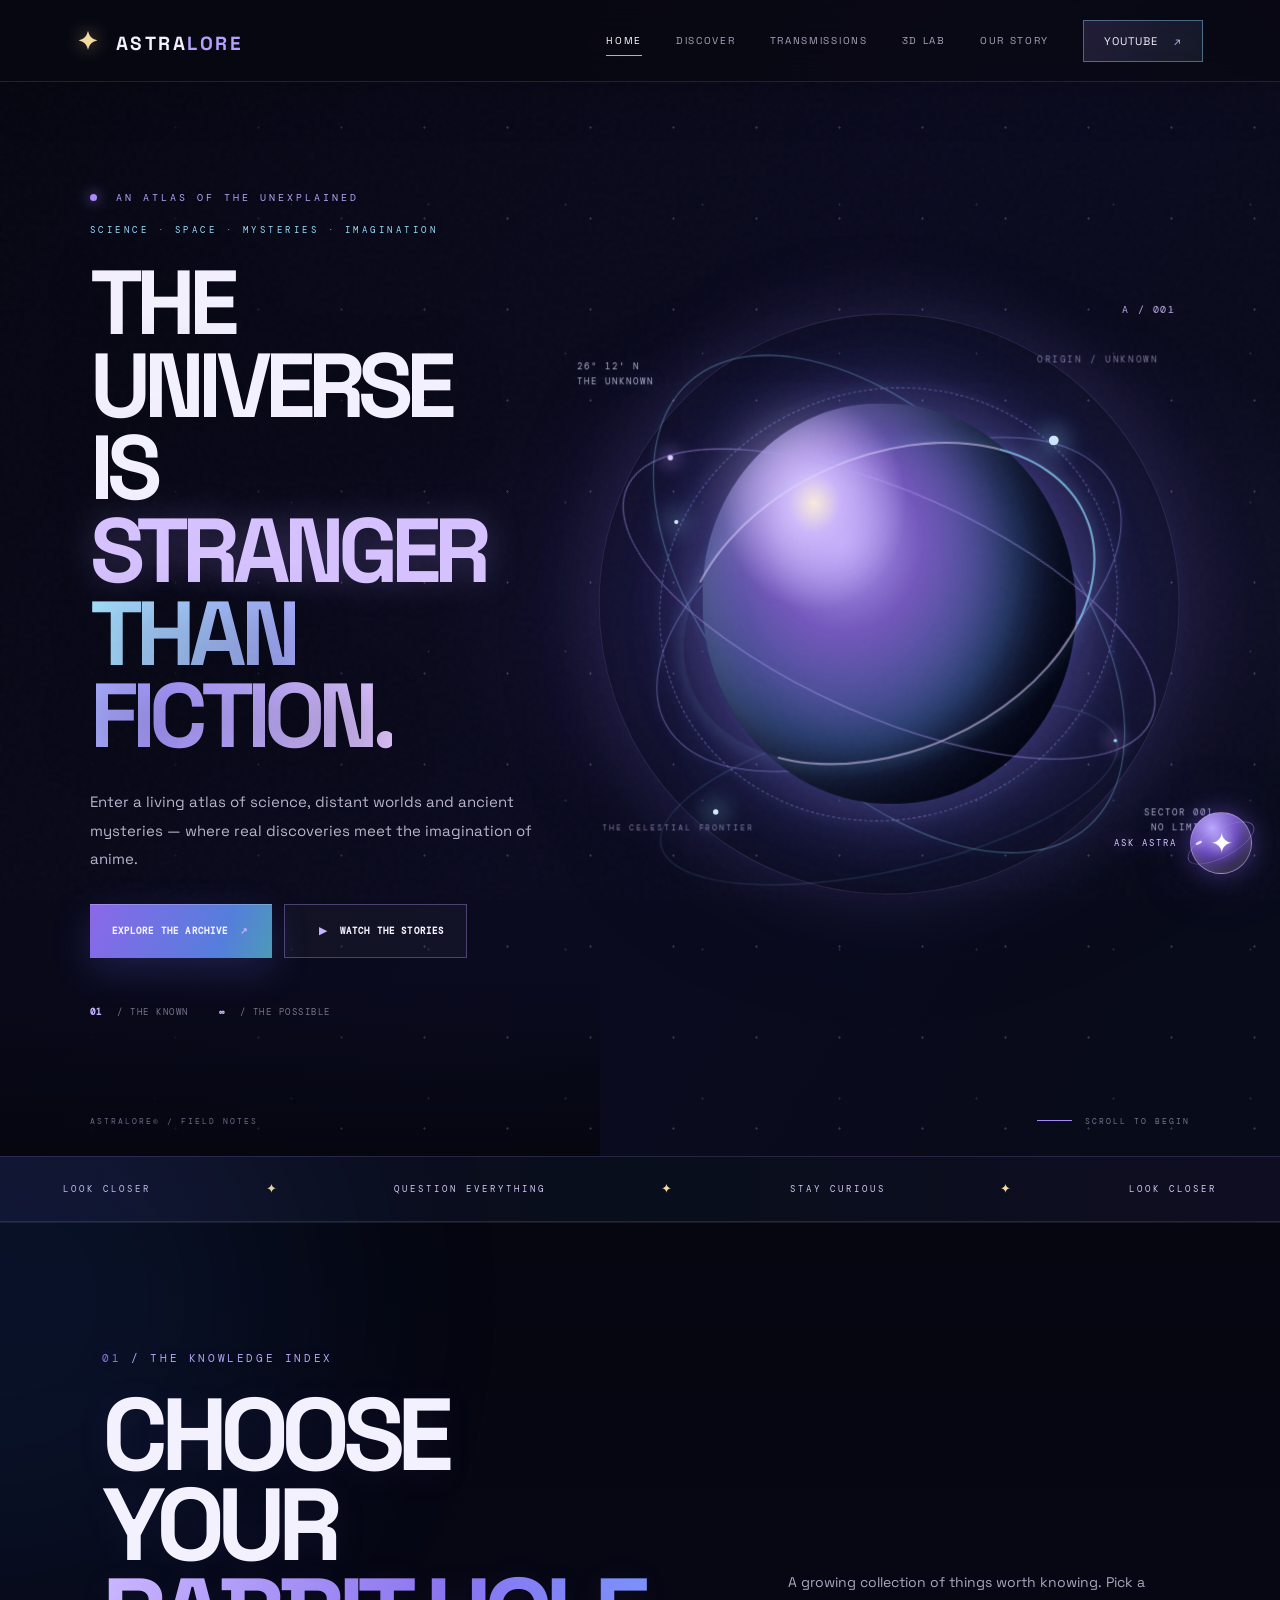
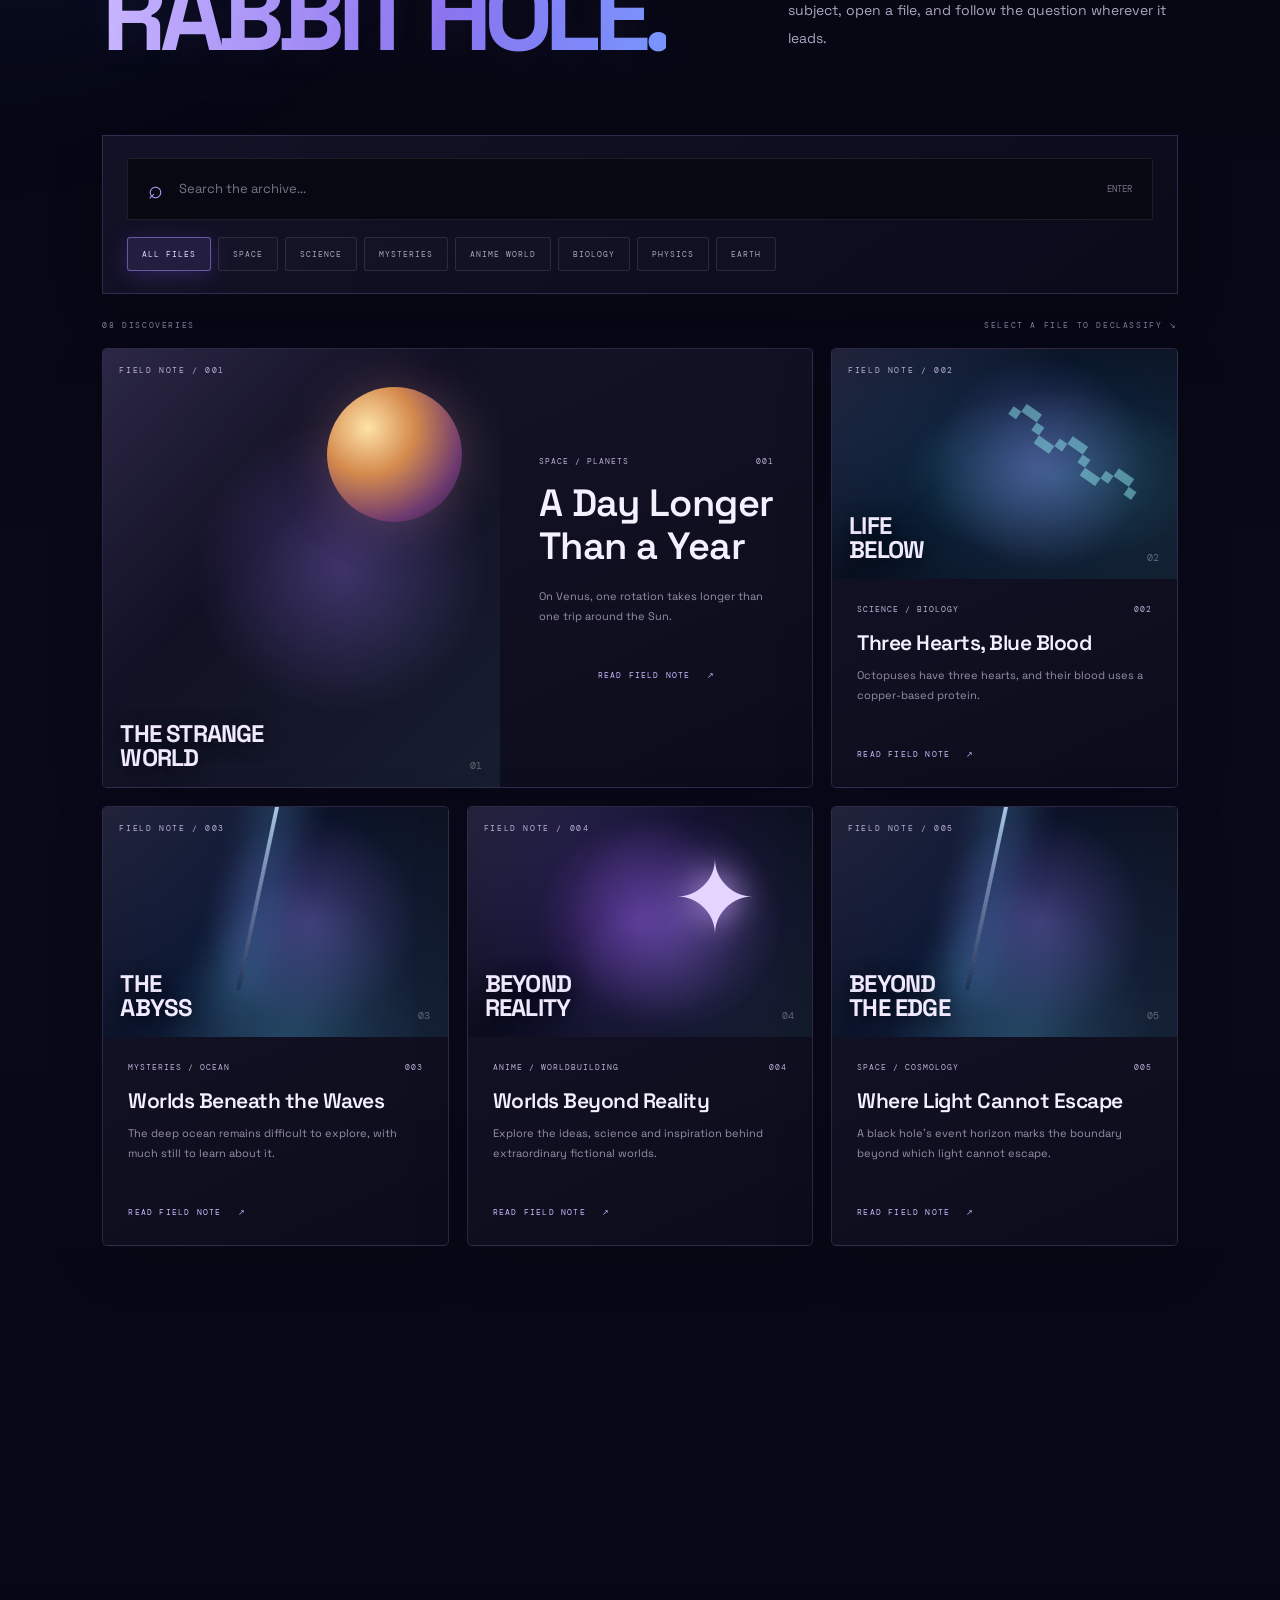
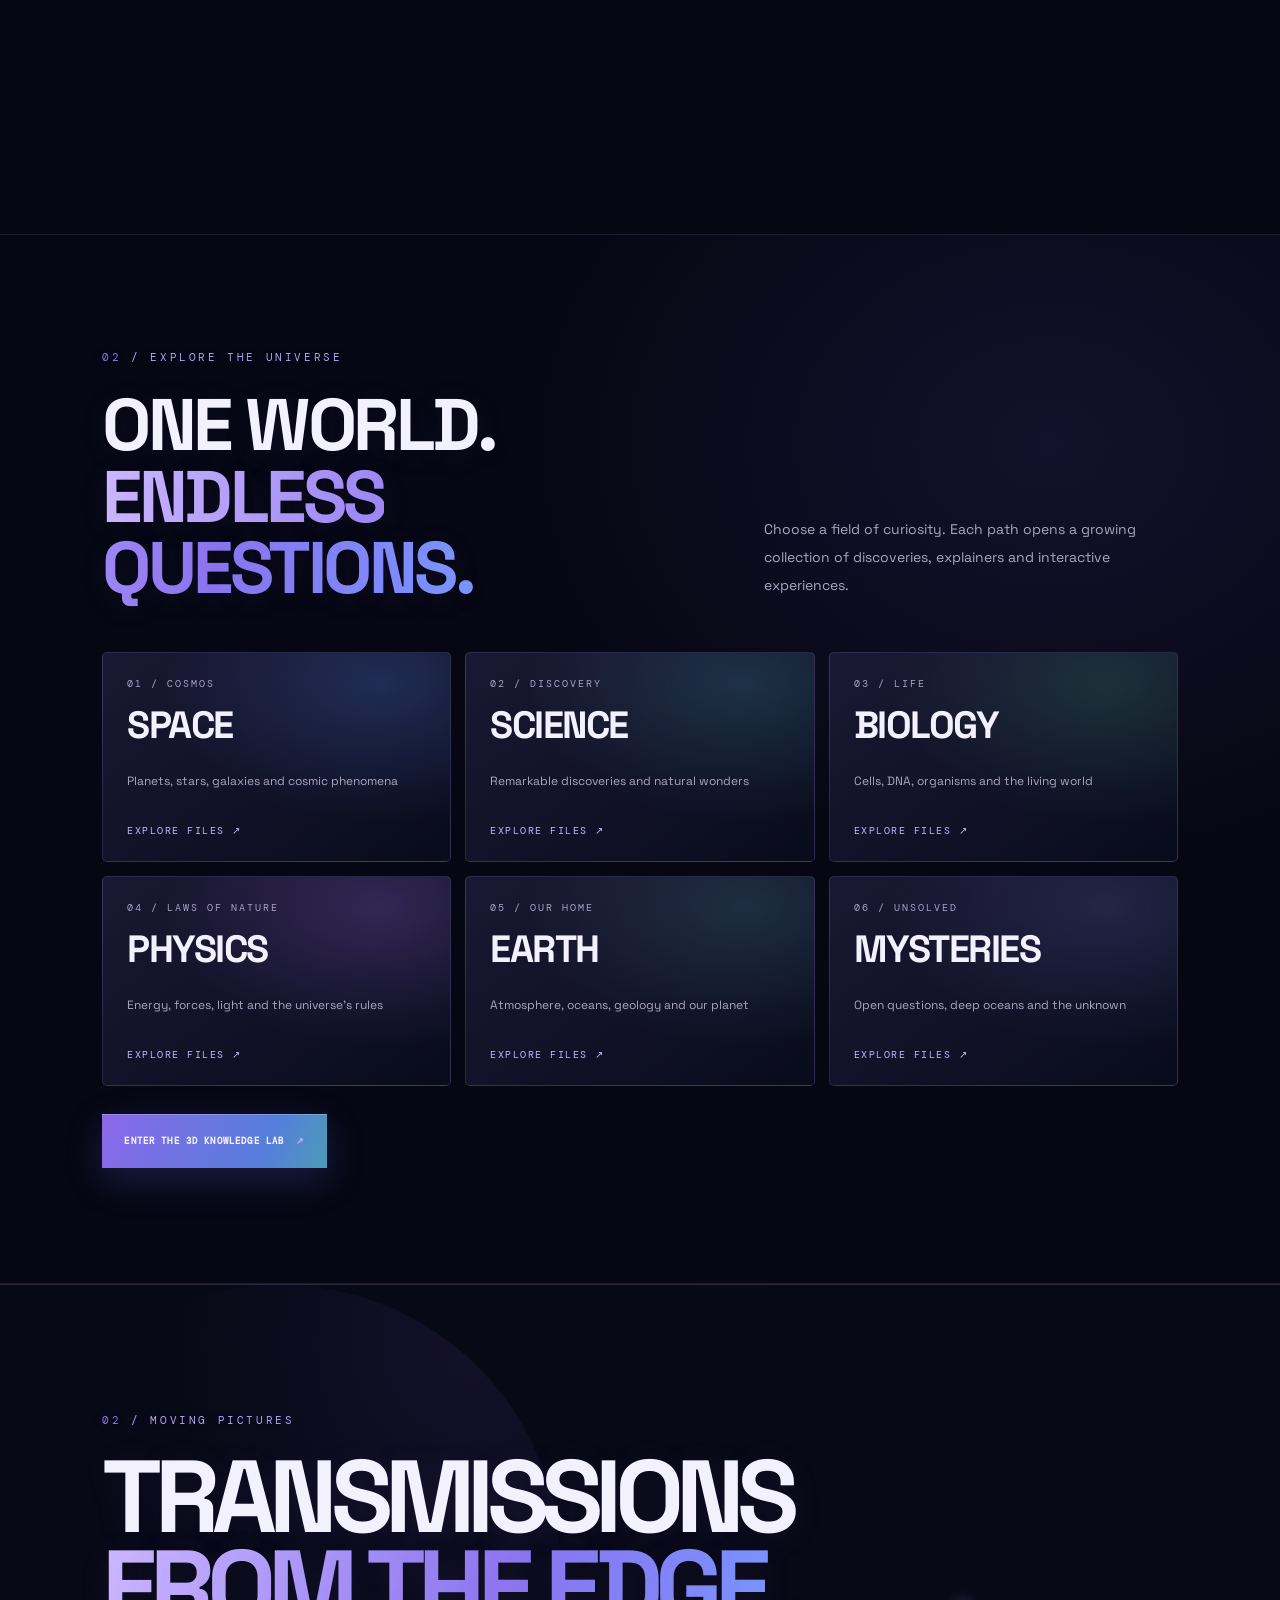
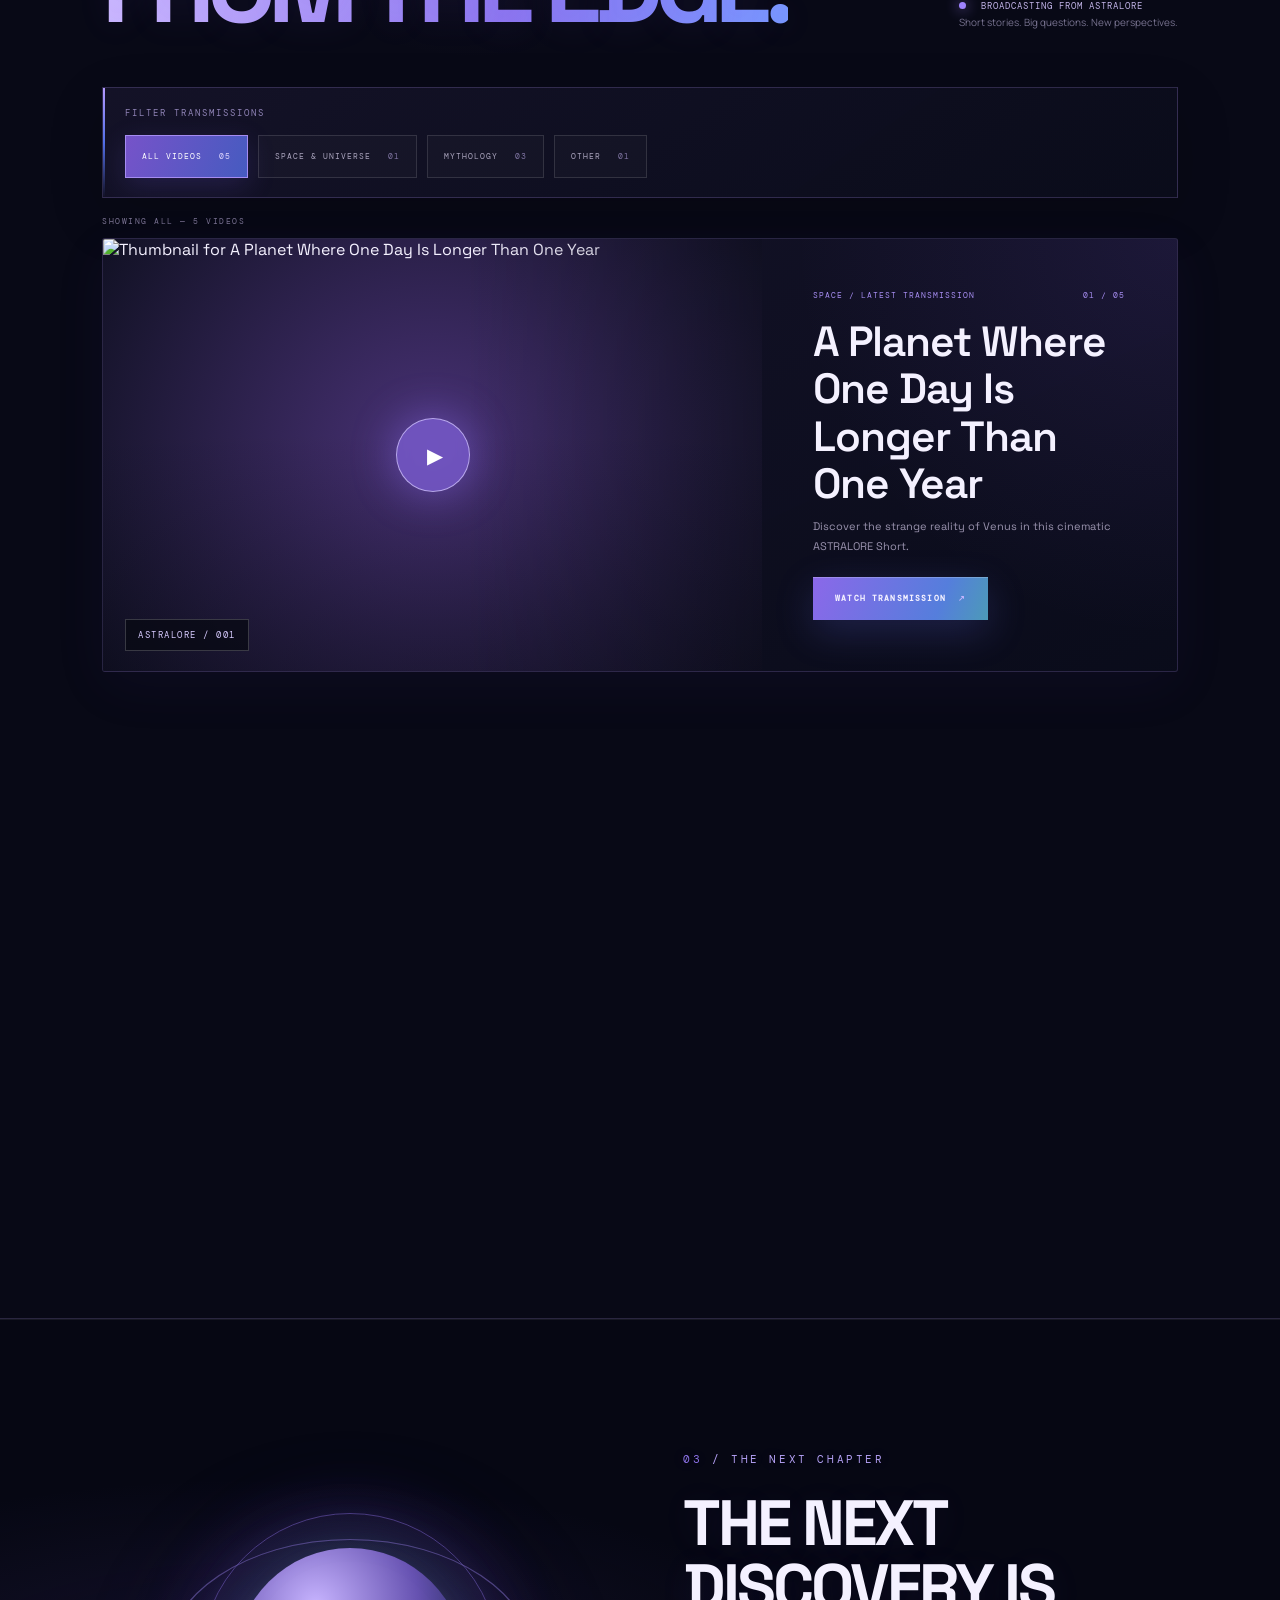
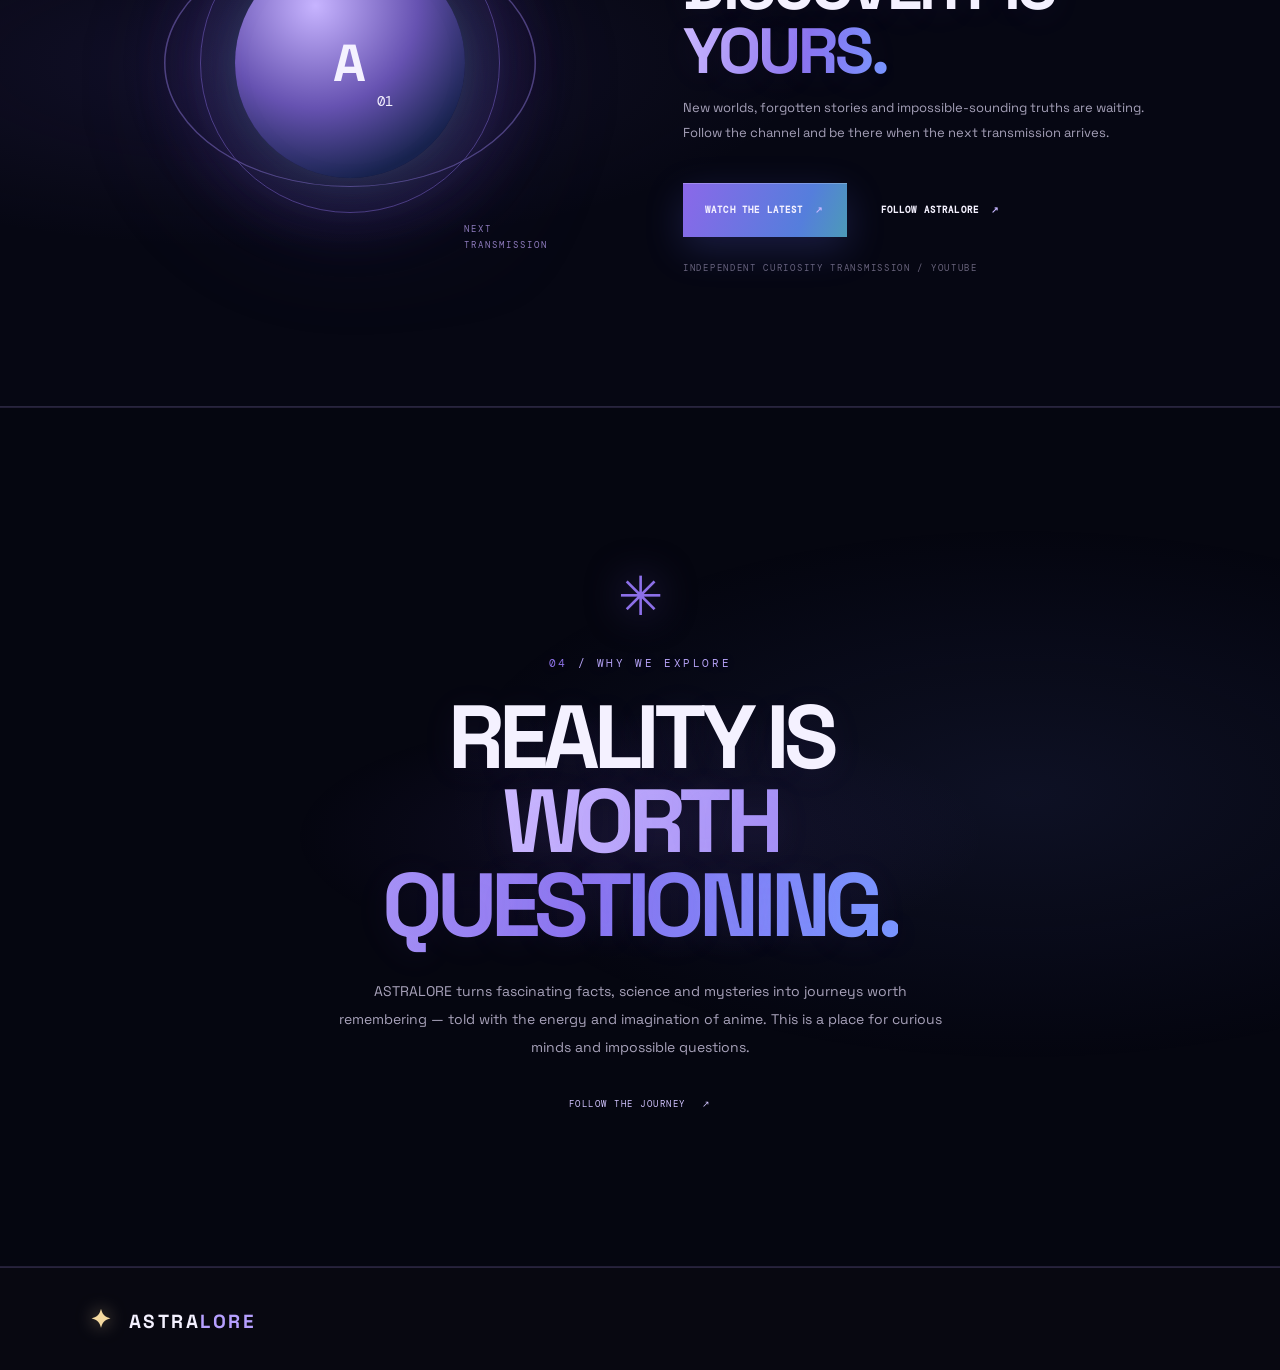
==== index.html @ db04ea59 "Connect homepage to expanded 3D Knowledge Lab" ====
<!DOCTYPE html>
<html lang="en">
<head>
  <meta charset="UTF-8">
  <meta name="viewport" content="width=device-width, initial-scale=1.0">
  <meta name="theme-color" content="#070711">
  <meta name="description" content="ASTRALORE — enter a universe of science, space, mysteries and extraordinary stories.">
  <title>ASTRALORE — Explore Beyond</title>
  <link rel="preconnect" href="https://fonts.googleapis.com">
  <link rel="preconnect" href="https://fonts.gstatic.com" crossorigin>
  <link href="https://fonts.googleapis.com/css2?family=DM+Mono:wght@400;500&family=Manrope:wght@400;500;600;700;800&family=Space+Grotesk:wght@400;500;600;700&display=swap" rel="stylesheet">
  <link rel="stylesheet" href="style.css?v=12">
  <link rel="stylesheet" href="astra.css?v=14.0">
</head>
<body class="v9-site v10-site v11-site">
  <div class="cosmic-backdrop" aria-hidden="true"><div class="star-layer star-layer-one"></div><div class="star-layer star-layer-two"></div><div class="nebula nebula-violet"></div><div class="nebula nebula-blue"></div></div>
  <div class="noise" aria-hidden="true"></div>
  <div class="ambient ambient-one"></div><div class="ambient ambient-two"></div>

  <header class="site-header" id="top">
    <a class="brand" href="#home" aria-label="ASTRALORE home"><span class="brand-star">✦</span> ASTRA<span>LORE</span></a>
    <button class="menu-toggle" id="menuToggle" aria-label="Open menu" aria-expanded="false">☰</button>
    <nav class="nav" id="nav" aria-label="Main navigation">
      <a class="nav-link active" href="#home">HOME</a>
      <a class="nav-link" href="#explore">DISCOVER</a>
      <a class="nav-link" href="#videos">TRANSMISSIONS</a>
      <a class="nav-link" href="3d-lab.html">3D LAB</a>
      <a class="nav-link" href="#about">OUR STORY</a>
      <a class="nav-cta" href="https://youtube.com/@astralore-d6k" target="_blank" rel="noopener">YOUTUBE <span>↗</span></a>
    </nav>
  </header>

  <main>
    <section class="hero v9-hero" id="home">
      <div class="hero-copy">
        <div class="eyebrow"><span class="pulse"></span> AN ATLAS OF THE UNEXPLAINED</div>
        <div class="hero-kicker">SCIENCE · SPACE · MYSTERIES · IMAGINATION</div>
        <h1>THE UNIVERSE<br>IS <em>STRANGER</em><br><span>THAN FICTION.</span></h1>
        <p class="hero-description">Enter a living atlas of science, distant worlds and ancient mysteries — where real discoveries meet the imagination of anime.</p>
        <div class="hero-actions">
          <a class="button button-primary" href="#explore">EXPLORE THE ARCHIVE <span>↗</span></a>
          <a class="button button-ghost" href="https://youtube.com/@astralore-d6k" target="_blank" rel="noopener"><span class="play">▶</span> WATCH THE STORIES</a>
        </div>
        <div class="hero-meta"><span><b>01</b> / THE KNOWN</span><span><b>∞</b> / THE POSSIBLE</span></div>
      </div>
      <div class="hero-art v9-orbit-art" aria-label="A glowing illustrated planet surrounded by orbital paths">
        <div class="v9-art-grid"></div><div class="v10-star-map" aria-hidden="true"><span>ORIGIN / UNKNOWN</span><i></i><b></b><small>THE CELESTIAL FRONTIER</small></div><div class="v10-planet-rim" aria-hidden="true"></div>
        <div class="v9-orbit v9-orbit-one"></div><div class="v9-orbit v9-orbit-two"></div><div class="v9-orbit v9-orbit-three"></div>
        <div class="v9-sunflare"></div><div class="planet-halo"></div><div class="planet"><div class="planet-shine"></div></div>
        <i class="moon moon-one"></i><i class="moon moon-two"></i><i class="moon moon-three"></i>
        <span class="v9-coordinate v9-coordinate-a">26° 12' N<br>THE UNKNOWN</span>
        <span class="v9-coordinate v9-coordinate-b">SECTOR 001<br>NO LIMITS</span>
        <span class="v9-art-index">A / 001</span>
      </div>
      <div class="v9-scroll-cue"><span></span> SCROLL TO BEGIN</div>
      <div class="hero-index">ASTRALORE® / FIELD NOTES</div>
    </section>

    <section class="v9-manifesto" aria-label="ASTRALORE motto">
      <span>LOOK CLOSER</span><i>✦</i><span>QUESTION EVERYTHING</span><i>✦</i><span>STAY CURIOUS</span><i>✦</i><span>LOOK CLOSER</span>
    </section>

    <section class="archive section v9-archive" id="explore">
      <div class="section-top v9-section-top">
        <div><div class="eyebrow"><span class="section-number">01</span> / THE KNOWLEDGE INDEX</div>
          <h2>CHOOSE YOUR<br><span>RABBIT HOLE.</span></h2></div>
        <p class="section-intro">A growing collection of things worth knowing. Pick a subject, open a file, and follow the question wherever it leads.</p>
      </div>
      <div class="v9-archive-layout">
        <aside class="v9-archive-aside">
          <span class="v9-aside-number">INDEX<br>001—004</span>
          <p>Curiosity is the only entry requirement.</p>
          <span class="v9-aside-mark">✳</span>
        </aside>
        <div class="v9-archive-main">
          <div class="search-panel v9-search-panel">
            <label class="search-box"><span class="search-icon">⌕</span><input id="searchInput" type="search" placeholder="Search the archive..." autocomplete="off"><kbd>ENTER</kbd><button id="clearSearch" aria-label="Clear search">×</button></label>
            <div class="filter-row" id="filters" aria-label="Filter discoveries">
              <button class="filter active" data-filter="all">ALL FILES</button>
              <button class="filter" data-filter="space">SPACE</button>
              <button class="filter" data-filter="science">SCIENCE</button>
              <button class="filter" data-filter="mysteries">MYSTERIES</button>
              <button class="filter" data-filter="anime">ANIME WORLD</button>
              <button class="filter" data-filter="biology">BIOLOGY</button>
              <button class="filter" data-filter="physics">PHYSICS</button>
              <button class="filter" data-filter="earth">EARTH</button>
            </div>
          </div>
          <div class="results-line"><span id="resultCount">04 DISCOVERIES</span><span>SELECT A FILE TO DECLASSIFY ↘</span></div>
          <div class="fact-grid v9-fact-grid" id="factGrid">
            <article class="fact-card v9-fact-card" data-category="space" data-search="venus planet day longer year rotation orbit">
              <div class="card-art venus-art"><span class="card-code">FIELD NOTE / 001</span><div class="mini-planet venus"></div><span class="art-caption">THE STRANGE<br>WORLD</span><span class="v9-card-symbol">01</span></div>
              <div class="card-body"><div class="card-meta"><span>SPACE / PLANETS</span><span>001</span></div><h3>A Day Longer Than a Year</h3><p>On Venus, one rotation takes longer than one trip around the Sun.</p><button class="read-link" data-open="venus">READ FIELD NOTE <span>↗</span></button></div>
            </article>
            <article class="fact-card v9-fact-card" data-category="science" data-search="octopus three hearts blood blue biology ocean">
              <div class="card-art ocean-art"><span class="card-code">FIELD NOTE / 002</span><div class="tentacle-shape">〰</div><span class="art-caption">LIFE<br>BELOW</span><span class="v9-card-symbol">02</span></div>
              <div class="card-body"><div class="card-meta"><span>SCIENCE / BIOLOGY</span><span>002</span></div><h3>Three Hearts, Blue Blood</h3><p>Octopuses have three hearts, and their blood uses a copper-based protein.</p><button class="read-link" data-open="octopus">READ FIELD NOTE <span>↗</span></button></div>
            </article>
            <article class="fact-card v9-fact-card" data-category="mysteries" data-search="deep ocean unexplored ocean mystery">
              <div class="card-art deep-art"><span class="card-code">FIELD NOTE / 003</span><div class="deep-light"></div><span class="art-caption">THE<br>ABYSS</span><span class="v9-card-symbol">03</span></div>
              <div class="card-body"><div class="card-meta"><span>MYSTERIES / OCEAN</span><span>003</span></div><h3>Worlds Beneath the Waves</h3><p>The deep ocean remains difficult to explore, with much still to learn about it.</p><button class="read-link" data-open="ocean">READ FIELD NOTE <span>↗</span></button></div>
            </article>
            <article class="fact-card v9-fact-card" data-category="anime" data-search="anime storytelling imagination worlds characters">
              <div class="card-art anime-art"><span class="card-code">FIELD NOTE / 004</span><div class="anime-sigil">✦</div><span class="art-caption">BEYOND<br>REALITY</span><span class="v9-card-symbol">04</span></div>
              <div class="card-body"><div class="card-meta"><span>ANIME / WORLDBUILDING</span><span>004</span></div><h3>Worlds Beyond Reality</h3><p>Explore the ideas, science and inspiration behind extraordinary fictional worlds.</p><button class="read-link" data-open="anime">READ FIELD NOTE <span>↗</span></button></div>
            </article>
            <article class="fact-card v9-fact-card" data-category="space" data-search="black hole gravity event horizon spacetime astronomy">
              <div class="card-art deep-art"><span class="card-code">FIELD NOTE / 005</span><div class="deep-light"></div><span class="art-caption">BEYOND<br>THE EDGE</span><span class="v9-card-symbol">05</span></div>
              <div class="card-body"><div class="card-meta"><span>SPACE / COSMOLOGY</span><span>005</span></div><h3>Where Light Cannot Escape</h3><p>A black hole's event horizon marks the boundary beyond which light cannot escape.</p><button class="read-link" data-open="blackhole">READ FIELD NOTE <span>↗</span></button></div>
            </article>
            <article class="fact-card v9-fact-card" data-category="biology" data-search="DNA double helix genetics genetic information biology">
              <div class="card-art anime-art"><span class="card-code">FIELD NOTE / 006</span><div class="anime-sigil">⌘</div><span class="art-caption">THE CODE<br>OF LIFE</span><span class="v9-card-symbol">06</span></div>
              <div class="card-body"><div class="card-meta"><span>BIOLOGY / GENETICS</span><span>006</span></div><h3>The Code Inside Cells</h3><p>DNA stores biological instructions used in the growth and functioning of living organisms.</p><button class="read-link" data-open="dna">READ FIELD NOTE <span>↗</span></button></div>
            </article>
            <article class="fact-card v9-fact-card" data-category="physics" data-search="lightning electricity charge electrical discharge atmosphere physics">
              <div class="card-art ocean-art"><span class="card-code">FIELD NOTE / 007</span><div class="tentacle-shape">ϟ</div><span class="art-caption">ENERGY<br>IN THE SKY</span><span class="v9-card-symbol">07</span></div>
              <div class="card-body"><div class="card-meta"><span>PHYSICS / ELECTRICITY</span><span>007</span></div><h3>A Spark Across the Sky</h3><p>Lightning is a powerful electrical discharge that occurs within clouds or between clouds and the ground.</p><button class="read-link" data-open="lightning">READ FIELD NOTE <span>↗</span></button></div>
            </article>
            <article class="fact-card v9-fact-card" data-category="earth" data-search="earth atmosphere sky blue sunlight scattering rayleigh">
              <div class="card-art venus-art"><span class="card-code">FIELD NOTE / 008</span><div class="mini-planet venus"></div><span class="art-caption">OUR BLUE<br>WORLD</span><span class="v9-card-symbol">08</span></div>
              <div class="card-body"><div class="card-meta"><span>EARTH / ATMOSPHERE</span><span>008</span></div><h3>Why the Sky Looks Blue</h3><p>Air molecules scatter shorter blue wavelengths of sunlight more strongly than longer red wavelengths.</p><button class="read-link" data-open="bluesky">READ FIELD NOTE <span>↗</span></button></div>
            </article>
          </div>
          <div class="empty-state" id="emptyState" hidden><span>✧</span><h3>NO SIGNAL FOUND</h3><p>Try another search or choose a different dimension.</p><button class="filter reset-button" id="resetFilters">RESET ARCHIVE</button></div>
        </div>
      </div>
    </section>


    <section class="v12-worlds section" id="worlds">
      <div class="v12-worlds-heading">
        <div><div class="eyebrow"><span class="section-number">02</span> / EXPLORE THE UNIVERSE</div><h2>ONE WORLD.<br><span>ENDLESS QUESTIONS.</span></h2></div>
        <p>Choose a field of curiosity. Each path opens a growing collection of discoveries, explainers and interactive experiences.</p>
      </div>
      <div class="v12-world-grid">
        <button class="v12-world-card v12-world-space" type="button" data-v12-filter="space"><span>01 / COSMOS</span><strong>SPACE</strong><small>Planets, stars, galaxies and cosmic phenomena</small><b>EXPLORE FILES ↗</b></button>
        <button class="v12-world-card v12-world-science" type="button" data-v12-filter="science"><span>02 / DISCOVERY</span><strong>SCIENCE</strong><small>Remarkable discoveries and natural wonders</small><b>EXPLORE FILES ↗</b></button>
        <button class="v12-world-card v12-world-biology" type="button" data-v12-filter="biology"><span>03 / LIFE</span><strong>BIOLOGY</strong><small>Cells, DNA, organisms and the living world</small><b>EXPLORE FILES ↗</b></button>
        <button class="v12-world-card v12-world-physics" type="button" data-v12-filter="physics"><span>04 / LAWS OF NATURE</span><strong>PHYSICS</strong><small>Energy, forces, light and the universe's rules</small><b>EXPLORE FILES ↗</b></button>
        <button class="v12-world-card v12-world-earth" type="button" data-v12-filter="earth"><span>05 / OUR HOME</span><strong>EARTH</strong><small>Atmosphere, oceans, geology and our planet</small><b>EXPLORE FILES ↗</b></button>
        <button class="v12-world-card v12-world-mystery" type="button" data-v12-filter="mysteries"><span>06 / UNSOLVED</span><strong>MYSTERIES</strong><small>Open questions, deep oceans and the unknown</small><b>EXPLORE FILES ↗</b></button>
      </div>
      <a class="button button-primary" href="3d-lab.html" style="margin-top:28px">ENTER THE 3D KNOWLEDGE LAB <span>↗</span></a>
    </section>

    <section class="videos-section section v9-transmissions" id="videos">
      <div class="v9-video-heading">
        <div><div class="eyebrow"><span class="section-number">02</span> / MOVING PICTURES</div><h2>TRANSMISSIONS<br><span>FROM THE EDGE.</span></h2></div>
        <div class="v9-video-note"><span class="v9-live-dot"></span> BROADCASTING FROM ASTRALORE<br><small>Short stories. Big questions. New perspectives.</small></div>
      </div>
      <div class="video-category-panel">
        <div class="video-category-label">FILTER TRANSMISSIONS</div>
        <div class="video-category-filters" id="videoCategoryFilters" role="group" aria-label="Filter videos by category">
          <button class="video-category-filter active" type="button" data-video-filter="all" aria-pressed="true">ALL VIDEOS <span>05</span></button>
          <button class="video-category-filter" type="button" data-video-filter="space" aria-pressed="false">SPACE &amp; UNIVERSE <span>01</span></button>
          <button class="video-category-filter" type="button" data-video-filter="mythology" aria-pressed="false">MYTHOLOGY <span>03</span></button>
          <button class="video-category-filter" type="button" data-video-filter="other" aria-pressed="false">OTHER <span>01</span></button>
        </div>
      </div>
      <div class="video-filter-status" id="videoFilterStatus" aria-live="polite">SHOWING ALL 5 VIDEOS</div>
      <div class="video-grid v9-video-grid">
        <article class="video-card video-card-featured" data-video-category="space">
          <a class="video-thumbnail" href="https://youtube.com/shorts/x1vVXVKu3aE" target="_blank" rel="noopener" aria-label="Watch A Planet Where One Day Is Longer Than One Year on YouTube"><img src="https://img.youtube.com/vi/x1vVXVKu3aE/hqdefault.jpg" alt="Thumbnail for A Planet Where One Day Is Longer Than One Year" loading="lazy"><span class="video-play" aria-hidden="true">▶</span><span class="video-duration">ASTRALORE / 001</span></a>
          <div class="video-card-copy"><div class="video-meta"><span>SPACE / LATEST TRANSMISSION</span><span>01 / 05</span></div><h3>A Planet Where One Day Is Longer Than One Year</h3><p>Discover the strange reality of Venus in this cinematic ASTRALORE Short.</p><a class="button button-primary video-watch" href="https://youtube.com/shorts/x1vVXVKu3aE" target="_blank" rel="noopener">WATCH TRANSMISSION <span>↗</span></a></div>
        </article>
        <article class="video-card" data-video-category="mythology">
          <a class="video-thumbnail" href="https://youtube.com/shorts/os-6mDNoY-4" target="_blank" rel="noopener" aria-label="Watch ASTRALORE Short 02 on YouTube"><img src="https://img.youtube.com/vi/os-6mDNoY-4/hqdefault.jpg" alt="Thumbnail for ASTRALORE Short 02" loading="lazy"><span class="video-play" aria-hidden="true">▶</span><span class="video-duration">ASTRALORE / 002</span></a>
          <div class="video-card-copy"><div class="video-meta"><span>MYTHOLOGY / 002</span><span>02 / 05</span></div><h3>ASTRALORE Short 02</h3><p>Watch another cinematic discovery from the ASTRALORE universe.</p><a class="button button-primary video-watch" href="https://youtube.com/shorts/os-6mDNoY-4" target="_blank" rel="noopener">WATCH NOW <span>↗</span></a></div>
        </article>
        <article class="video-card" data-video-category="mythology">
          <a class="video-thumbnail" href="https://youtube.com/shorts/1pJyuRVdsNA" target="_blank" rel="noopener" aria-label="Watch ASTRALORE Short 03 on YouTube"><img src="https://img.youtube.com/vi/1pJyuRVdsNA/hqdefault.jpg" alt="Thumbnail for ASTRALORE Short 03" loading="lazy"><span class="video-play" aria-hidden="true">▶</span><span class="video-duration">ASTRALORE / 003</span></a>
          <div class="video-card-copy"><div class="video-meta"><span>MYTHOLOGY / 003</span><span>03 / 05</span></div><h3>ASTRALORE Short 03</h3><p>Explore another fascinating fact with ASTRALORE.</p><a class="button button-primary video-watch" href="https://youtube.com/shorts/1pJyuRVdsNA" target="_blank" rel="noopener">WATCH NOW <span>↗</span></a></div>
        </article>
        <article class="video-card" data-video-category="mythology">
          <a class="video-thumbnail" href="https://youtube.com/shorts/B0doTvsFiGk" target="_blank" rel="noopener" aria-label="Watch ASTRALORE Short 04 on YouTube"><img src="https://img.youtube.com/vi/B0doTvsFiGk/hqdefault.jpg" alt="Thumbnail for ASTRALORE Short 04" loading="lazy"><span class="video-play" aria-hidden="true">▶</span><span class="video-duration">ASTRALORE / 004</span></a>
          <div class="video-card-copy"><div class="video-meta"><span>MYTHOLOGY / 004</span><span>04 / 05</span></div><h3>ASTRALORE Short 04</h3><p>Another short journey into the unknown.</p><a class="button button-primary video-watch" href="https://youtube.com/shorts/B0doTvsFiGk" target="_blank" rel="noopener">WATCH NOW <span>↗</span></a></div>
        </article>
        <article class="video-card" data-video-category="other">
          <a class="video-thumbnail" href="https://youtube.com/shorts/dZE05-KrsXk" target="_blank" rel="noopener" aria-label="Watch ASTRALORE Short 05 on YouTube"><img src="https://img.youtube.com/vi/dZE05-KrsXk/hqdefault.jpg" alt="Thumbnail for ASTRALORE Short 05" loading="lazy"><span class="video-play" aria-hidden="true">▶</span><span class="video-duration">ASTRALORE / 005</span></a>
          <div class="video-card-copy"><div class="video-meta"><span>OTHER / 005</span><span>05 / 05</span></div><h3>ASTRALORE Short 05</h3><p>Continue exploring the ASTRALORE video archive.</p><a class="button button-primary video-watch" href="https://youtube.com/shorts/dZE05-KrsXk" target="_blank" rel="noopener">WATCH NOW <span>↗</span></a></div>
        </article>
      </div>
      <div class="video-archive-foot"><span>END OF CURRENT TRANSMISSIONS</span><span>MORE WILL ARRIVE</span></div>
    </section>

    <section class="episode-section section v9-episode" id="episodes">
      <div class="episode-visual"><div class="episode-ring"></div><div class="episode-core">A<span>01</span></div><div class="episode-stamp">NEXT<br>TRANSMISSION</div></div>
      <div class="episode-copy"><div class="eyebrow"><span class="section-number">03</span> / THE NEXT CHAPTER</div><h2>THE NEXT<br>DISCOVERY IS <span>YOURS.</span></h2><p>New worlds, forgotten stories and impossible-sounding truths are waiting. Follow the channel and be there when the next transmission arrives.</p><a class="button button-primary" href="https://youtube.com/shorts/x1vVXVKu3aE" target="_blank" rel="noopener">WATCH THE LATEST <span>↗</span></a> <a class="button button-secondary" href="https://youtube.com/@astralore-d6k" target="_blank" rel="noopener">FOLLOW ASTRALORE <span>↗</span></a><div class="episode-foot">INDEPENDENT CURIOSITY TRANSMISSION / YOUTUBE</div></div>
    </section>

    <section class="about-section section v9-about" id="about">
      <div class="v9-about-mark">✳</div>
      <div class="eyebrow"><span class="section-number">04</span> / WHY WE EXPLORE</div>
      <h2>REALITY IS<br><span>WORTH QUESTIONING.</span></h2>
      <p>ASTRALORE turns fascinating facts, science and mysteries into journeys worth remembering — told with the energy and imagination of anime. This is a place for curious minds and impossible questions.</p>
      <a class="text-link" href="https://youtube.com/@astralore-d6k" target="_blank" rel="noopener">FOLLOW THE JOURNEY <span>↗</span></a>
    </section>
  </main>

  <footer class="footer v9-footer"><a class="brand" href="#home"><span class="brand-star">✦</span> ASTRA<span>LORE</span></a><span>© 2026 ASTRALORE / EXPLORE BEYOND</span><a href="#top">BACK TO ORIGIN ↑</a></footer>

  <div class="modal-backdrop" id="modal" hidden><section class="fact-modal" role="dialog" aria-modal="true" aria-labelledby="modalTitle"><button class="modal-close" id="modalClose" aria-label="Close">×</button><div class="eyebrow" id="modalCategory">ARCHIVE FILE</div><div class="modal-index" id="modalIndex">FILE // 001</div><h2 id="modalTitle">A discovery</h2><p id="modalText"></p><div class="modal-note">ASTRALORE ARCHIVE <span>•</span> STAY CURIOUS</div></section></div>

  <a class="astra-launcher-wrap" href="astra.html" aria-label="Open dedicated ASTRA AI page"><span class="astra-launcher-label">ASK ASTRA</span><span class="astra-launcher" aria-hidden="true"><span class="astra-launcher-orbit"></span><span class="astra-launcher-core">✦</span></span></a>
  <script src="script.js"></script>
</body>
</html>
---- style.css ----
*{box-sizing:border-box}html{scroll-behavior:smooth;scroll-padding-top:95px}body{margin:0;background:#080914;color:#f2efff;font-family:Manrope,Arial,sans-serif;overflow-x:hidden}a{color:inherit;text-decoration:none}button,input{font:inherit}.noise{position:fixed;inset:0;pointer-events:none;z-index:5;opacity:.035;background-image:url("data:image/svg+xml,%3Csvg viewBox='0 0 180 180' xmlns='http://www.w3.org/2000/svg'%3E%3Cfilter id='n'%3E%3CfeTurbulence type='fractalNoise' baseFrequency='.9' numOctaves='3' stitchTiles='stitch'/%3E%3C/filter%3E%3Crect width='100%25' height='100%25' filter='url(%23n)' opacity='.6'/%3E%3C/svg%3E")}.ambient{position:absolute;width:600px;height:600px;border-radius:50%;filter:blur(120px);opacity:.12;pointer-events:none}.ambient-one{top:150px;right:-220px;background:#7347ff}.ambient-two{top:1000px;left:-300px;background:#2867ce}.site-header{height:88px;max-width:1320px;margin:auto;padding:0 6%;display:flex;align-items:center;justify-content:space-between;border-bottom:1px solid #ffffff12;position:relative;z-index:10;background:#090a18c9;backdrop-filter:blur(18px)}.brand{font-size:20px;font-weight:800;letter-spacing:2px}.brand span:last-child{color:#b6a0ff}.brand-star{color:#b59aff;font-size:25px;margin-right:8px}.nav{display:flex;align-items:center;gap:38px}.nav-link{font-size:12px;color:#a9a4bb;letter-spacing:1px;transition:.25s}.nav-link:hover,.nav-link.active{color:#fff}.nav-cta{border:1px solid #7056bd;padding:14px 23px;font-size:11px;letter-spacing:1px;background:#6d4ac51a}.nav-cta span,.button span{margin-left:12px;color:#c6b6ff}.menu-toggle{display:none;background:none;border:1px solid #ffffff30;color:white;padding:8px 12px}.hero{min-height:760px;max-width:1320px;margin:auto;padding:100px 6% 80px;position:relative;display:flex;align-items:center;overflow:hidden}.hero:before{content:"";position:absolute;inset:0;background-image:radial-gradient(#c7b8ff66 1px,transparent 1.5px);background-size:137px 113px;opacity:.45;mask-image:linear-gradient(90deg,black,transparent 95%)}.hero-copy{position:relative;z-index:2;width:58%}.eyebrow{font:11px 'DM Mono',monospace;letter-spacing:2.6px;color:#b4a1f5}.pulse{display:inline-block;width:7px;height:7px;border-radius:50%;background:#a98bff;box-shadow:0 0 14px #a98bff;margin-right:10px}.hero h1{font-size:clamp(48px,6.1vw,86px);line-height:1.02;letter-spacing:-5px;margin:42px 0 28px;font-weight:800}.hero h1 em{font-style:normal;color:#b9a5ff}.hero h1 span{color:#9271ef}.hero-description,.section-intro{color:#a9a5bc;line-height:1.9;font-size:14px}.hero-actions{display:flex;gap:14px;margin-top:36px;flex-wrap:wrap}.button{min-height:51px;padding:0 23px;display:inline-flex;align-items:center;justify-content:center;font-size:10px;font-weight:800;letter-spacing:1px;transition:transform .25s,box-shadow .25s}.button:hover{transform:translateY(-3px)}.button-primary{background:linear-gradient(110deg,#8962ed,#5268e8);box-shadow:0 12px 35px #6650d52c}.button-ghost{border:1px solid #ffffff30;background:#ffffff06}.play{font-size:10px;color:#b8a4ff;margin-right:12px}.hero-meta{display:flex;gap:38px;margin-top:58px;font:10px 'DM Mono',monospace;letter-spacing:1.5px;color:#77738c}.hero-meta b{color:#c6b6ff;margin-right:8px}.hero-art{position:absolute;right:3%;top:50%;transform:translateY(-48%);width:48%;height:570px;display:grid;place-items:center}.planet{width:240px;height:260px;border-radius:48% 52% 50% 48%;background:radial-gradient(ellipse at 35% 30%,#e3d8ff 0,#a98aff 12%,#6642bb 35%,#201b4a 68%,#080914 100%);box-shadow:inset -30px -20px 45px #050611,0 0 55px #8b6aff55,0 0 120px #6844e455;transform:rotate(18deg);position:relative;z-index:2}.planet:after{content:"";position:absolute;inset:10px -25px;border:1px solid #9a82f8aa;border-radius:50%;transform:rotate(-24deg);filter:blur(.3px)}.planet-shine{position:absolute;width:90px;height:120px;top:25px;left:42px;background:#eee6ff55;filter:blur(28px);border-radius:50%}.planet-halo{position:absolute;width:370px;height:370px;border:1px solid #7d68dc55;border-radius:50%;box-shadow:0 0 50px #7957dc22}.orbit{position:absolute;border:1px solid #8975e555;border-radius:50%;width:430px;height:160px;transform:rotate(-28deg)}.orbit-b{width:500px;height:220px;transform:rotate(38deg);border-color:#4b66bb66}.orbit-c{width:330px;height:460px;transform:rotate(15deg);border-color:#9b82f72a}.moon{position:absolute;width:9px;height:9px;background:#d7caff;border-radius:50%;box-shadow:0 0 20px 5px #a58aff}.moon-one{top:26%;right:24%}.moon-two{bottom:20%;left:23%;width:5px;height:5px}.moon-three{top:38%;left:17%;width:4px;height:4px}.art-cross{position:absolute;right:12%;bottom:22%;font-size:27px;color:#c7b5ff}.art-label{position:absolute;font:9px 'DM Mono',monospace;letter-spacing:2px;color:#777091}.label-top{right:14%;top:14%}.label-bottom{left:22%;bottom:9%}.scroll-note{position:absolute;bottom:26px;left:6%;font:9px 'DM Mono',monospace;letter-spacing:2px;color:#77738c}.scroll-note span{display:inline-block;width:32px;height:1px;background:#8c75dc;vertical-align:middle;margin-right:12px}.hero-index{position:absolute;bottom:26px;right:6%;font:10px 'DM Mono',monospace;color:#5f5a72}.section{max-width:1320px;margin:auto;padding:120px 6%}.archive{border-top:1px solid #ffffff12}.section-top{display:flex;justify-content:space-between;align-items:end;gap:30px}.section-number{color:#8d72e8}.section h2{font-size:clamp(36px,4.3vw,58px);line-height:1.08;letter-spacing:-2.5px;margin:28px 0 0}.section h2 span{color:#a88df7}.section-intro{max-width:330px;margin-bottom:5px}.search-panel{margin-top:55px}.search-box{height:62px;border:1px solid #ffffff25;background:#ffffff07;display:flex;align-items:center;padding:0 20px;gap:14px}.search-icon{font-size:25px;color:#b5a0ff}.search-box input{background:transparent;border:0;outline:0;color:white;flex:1;min-width:0;font-size:13px}.search-box input::placeholder{color:#77738b}.search-box kbd{font:9px 'DM Mono',monospace;color:#77738b}.search-box button{background:none;border:0;color:#aaa;cursor:pointer;font-size:22px;display:none}.filter-row{display:flex;gap:9px;flex-wrap:wrap;margin-top:16px}.filter{border:1px solid #ffffff20;background:#ffffff05;color:#aaa4bd;padding:12px 17px;font:9px 'DM Mono',monospace;letter-spacing:1px;cursor:pointer;transition:.2s}.filter:hover,.filter.active{background:#7556cf;color:white;border-color:#9679ed}.results-line{display:flex;justify-content:space-between;margin:38px 0 16px;color:#6f6a84;font:9px 'DM Mono',monospace;letter-spacing:1.5px}.fact-grid{display:grid;grid-template-columns:repeat(4,1fr);gap:17px}.fact-card{border:1px solid #ffffff17;background:linear-gradient(145deg,#111222,#0b0c18);min-width:0;transition:.3s;overflow:hidden}.fact-card:hover{transform:translateY(-7px);border-color:#8b70e9;box-shadow:0 20px 45px #0005}.card-art{height:210px;position:relative;overflow:hidden;background:#17132d}.card-art:before{content:"";position:absolute;inset:0;background:radial-gradient(circle at 60% 50%,#9472ef55,transparent 45%),linear-gradient(130deg,transparent,#080914aa)}.card-code{position:absolute;top:16px;left:16px;font:8px 'DM Mono',monospace;letter-spacing:1.4px;color:#d0c3ff;z-index:2}.mini-planet{position:absolute;width:135px;height:135px;border-radius:50%;top:38px;right:38px;background:radial-gradient(circle at 30% 30%,#ffe3a8,#d58a4c 35%,#6b356d 72%,#17132d);box-shadow:0 0 50px #c77e8c55}.art-caption{position:absolute;left:17px;bottom:17px;font-size:19px;line-height:1.05;font-weight:800;letter-spacing:-.5px;color:#f1eaff}.ocean-art{background:radial-gradient(ellipse at 65% 55%,#287f9b,#0b233e 48%,#090d1c)}.tentacle-shape{position:absolute;right:35px;top:15px;font-size:150px;color:#84d9e1;transform:rotate(35deg);opacity:.55}.deep-art{background:radial-gradient(ellipse at 55% 110%,#3978a7,#101d3d 50%,#090d1c)}.deep-light{position:absolute;top:-25px;left:45%;width:4px;height:210px;background:linear-gradient(#b8dcff,transparent);box-shadow:0 0 38px 13px #5ba7ec55;transform:rotate(12deg)}.anime-art{background:radial-gradient(circle at 50% 50%,#6c3db3,#1b1640 50%,#090d1c)}.anime-sigil{position:absolute;top:28px;right:55px;font-size:100px;color:#e3d4ff;text-shadow:0 0 35px #d4aaff}.card-body{padding:20px}.card-meta{display:flex;justify-content:space-between;font:8px 'DM Mono',monospace;letter-spacing:1px;color:#a68df1}.card-body h3{font-size:17px;margin:16px 0 9px;letter-spacing:-.5px}.card-body p{font-size:11px;color:#9691a9;line-height:1.7;min-height:58px}.read-link{margin-top:14px;padding:0;background:none;border:0;color:#c1afff;font:9px 'DM Mono',monospace;letter-spacing:1px;cursor:pointer}.read-link span{margin-left:10px}.empty-state{text-align:center;padding:65px 15px;border:1px dashed #ffffff24;color:#aaa4bd}.empty-state>span{font-size:35px;color:#b69cff}.empty-state h3{color:white;letter-spacing:2px}.reset-button{margin-top:15px}.episode-section{display:grid;grid-template-columns:1fr 1fr;align-items:center;gap:9%;border-top:1px solid #ffffff12;border-bottom:1px solid #ffffff12}.episode-visual{height:390px;position:relative;display:grid;place-items:center;background:radial-gradient(ellipse,#39236f55,transparent 65%)}.episode-ring{position:absolute;width:300px;height:300px;border:1px solid #8d71e977;border-radius:50%;box-shadow:0 0 75px #7652d522,inset 0 0 50px #7652d522}.episode-ring:before,.episode-ring:after{content:"";position:absolute;inset:25px;border:1px solid #7c6bc055;border-radius:50%;transform:scaleX(1.5) rotate(45deg)}.episode-ring:after{transform:scaleX(1.5) rotate(-45deg)}.episode-core{width:125px;height:125px;border-radius:50%;display:grid;place-items:center;background:radial-gradient(circle at 35% 30%,#d9caff,#8c61dc 35%,#20153e 75%);box-shadow:0 0 75px #9c74ff88;font-size:45px;font-weight:800}.episode-core span{font:10px 'DM Mono',monospace;position:absolute;margin:75px 0 0 70px}.episode-stamp{position:absolute;bottom:25px;right:10%;font:9px 'DM Mono',monospace;line-height:1.8;letter-spacing:2px;color:#8e7bbd}.episode-copy h2{margin-bottom:22px}.episode-copy p,.about-section>p{font-size:13px;color:#a39db5;line-height:1.9;max-width:500px;margin-bottom:30px}.episode-foot{font:9px 'DM Mono',monospace;letter-spacing:1.7px;color:#69647c;margin-top:25px}.about-section{text-align:center;padding-top:130px;padding-bottom:130px}.about-section h2{margin:25px 0}.about-section>p{margin:0 auto 25px}.text-link{font:10px 'DM Mono',monospace;letter-spacing:1.5px;color:#c3afff}.text-link span{margin-left:10px}.footer{border-top:1px solid #ffffff17;max-width:1320px;margin:auto;padding:30px 6%;display:flex;align-items:center;justify-content:space-between;gap:20px}.footer>span,.footer>a:last-child{font:8px 'DM Mono',monospace;letter-spacing:1px;color:#77738b}.modal-backdrop{position:fixed;inset:0;z-index:30;background:#050510d9;backdrop-filter:blur(12px);display:grid;place-items:center;padding:20px}.fact-modal{position:relative;width:min(620px,100%);padding:55px;background:linear-gradient(145deg,#17142b,#0b0c18);border:1px solid #8d70e966;box-shadow:0 25px 100px #0009}.modal-close{position:absolute;top:17px;right:20px;background:none;border:0;color:#d7ccff;font-size:30px;cursor:pointer}.modal-index{font:9px 'DM Mono',monospace;color:#8270b6;letter-spacing:2px;margin-top:35px}.fact-modal h2{font-size:35px;margin:15px 0}.fact-modal p{font-size:14px;line-height:1.9;color:#aaa5bd}.modal-note{font:9px 'DM Mono',monospace;letter-spacing:1.5px;color:#8877b7;margin-top:35px}.modal-note span{padding:0 9px}
@media(max-width:900px){.hero{min-height:690px}.hero-copy{width:70%}.hero-art{right:-14%;opacity:.7}.fact-grid{grid-template-columns:repeat(2,1fr)}.section{padding-top:90px;padding-bottom:90px}.episode-section{gap:4%}}
@media(max-width:640px){.site-header{height:72px;padding:0 5%}.brand{font-size:17px}.menu-toggle{display:block}.nav{display:none;position:absolute;top:71px;left:0;right:0;padding:22px 5%;background:#0c0c1b;border-bottom:1px solid #ffffff20;flex-direction:column;align-items:stretch;gap:20px}.nav.open{display:flex}.nav-cta{text-align:center}.hero{min-height:760px;padding:75px 6% 80px;align-items:flex-start}.hero-copy{width:100%}.hero h1{font-size:clamp(43px,12vw,65px);letter-spacing:-3px;margin-top:32px}.hero-description{font-size:12px}.hero-art{width:100%;height:350px;right:-27%;top:62%;opacity:.45;transform:translateY(-20%) scale(.8)}.hero-meta{gap:18px;font-size:8px;margin-top:38px}.scroll-note{left:6%}.section-top{display:block}.section h2{font-size:39px}.section-intro{margin-top:20px}.search-panel{margin-top:35px}.search-box{padding:0 12px}.search-box kbd{display:none}.filter-row{gap:7px}.filter{padding:10px 11px;font-size:8px}.fact-grid{grid-template-columns:1fr}.card-art{height:220px}.card-body p{min-height:0}.results-line{font-size:8px}.episode-section{grid-template-columns:1fr;gap:20px}.episode-visual{height:300px}.episode-ring{width:240px;height:240px}.episode-core{width:100px;height:100px}.episode-copy h2{font-size:36px}.about-section{padding-top:90px;padding-bottom:90px}.footer{flex-wrap:wrap;justify-content:center;text-align:center}.footer .brand{width:100%}.fact-modal{padding:35px 25px}.fact-modal h2{font-size:28px}}

/* Fix: ensure the closed modal is actually hidden. */
.modal-backdrop[hidden]{display:none!important}


/* V4 — cosmic cursor trail and scroll reveals */
@media (hover:hover) and (pointer:fine) {
  body.astralore-cursor-active { cursor: none; }
  body.astralore-cursor-active a, body.astralore-cursor-active button,
  body.astralore-cursor-active input { cursor: none; }
}
#astralore-cursor-glow {
  position: fixed; left: 0; top: 0; width: 280px; height: 280px;
  border-radius: 50%; pointer-events: none; z-index: 4;
  background: radial-gradient(circle, rgba(132,101,255,.13) 0%, rgba(94,111,255,.055) 35%, transparent 70%);
  transform: translate3d(-50%,-50%,0); opacity: 0; transition: opacity .25s ease;
  mix-blend-mode: screen;
}
body.astralore-cursor-active #astralore-cursor-glow { opacity: 1; }
.astralore-cursor-dot {
  position: fixed; left: 0; top: 0; width: 5px; height: 5px;
  border-radius: 50%; pointer-events: none; z-index: 40;
  background: #cbbaff; box-shadow: 0 0 10px 2px rgba(166,137,255,.75), 0 0 22px rgba(110,92,255,.45);
  opacity: 0; transform: translate3d(-50%,-50%,0) scale(.3);
  will-change: transform, opacity;
}
body.astralore-cursor-active .astralore-cursor-dot { opacity: var(--dot-opacity, .5); }
@media (hover:none), (pointer:coarse), (prefers-reduced-motion:reduce) {
  #astralore-cursor-glow, .astralore-cursor-dot { display:none !important; }
}
.js-reveal { opacity: 0; transform: translateY(22px); transition: opacity .75s ease, transform .75s cubic-bezier(.2,.7,.2,1); }
.js-reveal.is-visible { opacity: 1; transform: translateY(0); }
@media (prefers-reduced-motion:reduce) {
  .js-reveal { opacity:1; transform:none; transition:none; }
  html { scroll-behavior:auto; }
}


/* V5 — dedicated ASTRALORE video archive */
.videos-section{border-top:1px solid #ffffff12;border-bottom:1px solid #ffffff12;position:relative;overflow:hidden}
.videos-section:before{content:"";position:absolute;width:560px;height:560px;right:-180px;top:0;border-radius:50%;background:radial-gradient(circle,#7050d51b,transparent 68%);pointer-events:none}
.videos-heading{display:flex;align-items:end;justify-content:space-between;gap:32px;position:relative}
.videos-heading h2{margin-top:25px}
.videos-intro{max-width:360px;color:#a39db5;font-size:13px;line-height:1.9;margin:0 0 5px}
.video-grid{display:grid;grid-template-columns:minmax(0,1fr);gap:22px;margin-top:48px;position:relative}
.video-card{display:grid;grid-template-columns:minmax(0,1.25fr) minmax(280px,.75fr);background:linear-gradient(120deg,#151329,#0b0c18 75%);border:1px solid #ffffff20;overflow:hidden;transition:border-color .25s,transform .25s,box-shadow .25s}
.video-card:hover{border-color:#9a7af0;transform:translateY(-4px);box-shadow:0 24px 65px #0007,0 0 40px #8060e51c}
.video-thumbnail{position:relative;display:block;min-height:320px;overflow:hidden;background:radial-gradient(circle at 50% 50%,#493276,#111124)}
.video-thumbnail:after{content:"";position:absolute;inset:0;background:linear-gradient(90deg,transparent 55%,#0d0d1b55),linear-gradient(0deg,#08091455,transparent 55%)}
.video-thumbnail img{width:100%;height:100%;min-height:320px;position:absolute;inset:0;object-fit:cover;transition:transform .6s}
.video-card:hover .video-thumbnail img{transform:scale(1.045)}
.video-play{position:absolute;z-index:2;left:50%;top:50%;transform:translate(-50%,-50%);width:74px;height:74px;border:1px solid #ffffffaa;border-radius:50%;display:grid;place-items:center;padding-left:4px;color:white;background:#8061dbb8;box-shadow:0 0 45px #9271ff77;backdrop-filter:blur(8px);font-size:21px}
.video-duration{position:absolute;z-index:2;left:22px;bottom:20px;padding:9px 12px;background:#080914c9;border:1px solid #ffffff30;color:#d7cbff;font:9px 'DM Mono',monospace;letter-spacing:1.5px}
.video-card-copy{padding:clamp(25px,4vw,52px);display:flex;flex-direction:column;align-items:flex-start;justify-content:center}
.video-meta{display:flex;flex-wrap:wrap;gap:12px;justify-content:space-between;width:100%;color:#a68df1;font:9px 'DM Mono',monospace;letter-spacing:1.2px}
.video-card-copy h3{font-size:clamp(22px,2.5vw,32px);line-height:1.2;letter-spacing:-1px;margin:28px 0 12px}
.video-card-copy p{font-size:12px;color:#a39db5;line-height:1.8;margin:0 0 28px}
.video-watch{display:inline-flex}
.video-archive-foot{display:flex;justify-content:space-between;gap:18px;margin-top:24px;color:#6f6a84;font:9px 'DM Mono',monospace;letter-spacing:1.4px}
@media(max-width:760px){.videos-heading{display:block}.videos-intro{margin-top:20px}.video-card{grid-template-columns:1fr}.video-thumbnail,.video-thumbnail img{min-height:220px}.video-card-copy{padding:25px}.video-card-copy h3{margin-top:20px}.video-archive-foot{font-size:8px;line-height:1.7;flex-direction:column;gap:7px}}
@media(prefers-reduced-motion:reduce){.video-card,.video-thumbnail img{transition:none}}

/* V5.1 — multi-video archive cards */
.video-grid{grid-template-columns:repeat(2,minmax(0,1fr));align-items:stretch}
.video-card{grid-template-columns:1fr;grid-template-rows:auto 1fr}
.video-card-featured{grid-column:1/-1;grid-template-columns:minmax(0,1.2fr) minmax(280px,.8fr)}
.video-thumbnail,.video-thumbnail img{min-height:230px}
.video-card-featured .video-thumbnail,.video-card-featured .video-thumbnail img{min-height:330px}
.video-card-copy{padding:26px}
.video-card-copy h3{font-size:clamp(19px,2vw,26px);margin:18px 0 10px}
.video-card-copy p{margin-bottom:20px}
@media(max-width:760px){
 .video-grid{grid-template-columns:1fr}
 .video-card-featured{grid-column:auto;grid-template-columns:1fr}
 .video-thumbnail,.video-thumbnail img{min-height:215px}
 .video-card-featured .video-thumbnail,.video-card-featured .video-thumbnail img{min-height:230px}
}


/* V6 — Cosmic Ascension: cinematic space atmosphere */
body{isolation:isolate}
.cosmic-backdrop{position:fixed;inset:0;z-index:-1;overflow:hidden;pointer-events:none;background:radial-gradient(ellipse at 78% 12%,rgba(83,55,155,.16),transparent 42%),radial-gradient(ellipse at 12% 58%,rgba(31,75,143,.12),transparent 46%),#080914}
.star-layer{position:absolute;inset:-35%;background-repeat:repeat;will-change:transform}
.star-layer-one{opacity:.42;background-image:radial-gradient(1px 1px at 35px 45px,#fff 99%,transparent),radial-gradient(1px 1px at 115px 155px,#bbaaff 99%,transparent),radial-gradient(1.5px 1.5px at 205px 85px,#d9e4ff 99%,transparent);background-size:260px 220px;animation:star-drift-one 115s linear infinite}
.star-layer-two{opacity:.22;background-image:radial-gradient(1px 1px at 65px 95px,#c7b5ff 99%,transparent),radial-gradient(1px 1px at 185px 35px,#fff 99%,transparent);background-size:310px 270px;animation:star-drift-two 165s linear infinite}
.nebula{position:absolute;width:min(65vw,850px);height:min(65vw,850px);border-radius:50%;filter:blur(95px);opacity:.12;will-change:transform}
.nebula-violet{top:5%;right:-28%;background:radial-gradient(circle,#7550d9,transparent 68%);animation:nebula-breathe 24s ease-in-out infinite alternate}
.nebula-blue{top:42%;left:-34%;background:radial-gradient(circle,#315fc5,transparent 68%);animation:nebula-breathe 30s ease-in-out infinite alternate-reverse}
.planet{animation:planet-float 9s ease-in-out infinite}
.planet-halo{animation:halo-pulse 7s ease-in-out infinite}
.orbit-a{animation:orbit-turn 32s linear infinite}
.orbit-b{animation:orbit-turn-reverse 46s linear infinite}
.orbit-c{animation:orbit-turn 58s linear infinite}
.moon-one{animation:moon-glint 4s ease-in-out infinite}
.art-cross{animation:cross-glint 5s ease-in-out infinite}
.video-play{transition:transform .35s,box-shadow .35s,background .35s}
.video-thumbnail:hover .video-play{transform:translate(-50%,-50%) scale(1.12);box-shadow:0 0 65px #a68affaa;background:#9272f0dd}
.nav-link{position:relative}
.nav-link:after{content:"";position:absolute;left:0;right:100%;bottom:-9px;height:1px;background:#b6a0ff;transition:right .25s}
.nav-link:hover:after,.nav-link.active:after{right:0}
@keyframes star-drift-one{from{transform:translate3d(0,0,0)}to{transform:translate3d(-90px,70px,0)}}
@keyframes star-drift-two{from{transform:translate3d(0,0,0)}to{transform:translate3d(70px,-100px,0)}}
@keyframes nebula-breathe{from{transform:translate3d(0,0,0) scale(.92);opacity:.08}to{transform:translate3d(5vw,-3vh,0) scale(1.12);opacity:.17}}
@keyframes planet-float{0%,100%{translate:0 0;rotate:0deg}50%{translate:0 -13px;rotate:2deg}}
@keyframes halo-pulse{0%,100%{opacity:.65;scale:1}50%{opacity:1;scale:1.045}}
@keyframes orbit-turn{from{rotate:0deg}to{rotate:360deg}}
@keyframes orbit-turn-reverse{from{rotate:0deg}to{rotate:-360deg}}
@keyframes moon-glint{0%,100%{opacity:.55;box-shadow:0 0 12px 3px #a58aff}50%{opacity:1;box-shadow:0 0 25px 7px #c8baff}}
@keyframes cross-glint{0%,100%{opacity:.5;transform:scale(.9) rotate(0)}50%{opacity:1;transform:scale(1.15) rotate(25deg)}}
@media(prefers-reduced-motion:reduce){.star-layer,.nebula,.planet,.planet-halo,.orbit,.moon-one,.art-cross{animation:none!important}.video-play,.nav-link:after{transition:none}}
@media(max-width:640px){.nebula{filter:blur(65px);opacity:.09}.star-layer-one{opacity:.28}.star-layer-two{opacity:.16}}


/* V7 — cinematic video category explorer */
.video-category-panel{margin-top:42px;padding:22px 24px;border:1px solid #ffffff1c;background:linear-gradient(110deg,#17132b99,#0d102099);position:relative;overflow:hidden}
.video-category-panel:before{content:"";position:absolute;inset:0 auto 0 0;width:2px;background:linear-gradient(180deg,#b49aff,#526fe8,transparent)}
.video-category-label{font:9px 'DM Mono',monospace;letter-spacing:2px;color:#8f83b6;margin-bottom:16px}
.video-category-filters{display:flex;gap:10px;flex-wrap:wrap}
.video-category-filter{display:flex;align-items:center;gap:17px;min-height:43px;padding:0 16px;border:1px solid #ffffff20;background:#ffffff05;color:#aaa4bd;font:9px 'DM Mono',monospace;letter-spacing:1px;cursor:pointer;transition:background .25s,border-color .25s,color .25s,transform .25s}
.video-category-filter span{color:#8176a4;font-size:8px}
.video-category-filter:hover{border-color:#9b83e8;color:#fff;transform:translateY(-2px)}
.video-category-filter.active{background:linear-gradient(110deg,#7653c9,#465bc0);border-color:#a58cf1;color:#fff;box-shadow:0 8px 28px #6d54d533}
.video-category-filter.active span{color:#e1d8ff}
.video-filter-status{margin:18px 0 -27px;color:#827a9b;font:9px 'DM Mono',monospace;letter-spacing:1.5px}
.video-card[hidden]{display:none!important}
@media(max-width:640px){.video-category-panel{padding:18px 15px;margin-top:30px}.video-category-filters{display:grid;grid-template-columns:1fr 1fr;gap:8px}.video-category-filter{justify-content:space-between;gap:8px;padding:0 10px;font-size:8px;letter-spacing:.5px}.video-filter-status{margin-bottom:-28px}}
@media(prefers-reduced-motion:reduce){.video-category-filter{transition:none}}

/* ==========================================
   ASTRALORE V8 — THE COSMIC EXPERIENCE
   Homepage visual enhancement
========================================== */

/* Global atmosphere */
body {
  background:
    radial-gradient(ellipse at 50% 0%, #17102f 0%, transparent 42%),
    #080914;
}

::selection {
  background: #9271ef;
  color: white;
}

a:focus-visible,
button:focus-visible,
input:focus-visible {
  outline: 2px solid #bba5ff;
  outline-offset: 4px;
}

/* Premium header */
.site-header {
  position: sticky;
  top: 0;
  border-bottom-color: #a88bff20;
  box-shadow: 0 10px 40px #0003;
}

.brand {
  transition: letter-spacing .3s, text-shadow .3s;
}

.brand:hover {
  letter-spacing: 3px;
  text-shadow: 0 0 25px #a98bff88;
}

/* Cinematic hero */
.hero {
  min-height: 790px;
}

.hero:after {
  content: "";
  position: absolute;
  width: 650px;
  height: 650px;
  right: -10%;
  top: 5%;
  background: radial-gradient(circle, #7951e522, transparent 70%);
  pointer-events: none;
}

.hero h1 {
  text-shadow: 0 5px 45px #9271ef18;
}

.hero h1 span {
  background: linear-gradient(100deg, #d0c0ff, #9271ef 55%, #6d91ff);
  background-clip: text;
  -webkit-background-clip: text;
  color: transparent;
}

.eyebrow {
  text-shadow: 0 0 20px #a98bff33;
}

.button {
  position: relative;
  overflow: hidden;
}

.button-primary {
  background: linear-gradient(115deg, #9b72f5, #655ce8, #477de9);
  background-size: 200% 200%;
  transition: background-position .4s, transform .3s, box-shadow .3s;
}

.button-primary:hover {
  background-position: 100% 50%;
  box-shadow: 0 12px 40px #7858ed66;
}

/* Hero artwork */
.planet {
  box-shadow:
    inset -30px -20px 45px #050611,
    0 0 70px #8b6aff77,
    0 0 160px #6844e477;
}

.orbit {
  box-shadow: 0 0 18px #9271ef12;
}

/* Section headings */
.section h2 {
  text-shadow: 0 5px 35px #9271ef15;
}

.section h2 span {
  background: linear-gradient(100deg, #c8b6ff, #8068e8);
  background-clip: text;
  -webkit-background-clip: text;
  color: transparent;
}

/* Search panel */
.search-box {
  border-radius: 5px;
  transition: border-color .3s, box-shadow .3s, background .3s;
}

.search-box:focus-within {
  border-color: #9878ed;
  background: #17122b99;
  box-shadow: 0 0 35px #7956d522;
}

.filter {
  border-radius: 3px;
}

.filter.active {
  box-shadow: 0 5px 22px #7656d544;
}

/* Discovery cards */
.fact-card {
  position: relative;
  border-radius: 8px;
  background: linear-gradient(145deg, #19162d, #0b0c18 75%);
  transition:
    transform .4s cubic-bezier(.2,.7,.2,1),
    border-color .35s,
    box-shadow .35s;
}

.fact-card:after {
  content: "";
  position: absolute;
  inset: 0;
  opacity: 0;
  pointer-events: none;
  background: linear-gradient(135deg, #a78aff12, transparent 55%);
  transition: opacity .35s;
}

.fact-card:hover {
  transform: translateY(-9px) scale(1.012);
  border-color: #a58af4;
  box-shadow:
    0 22px 55px #0008,
    0 0 30px #8663e51c;
}

.fact-card:hover:after {
  opacity: 1;
}

.card-art {
  background-color: #15132a;
}

.mini-planet {
  transition: transform .6s cubic-bezier(.2,.7,.2,1);
}

.fact-card:hover .mini-planet {
  transform: scale(1.13) rotate(12deg);
}

.art-caption {
  text-shadow: 0 3px 18px #000b;
}

.read-link {
  transition: letter-spacing .25s, color .25s;
}

.read-link:hover {
  color: white;
  letter-spacing: 2px;
}

/* Video archive */
.video-card {
  border-radius: 8px;
  background: linear-gradient(135deg, #1a1630, #0b0c18);
}

.video-thumbnail {
  background-color: #15112a;
}

.video-thumbnail img {
  filter: saturate(1.12);
}

.video-card:hover .video-thumbnail img {
  filter: saturate(1.3) contrast(1.04);
}

.video-play {
  border-color: #d4c6ffbb;
}

/* Featured transmission */
.video-card-featured {
  border-color: #a58af455;
  box-shadow: 0 15px 55px #5e42b510;
}

.video-card-featured .video-card-copy {
  background:
    radial-gradient(ellipse at 100% 0%, #7652ce22, transparent 65%);
}

/* Episode section */
.episode-visual {
  overflow: hidden;
}

.episode-core {
  animation: episode-core-pulse 5s ease-in-out infinite;
}

@keyframes episode-core-pulse {
  0%, 100% {
    box-shadow: 0 0 55px #9c74ff66;
  }
  50% {
    box-shadow: 0 0 100px #9c74ffaa;
  }
}

/* About section */
.about-section {
  position: relative;
}

.about-section:before {
  content: "";
  position: absolute;
  width: min(700px, 100%);
  height: 250px;
  left: 50%;
  top: 50%;
  transform: translate(-50%, -50%);
  background: radial-gradient(ellipse, #7551d51a, transparent 70%);
  pointer-events: none;
}

.about-section > * {
  position: relative;
}

/* Footer */
.footer {
  border-top-color: #9c83ed30;
}

.footer a {
  transition: color .25s;
}

.footer a:hover {
  color: #c6b6ff;
}

/* Modal */
.fact-modal {
  border-radius: 10px;
  background:
    radial-gradient(ellipse at 100% 0%, #7652ce25, transparent 55%),
    linear-gradient(145deg, #19152f, #0b0c18);
}

/* Smooth responsive adjustments */
@media (max-width: 640px) {
  .hero {
    min-height: 730px;
  }

  .fact-card:hover {
    transform: translateY(-4px);
  }

  .hero:after {
    width: 400px;
    height: 400px;
    right: -45%;
  }

  .section h2 {
    text-shadow: none;
  }
}

/* Accessibility */
@media (prefers-reduced-motion: reduce) {
  .fact-card,
  .mini-planet,
  .button,
  .brand,
  .read-link {
    transition: none !important;
  }

  .episode-core {
    animation: none !important;
  }
}



/* ==========================================
   ASTRALORE V9 — EXPLORER REDESIGN
   Structural visual system; legacy behavior preserved
========================================== */
.v9-site{--v9-ink:#070711;--v9-panel:#10101d;--v9-line:rgba(193,174,255,.18);--v9-lilac:#c4aaff;--v9-blue:#7797ff;font-family:"Space Grotesk",Manrope,sans-serif;background:radial-gradient(ellipse at 50% -10%,#241744 0%,transparent 44%),#070711}
.v9-site .site-header{max-width:none;height:82px;padding:0 max(6%,calc((100vw - 1320px)/2));border-bottom:1px solid var(--v9-line);background:rgba(7,7,17,.82)}
.v9-site .brand{font-family:"Space Grotesk",sans-serif;font-size:19px;letter-spacing:2.5px}
.v9-site .nav{gap:34px}
.v9-site .nav-link{font-size:10px;letter-spacing:1.7px}
.v9-site .nav-cta{border:1px solid #a98cff66;background:linear-gradient(120deg,#a78aff22,#688aff12);padding:13px 20px}
.v9-site .hero.v9-hero{min-height:760px;max-width:1440px;padding:105px 8% 100px;display:grid;grid-template-columns:1.02fr .98fr;align-items:center;overflow:visible}
.v9-site .hero:before{inset:0 0 0 4%;background-image:linear-gradient(90deg,rgba(7,7,17,.96),rgba(7,7,17,.12)),radial-gradient(#c7b8ff55 .8px,transparent 1.3px);background-size:auto,75px 75px;opacity:.38;mask-image:linear-gradient(90deg,black,transparent 100%)}
.v9-site .hero:after{content:"";position:absolute;width:600px;height:600px;right:12%;top:8%;background:radial-gradient(circle,#8260ed20,transparent 70%);pointer-events:none}
.v9-site .hero-copy{width:auto;max-width:620px;padding:28px 0;z-index:3}
.v9-site .hero-kicker{margin-top:26px;color:#8f88a9;font:9px "DM Mono",monospace;letter-spacing:2.1px}
.v9-site .hero h1{font:700 clamp(64px,8.1vw,116px)/.91 "Space Grotesk",sans-serif;letter-spacing:-7px;margin:24px 0 25px}
.v9-site .hero h1 em{color:#d7c7ff;font-style:normal}
.v9-site .hero h1 span{background:linear-gradient(100deg,#d8ccff,#8e75f2 55%,#7ca4ff);background-clip:text;-webkit-background-clip:text;color:transparent}
.v9-site .hero-description{max-width:480px;font-size:15px;line-height:1.85;color:#b4b0c7}
.v9-site .hero-actions{gap:12px;margin-top:30px}
.v9-site .button{min-height:54px;padding:0 22px;font:700 9px "DM Mono",monospace;letter-spacing:1.15px}
.v9-site .button-primary{background:linear-gradient(110deg,#a17cf5,#5b69dc);box-shadow:0 14px 45px #7858ed35}
.v9-site .button-ghost{border:1px solid #bba8ff42;background:#ffffff08}
.v9-site .hero-meta{margin-top:48px;gap:30px;font-size:9px}
.v9-site .hero-art.v9-orbit-art{position:relative;inset:auto;transform:none;width:100%;height:560px;display:grid;place-items:center;overflow:visible}
.v9-site .v9-art-grid{position:absolute;inset:12%;border:1px solid #bba8ff12;border-radius:50%;background:radial-gradient(circle at 50% 50%,#9a7aff0b,transparent 62%),repeating-radial-gradient(circle at center,transparent 0 54px,#bba8ff0a 55px 56px);mask-image:radial-gradient(circle,black 42%,transparent 75%)}
.v9-site .v9-orbit{position:absolute;border:1px solid #bca9ff35;border-radius:50%;width:78%;height:38%;transform:rotate(-28deg);box-shadow:0 0 25px #9b7aff0b}
.v9-site .v9-orbit-two{width:92%;height:48%;transform:rotate(48deg);border-color:#7d9cff2c}
.v9-site .v9-orbit-three{width:66%;height:66%;transform:rotate(68deg);border-style:dashed;border-color:#bba8ff20}
.v9-site .v9-sunflare{position:absolute;width:74%;aspect-ratio:1;border-radius:50%;background:radial-gradient(circle,#a17aff18,transparent 66%);filter:blur(10px)}
.v9-site .hero-art .planet{position:relative;width:clamp(190px,23vw,310px);height:clamp(205px,25vw,330px);z-index:2;box-shadow:inset -34px -26px 55px #050611,0 0 85px #8b6aff88,0 0 190px #6844e455}
.v9-site .hero-art .planet-halo{width:62%;height:62%;border:1px solid #c7b6ff24;box-shadow:0 0 80px #a68aff26}
.v9-site .v9-coordinate{position:absolute;z-index:3;color:#9388b5;font:8px/1.8 "DM Mono",monospace;letter-spacing:1.5px}
.v9-site .v9-coordinate-a{top:15%;left:2%}.v9-site .v9-coordinate-b{right:0;bottom:17%;text-align:right}
.v9-site .v9-art-index{position:absolute;right:6%;top:7%;font:9px "DM Mono",monospace;color:#c3b2f2;letter-spacing:2px}
.v9-site .v9-scroll-cue{position:absolute;left:8%;bottom:32px;display:flex;align-items:center;gap:13px;color:#77728e;font:8px "DM Mono",monospace;letter-spacing:2px}
.v9-site .v9-scroll-cue span{width:35px;height:1px;background:#a58aff}
.v9-site .hero-index{right:8%;bottom:32px;font:8px "DM Mono",monospace;letter-spacing:2px;color:#6d6883}
.v9-site .v9-manifesto{height:66px;display:flex;align-items:center;justify-content:center;gap:clamp(16px,4vw,58px);overflow:hidden;white-space:nowrap;border-top:1px solid var(--v9-line);border-bottom:1px solid var(--v9-line);background:linear-gradient(90deg,#141023,#0b0b17,#141023);color:#c4b6e8;font:9px "DM Mono",monospace;letter-spacing:2.2px}
.v9-site .v9-manifesto i{font-style:normal;color:#9072e8;font-size:13px}
.v9-site .section{max-width:1320px;margin:0 auto}
.v9-site .archive.v9-archive{padding:145px 6% 135px}
.v9-site .v9-section-top{align-items:end;margin-bottom:58px}
.v9-site .section h2,.v9-site .videos-section h2{font:700 clamp(42px,5.7vw,76px)/.98 "Space Grotesk",sans-serif;letter-spacing:-3.5px;margin:25px 0 0}
.v9-site .section h2 span,.v9-site .videos-section h2 span{color:transparent;background:linear-gradient(100deg,#cdbaff,#8b75ef 60%,#7898ff);background-clip:text;-webkit-background-clip:text}
.v9-site .section-intro{max-width:330px;font-size:13px;line-height:1.9}
.v9-site .v9-archive-layout{display:grid;grid-template-columns:145px minmax(0,1fr);gap:34px}
.v9-site .v9-archive-aside{min-height:100%;border-right:1px solid var(--v9-line);display:flex;flex-direction:column;align-items:flex-start;padding:15px 25px 0 0;position:relative}
.v9-site .v9-aside-number{font:9px/1.8 "DM Mono",monospace;letter-spacing:2px;color:#b4a2ed}
.v9-site .v9-archive-aside p{margin-top:28px;color:#77728f;font-size:11px;line-height:1.8}
.v9-site .v9-aside-mark{margin-top:auto;font-size:38px;color:#8466db;padding-bottom:16px}
.v9-site .v9-search-panel{margin:0 0 22px;padding:20px;background:linear-gradient(130deg,#151326d9,#0b0b17d9);border:1px solid var(--v9-line)}
.v9-site .search-box{background:#080812;border:1px solid #ffffff16;border-radius:2px;min-height:58px}
.v9-site .search-box input{font-family:"Space Grotesk",sans-serif}
.v9-site .filter-row{gap:7px;margin-top:17px}
.v9-site .filter{border:1px solid #ffffff1a;background:#ffffff04;padding:11px 14px;font:8px "DM Mono",monospace;letter-spacing:1px}
.v9-site .filter.active{background:#8b70df27;border-color:#a78bff88;color:#e6dcff}
.v9-site .results-line{margin:24px 0 14px;font:8px "DM Mono",monospace;letter-spacing:1.6px;color:#837b9c}
.v9-site .fact-grid{grid-template-columns:repeat(2,minmax(0,1fr));gap:18px}
.v9-site .fact-card{border:1px solid #bba8ff1c;border-radius:3px;overflow:hidden;background:linear-gradient(145deg,#151426,#0b0b16);min-width:0}
.v9-site .card-art{height:215px;position:relative;overflow:hidden}
.v9-site .card-code{font:8px "DM Mono",monospace;letter-spacing:1.6px}
.v9-site .art-caption{font:700 24px/1 "Space Grotesk",sans-serif;letter-spacing:-.8px}
.v9-site .v9-card-symbol{position:absolute;right:18px;bottom:15px;color:#ffffff55;font:10px "DM Mono",monospace}
.v9-site .card-body{padding:23px 23px 25px}
.v9-site .card-meta{font:8px "DM Mono",monospace;letter-spacing:1px}
.v9-site .card-body h3{font:600 21px/1.2 "Space Grotesk",sans-serif;letter-spacing:-.5px}
.v9-site .card-body p{font-size:11px;line-height:1.8;color:#9690a9}
.v9-site .read-link{font:8px "DM Mono",monospace;letter-spacing:1.2px}
.v9-site .videos-section.v9-transmissions{max-width:none;padding:125px max(6%,calc((100vw - 1320px)/2)) 125px;background:linear-gradient(180deg,#0b0a17,#101020 48%,#090914);border-top:1px solid var(--v9-line);border-bottom:1px solid var(--v9-line);position:relative}
.v9-site .videos-section.v9-transmissions:before{content:"";position:absolute;inset:0;background:radial-gradient(ellipse at 85% 10%,#7955d51a,transparent 45%);pointer-events:none}
.v9-site .v9-video-heading{max-width:1320px;margin:0 auto 45px;display:flex;align-items:end;justify-content:space-between;gap:30px;position:relative}
.v9-site .v9-video-heading h2{margin-top:25px}
.v9-site .v9-video-note{color:#c2b4e8;font:9px/2 "DM Mono",monospace;letter-spacing:1px;text-align:right}
.v9-site .v9-video-note small{color:#77728f;font:10px Manrope,sans-serif;letter-spacing:0}
.v9-site .v9-live-dot{display:inline-block;width:7px;height:7px;border-radius:50%;background:#9f83ff;box-shadow:0 0 14px #9f83ff;margin-right:9px}
.v9-site .video-category-panel{max-width:1320px;margin:0 auto 18px;border:1px solid var(--v9-line);background:#0c0b19;padding:19px 22px}
.v9-site .video-category-filter{font:8px "DM Mono",monospace;letter-spacing:1px}
.v9-site .video-filter-status{max-width:1320px;margin:18px auto 12px;font:8px "DM Mono",monospace;letter-spacing:1.5px}
.v9-site .video-grid{max-width:1320px;margin:0 auto;grid-template-columns:repeat(2,minmax(0,1fr));gap:18px;position:relative}
.v9-site .video-card{display:grid;grid-template-columns:1fr;grid-template-rows:auto 1fr;border:1px solid #bba8ff20;border-radius:3px;overflow:hidden;background:#0b0b17}
.v9-site .video-card-featured{grid-column:1/-1;grid-template-columns:1.25fr .75fr;grid-template-rows:1fr;min-height:340px}
.v9-site .video-thumbnail,.v9-site .video-thumbnail img{min-height:220px}
.v9-site .video-card-featured .video-thumbnail,.v9-site .video-card-featured .video-thumbnail img{height:100%;min-height:340px}
.v9-site .video-card-copy{padding:25px}
.v9-site .video-card-copy h3{font:600 20px/1.2 "Space Grotesk",sans-serif}
.v9-site .video-card-copy p{font-size:11px;line-height:1.8;color:#9992ad}
.v9-site .video-meta{font:8px "DM Mono",monospace;letter-spacing:1px}
.v9-site .video-watch{font-size:8px;min-height:43px}
.v9-site .video-archive-foot{max-width:1320px;margin:30px auto 0;padding-top:17px;border-top:1px solid var(--v9-line);display:flex;justify-content:space-between;color:#77728f;font:8px "DM Mono",monospace;letter-spacing:1.4px}
.v9-site .episode-section.v9-episode{padding:135px 8%;max-width:1320px;gap:8%;border-bottom:1px solid var(--v9-line)}
.v9-site .episode-visual{min-height:410px}
.v9-site .episode-core{width:190px;height:190px;font:700 52px "Space Grotesk",sans-serif}
.v9-site .episode-core span{font-size:14px}
.v9-site .episode-copy h2{font:700 clamp(40px,5vw,65px)/1 "Space Grotesk",sans-serif;letter-spacing:-3px}
.v9-site .episode-copy p{max-width:470px;color:#a5a0b8;line-height:1.9;font-size:13px}
.v9-site .episode-copy .button{margin:8px 8px 0 0}
.v9-site .v9-about{max-width:1320px;padding:145px 8%;text-align:center;position:relative;overflow:hidden}
.v9-site .v9-about-mark{font-size:42px;color:#8d70e9;margin-bottom:25px;text-shadow:0 0 40px #8d70e988}
.v9-site .v9-about h2{font-size:clamp(44px,6vw,78px)}
.v9-site .v9-about p{max-width:650px;margin:30px auto;color:#a8a2ba;font-size:14px;line-height:2}
.v9-site .v9-about .text-link{font:9px "DM Mono",monospace;letter-spacing:1.5px;color:#d2c4ff}
.v9-site .v9-footer{max-width:none;padding:34px max(6%,calc((100vw - 1320px)/2));border-top:1px solid var(--v9-line);background:#080811}
.v9-site .v9-footer>span,.v9-site .v9-footer>a:last-child{font:8px "DM Mono",monospace;letter-spacing:1.4px;color:#77728f}
.v9-site .fact-card[hidden],.v9-site .video-card[hidden]{display:none!important}
@media(max-width:900px){
 .v9-site .hero.v9-hero{padding-left:6%;padding-right:6%;grid-template-columns:1fr .9fr}
 .v9-site .hero h1{font-size:clamp(58px,8vw,86px);letter-spacing:-5px}
 .v9-site .hero-art.v9-orbit-art{height:450px}
 .v9-site .v9-archive-layout{grid-template-columns:105px minmax(0,1fr);gap:22px}
 .v9-site .card-art{height:180px}
 .v9-site .video-card-featured{grid-template-columns:1fr 1fr}
}
@media(max-width:640px){
 .v9-site .site-header{height:72px;padding:0 5%}
 .v9-site .nav{gap:0}
 .v9-site .hero.v9-hero{min-height:auto;padding:85px 6% 78px;display:flex;flex-direction:column;align-items:stretch}
 .v9-site .hero-copy{width:100%;padding:0}
 .v9-site .hero h1{font-size:clamp(58px,15vw,86px);letter-spacing:-4px;margin:20px 0}
 .v9-site .hero-description{font-size:13px;max-width:390px}
 .v9-site .hero-art.v9-orbit-art{width:100%;height:360px;margin:25px auto 0}
 .v9-site .hero-art .planet{width:190px;height:205px}
 .v9-site .v9-orbit{width:90%;height:43%}
 .v9-site .v9-coordinate-a{left:0;top:8%}.v9-site .v9-coordinate-b{right:0;bottom:8%}
 .v9-site .v9-scroll-cue{left:6%;bottom:20px}
 .v9-site .hero-index{display:none}
 .v9-site .v9-manifesto{height:55px;gap:17px;font-size:8px;letter-spacing:1.3px;justify-content:flex-start;padding:0 18px}
 .v9-site .archive.v9-archive{padding:90px 6%}
 .v9-site .v9-section-top{display:block;margin-bottom:35px}
 .v9-site .section h2,.v9-site .videos-section h2{font-size:clamp(42px,11vw,62px);letter-spacing:-2px}
 .v9-site .section-intro{margin-top:22px;max-width:420px}
 .v9-site .v9-archive-layout{display:block}
 .v9-site .v9-archive-aside{display:none}
 .v9-site .v9-search-panel{padding:14px}
 .v9-site .search-box{min-height:52px}
 .v9-site .search-box kbd{display:none}
 .v9-site .filter-row{gap:6px}
 .v9-site .filter{padding:10px 9px;font-size:7px}
 .v9-site .fact-grid{grid-template-columns:1fr;gap:13px}
 .v9-site .card-art{height:210px}
 .v9-site .card-body{padding:20px}
 .v9-site .videos-section.v9-transmissions{padding:90px 6%}
 .v9-site .v9-video-heading{display:block;margin-bottom:32px}
 .v9-site .v9-video-note{text-align:left;margin-top:24px}
 .v9-site .video-category-panel{padding:15px}
 .v9-site .video-grid{grid-template-columns:1fr}
 .v9-site .video-card-featured{grid-column:auto;grid-template-columns:1fr}
 .v9-site .video-card-featured .video-thumbnail,.v9-site .video-card-featured .video-thumbnail img{min-height:230px;height:auto}
 .v9-site .video-archive-foot{font-size:7px;gap:15px}
 .v9-site .episode-section.v9-episode{padding:85px 7%;display:block}
 .v9-site .episode-visual{min-height:300px;margin-bottom:35px}
 .v9-site .episode-core{width:150px;height:150px;font-size:42px}
 .v9-site .episode-copy h2{font-size:clamp(40px,10vw,58px)}
 .v9-site .v9-about{padding:95px 7%}
 .v9-site .v9-about h2{font-size:clamp(42px,10vw,60px)}
 .v9-site .v9-footer{padding:28px 6%;display:flex;flex-wrap:wrap;gap:15px}
 .v9-site .v9-footer>span{order:3;width:100%}
}
@media(prefers-reduced-motion:reduce){
 .v9-site .v9-orbit,.v9-site .v9-sunflare{animation:none!important}
}


/* ==========================================
   ASTRALORE V10 — HYBRID UNIVERSE
   Cinematic cosmic / anime-science identity
   Preserves V9.1 layout and interaction hooks
========================================== */
.v10-site{
  --v10-violet:#b79aff;
  --v10-ice:#8fd9ff;
  --v10-gold:#f4d9a0;
  background:
    radial-gradient(ellipse at 78% 12%,rgba(70,52,139,.23),transparent 36%),
    radial-gradient(ellipse at 12% 58%,rgba(32,89,145,.13),transparent 34%),
    #070711;
}
.v10-site .site-header{
  border-bottom-color:rgba(183,154,255,.22);
  background:rgba(7,7,17,.76);
  box-shadow:0 12px 50px rgba(0,0,0,.18);
}
.v10-site .brand-star{color:var(--v10-gold);text-shadow:0 0 18px rgba(244,217,160,.6)}
.v10-site .nav-cta{border-color:rgba(143,217,255,.42);background:linear-gradient(120deg,rgba(183,154,255,.15),rgba(143,217,255,.08))}
.v10-site .hero.v9-hero{
  min-height:820px;
  max-width:1500px;
  padding-top:115px;
  padding-bottom:110px;
  background:
    radial-gradient(ellipse at 76% 47%,rgba(90,72,168,.14),transparent 36%),
    linear-gradient(115deg,rgba(8,8,22,.12),rgba(14,13,34,.08));
}
.v10-site .hero:before{
  background-image:
    radial-gradient(rgba(214,202,255,.8) .8px,transparent 1.4px),
    radial-gradient(rgba(143,217,255,.55) .7px,transparent 1.4px);
  background-size:83px 91px,137px 149px;
  background-position:0 0,35px 48px;
  opacity:.28;
  mask-image:linear-gradient(90deg,transparent 0%,black 35%,black 100%);
}
.v10-site .hero-copy{width:54%;max-width:680px}
.v10-site .hero-kicker{
  color:var(--v10-ice);
  font:10px 'DM Mono',monospace;
  letter-spacing:3px;
  margin-top:20px;
}
.v10-site .hero h1{
  font-family:"Space Grotesk",Manrope,sans-serif;
  font-size:clamp(54px,6.25vw,91px);
  line-height:.99;
  letter-spacing:-5.5px;
  margin:30px 0 26px;
  text-shadow:0 12px 55px rgba(0,0,0,.32);
}
.v10-site .hero h1 em{
  color:#d6c2ff;
  text-shadow:0 0 35px rgba(183,154,255,.28);
}
.v10-site .hero h1 span{
  color:#8fd9ff;
  background:linear-gradient(100deg,#a5e5ff 0%,#a99aff 55%,#e3c8ff 100%);
  -webkit-background-clip:text;
  background-clip:text;
  -webkit-text-fill-color:transparent;
}
.v10-site .hero-description{max-width:520px;color:#b8b4cb;font-size:14px;line-height:2}
.v10-site .button-primary{
  background:linear-gradient(110deg,#8b68e9,#557edc 72%,#4c9ab8);
  box-shadow:0 12px 38px rgba(93,101,220,.24),inset 0 1px rgba(255,255,255,.22);
}
.v10-site .button-ghost{border-color:rgba(183,154,255,.35);background:rgba(255,255,255,.035)}
.v10-site .hero-art.v9-orbit-art{
  right:1%;width:51%;height:640px;
  filter:drop-shadow(0 30px 65px rgba(42,31,103,.2));
}
.v10-site .v9-art-grid{
  width:82%;height:82%;border-radius:50%;
  background:
    linear-gradient(rgba(143,217,255,.055) 1px,transparent 1px),
    linear-gradient(90deg,rgba(143,217,255,.055) 1px,transparent 1px);
  background-size:34px 34px;
  mask-image:radial-gradient(circle,black 10%,transparent 72%);
  transform:perspective(500px) rotateX(62deg) rotateZ(-18deg);
}
.v10-site .hero-art .planet{
  width:290px;height:310px;
  background:
    radial-gradient(ellipse at 30% 25%,rgba(255,239,210,.98) 0%,rgba(203,177,255,.9) 7%,transparent 25%),
    radial-gradient(ellipse at 38% 35%,#b4a0f5 0%,#7458bd 24%,#334b83 54%,#11152f 78%,#080914 100%);
  box-shadow:inset -42px -28px 65px rgba(2,4,18,.95),inset 14px 8px 35px rgba(255,255,255,.12),0 0 70px rgba(143,128,255,.32),0 0 170px rgba(92,119,221,.23);
  border-radius:48% 52% 49% 51%;
}
.v10-site .hero-art .planet:before{
  content:"";position:absolute;inset:13% -8%;
  border:2px solid rgba(221,207,255,.55);
  border-left-color:rgba(143,217,255,.08);
  border-right-color:rgba(143,217,255,.72);
  border-radius:50%;transform:rotate(-24deg);
  box-shadow:0 0 18px rgba(143,217,255,.16);
}
.v10-site .hero-art .planet:after{
  inset:22% -27%;border-color:rgba(185,160,255,.58);
  transform:rotate(24deg);border-width:1px;
}
.v10-site .planet-halo{width:440px;height:440px;border-color:rgba(143,217,255,.25);box-shadow:0 0 75px rgba(91,126,226,.14),inset 0 0 65px rgba(137,116,235,.08)}
.v10-site .v9-orbit{border-color:rgba(170,159,255,.48);box-shadow:0 0 16px rgba(143,217,255,.06)}
.v10-site .v9-orbit-two{border-color:rgba(143,217,255,.4)}
.v10-site .v9-sunflare{background:radial-gradient(circle,rgba(244,217,160,.55),rgba(183,154,255,.12) 34%,transparent 70%);filter:blur(9px)}
.v10-site .moon{background:#d9f2ff;box-shadow:0 0 22px 6px rgba(143,217,255,.5)}
.v10-site .v9-coordinate{color:#b6b1d0;text-shadow:0 0 15px rgba(143,217,255,.35)}
.v10-site .v10-star-map{
  position:absolute;inset:12% 4%;pointer-events:none;
  color:rgba(200,190,239,.62);font:8px 'DM Mono',monospace;letter-spacing:2px;
}
.v10-site .v10-star-map span{position:absolute;top:3%;right:5%}
.v10-site .v10-star-map small{position:absolute;bottom:7%;left:2%;font-size:7px;letter-spacing:2.4px}
.v10-site .v10-star-map i,.v10-site .v10-star-map b{
  position:absolute;display:block;width:5px;height:5px;border-radius:50%;
  background:#e4d6ff;box-shadow:0 0 16px 5px rgba(183,154,255,.5);
}
.v10-site .v10-star-map i{top:22%;left:13%}
.v10-site .v10-star-map b{right:12%;bottom:24%;width:3px;height:3px;background:#9fe5ff}
.v10-site .v10-planet-rim{
  position:absolute;width:72%;height:22%;left:14%;bottom:12%;
  border:1px solid rgba(143,217,255,.2);border-radius:50%;
  transform:rotate(-13deg);filter:blur(.3px);
}
.v10-site .v9-manifesto{
  border-top:1px solid rgba(183,154,255,.16);
  border-bottom:1px solid rgba(183,154,255,.16);
  background:linear-gradient(90deg,rgba(111,81,191,.1),rgba(47,104,151,.09),rgba(111,81,191,.1));
  color:#d4c7f5;
}
.v10-site .v9-manifesto i{color:var(--v10-gold)}
.v10-site .section h2,.v10-site .videos-section h2,.v10-site .episode-copy h2,.v10-site .v9-about h2{
  font-family:"Space Grotesk",sans-serif;
}
.v10-site .v9-fact-card{
  border:1px solid rgba(183,154,255,.18);
  background:linear-gradient(155deg,rgba(23,21,43,.96),rgba(11,12,27,.98));
  box-shadow:0 16px 55px rgba(0,0,0,.18);
  transition:transform .35s,border-color .35s,box-shadow .35s;
}
.v10-site .v9-fact-card:hover{
  transform:translateY(-7px);
  border-color:rgba(143,217,255,.46);
  box-shadow:0 24px 65px rgba(27,31,73,.4),0 0 35px rgba(137,116,235,.1);
}
.v10-site .card-art{position:relative;overflow:hidden}
.v10-site .card-art:after{
  content:"";position:absolute;inset:0;pointer-events:none;
  background:linear-gradient(135deg,rgba(190,169,255,.13),transparent 42%,rgba(100,184,224,.1));
  mix-blend-mode:screen;
}
.v10-site .card-code,.v10-site .card-meta{color:#b9b1d5}
.v10-site .read-link{color:#c9baff}
.v10-site .video-category-panel,.v10-site .v9-search-panel{
  border-color:rgba(183,154,255,.2);
  background:linear-gradient(145deg,rgba(22,20,42,.86),rgba(10,12,27,.9));
  box-shadow:0 18px 55px rgba(0,0,0,.16);
}
.v10-site .video-card{
  border-color:rgba(183,154,255,.17);
  background:linear-gradient(155deg,rgba(22,20,42,.92),rgba(10,12,27,.98));
}
.v10-site .video-card:hover{border-color:rgba(143,217,255,.42);transform:translateY(-4px)}
.v10-site .episode-visual{filter:drop-shadow(0 20px 55px rgba(99,86,198,.2))}
.v10-site .episode-core{background:radial-gradient(circle at 35% 25%,#c7b4ff,#6652b1 45%,#17234d 78%);box-shadow:0 0 55px rgba(143,217,255,.22)}
.v10-site .v9-about{border-top:1px solid rgba(183,154,255,.16);border-bottom:1px solid rgba(183,154,255,.16);background:radial-gradient(ellipse at 80% 45%,rgba(76,91,174,.13),transparent 40%)}
.v10-site .v9-footer{border-top:1px solid rgba(183,154,255,.18)}
.v10-site .hero h1,.v10-site .hero-art .planet,.v10-site .v9-sunflare{animation:v10-arrive 1.1s ease both}
@keyframes v10-arrive{from{opacity:0;transform:translateY(12px) scale(.985)}to{opacity:1;transform:translateY(0) scale(1)}}
@media(max-width:900px){
 .v10-site .hero.v9-hero{min-height:720px;padding-left:6%;padding-right:6%}
 .v10-site .hero-copy{width:58%}
 .v10-site .hero-art.v9-orbit-art{right:-4%;width:52%;opacity:.88}
 .v10-site .hero h1{font-size:clamp(50px,7vw,72px);letter-spacing:-4px}
}
@media(max-width:640px){
 .v10-site .hero.v9-hero{min-height:auto;padding:78px 6% 72px}
 .v10-site .hero-copy{width:100%}
 .v10-site .hero h1{font-size:clamp(47px,12.3vw,70px);letter-spacing:-3.2px;line-height:1.02}
 .v10-site .hero-art.v9-orbit-art{height:370px;width:100%;right:auto;opacity:1}
 .v10-site .hero-art .planet{width:205px;height:220px}
 .v10-site .planet-halo{width:310px;height:310px}
 .v10-site .v10-star-map{inset:10% 0}
 .v10-site .v10-planet-rim{bottom:10%}
}
@media(prefers-reduced-motion:reduce){
 .v10-site .hero h1,.v10-site .hero-art .planet,.v10-site .v9-sunflare{animation:none!important}
}


/* ==========================================
   ASTRALORE V11 — STRUCTURAL REDESIGN
   New editorial layout; existing JS hooks retained
========================================== */
.v11-site{background:#050610;color:#f4f1ff}
.v11-site .site-header{max-width:none;padding:0 clamp(24px,6vw,100px);border-bottom:1px solid rgba(181,157,255,.16)}
.v11-site .hero.v9-hero{
  max-width:none;min-height:min(900px,calc(100svh - 88px));
  padding:clamp(70px,9vh,120px) clamp(24px,7vw,110px) 110px;
  display:grid;grid-template-columns:minmax(0, .88fr) minmax(440px,1.12fr);
  align-items:center;gap:2vw;position:relative;isolation:isolate;overflow:hidden;
  background:
    radial-gradient(ellipse at 72% 48%,rgba(91,69,175,.25),transparent 38%),
    linear-gradient(120deg,#070713 0%,#0b0b20 52%,#080b19 100%);
}
.v11-site .hero.v9-hero:after{
  content:"";position:absolute;inset:auto 0 0;height:180px;z-index:-1;
  background:linear-gradient(transparent,#050610);
}
.v11-site .hero-copy{width:100%;max-width:650px;position:relative;z-index:2}
.v11-site .hero .eyebrow{font-size:10px;letter-spacing:3px}
.v11-site .hero-kicker{font-size:9px;letter-spacing:3.5px;color:#9bdfff}
.v11-site .hero h1{font-size:clamp(58px,7.1vw,112px);line-height:.91;letter-spacing:-.075em;margin:26px 0 30px}
.v11-site .hero-description{font-size:15px;max-width:470px;line-height:1.9}
.v11-site .hero-art.v9-orbit-art{position:relative;inset:auto;width:100%;height:min(650px,65vw);min-height:430px;margin:0;justify-self:center;transform:scale(1.08)}
.v11-site .hero-art .planet{width:clamp(240px,27vw,390px);height:clamp(260px,29vw,415px)}
.v11-site .hero-art .planet-halo{width:clamp(360px,42vw,590px);height:clamp(360px,42vw,590px)}
.v11-site .hero-index{left:clamp(24px,7vw,110px);bottom:30px}
.v11-site .v9-scroll-cue{right:clamp(24px,7vw,110px);left:auto;bottom:30px}
.v11-site .v9-manifesto{overflow:hidden;white-space:nowrap;justify-content:space-evenly;letter-spacing:3px}
.v11-site .archive.v9-archive{max-width:none;padding:clamp(90px,10vw,150px) clamp(24px,8vw,130px);background:linear-gradient(180deg,#050610,#09091a 52%,#060713)}
.v11-site .v9-section-top{display:grid;grid-template-columns:1.2fr .8fr;align-items:end;gap:8vw;margin-bottom:75px}
.v11-site .v9-section-top h2{font-size:clamp(58px,8vw,112px);line-height:.88;letter-spacing:-.075em}
.v11-site .section-intro{max-width:390px;margin:0 0 8px;font-size:14px;line-height:2;color:#aaa6c0}
.v11-site .v9-archive-layout{display:block}
.v11-site .v9-archive-aside{display:none}
.v11-site .v9-archive-main{width:100%}
.v11-site .v9-search-panel{padding:22px 24px;margin-bottom:20px}
.v11-site .results-line{margin:26px 0 18px}
.v11-site .fact-grid.v9-fact-grid{display:grid;grid-template-columns:repeat(3,minmax(0,1fr));gap:18px;align-items:stretch}
.v11-site .v9-fact-card{min-width:0;display:flex;flex-direction:column;overflow:hidden;border-radius:5px}
.v11-site .v9-fact-card:first-child{grid-column:span 2;display:grid;grid-template-columns:1.12fr .88fr}
.v11-site .v9-fact-card:first-child .card-art{height:100%;min-height:360px}
.v11-site .v9-fact-card:not(:first-child) .card-art{height:230px}
.v11-site .v9-fact-card .card-body{flex:1;padding:25px}
.v11-site .v9-fact-card:first-child .card-body{display:flex;flex-direction:column;justify-content:center;padding:clamp(24px,3vw,48px)}
.v11-site .v9-fact-card:first-child .card-body h3{font-size:clamp(24px,3vw,38px);line-height:1.12}
.v11-site .videos-section.v9-transmissions{max-width:none;padding:clamp(90px,10vw,150px) clamp(24px,8vw,130px);background:#080916}
.v11-site .v9-video-heading{display:grid;grid-template-columns:1fr auto;align-items:end;gap:30px;margin-bottom:55px}
.v11-site .v9-video-heading h2{font-size:clamp(58px,8vw,108px);line-height:.88;letter-spacing:-.075em}
.v11-site .v9-video-note{max-width:270px;text-align:left;line-height:1.9}
.v11-site .video-category-panel{max-width:100%;margin-bottom:18px}
.v11-site .video-grid.v9-video-grid{display:grid;grid-template-columns:repeat(2,minmax(0,1fr));gap:18px}
.v11-site .video-card-featured{grid-column:1/-1;display:grid;grid-template-columns:1.35fr .85fr;align-items:stretch}
.v11-site .video-card-featured .video-thumbnail{height:100%;min-height:370px}
.v11-site .video-card-featured .video-thumbnail img{height:100%;min-height:370px;object-fit:cover}
.v11-site .video-card-featured .video-card-copy{display:flex;flex-direction:column;justify-content:center;padding:clamp(26px,4vw,58px)}
.v11-site .video-card-featured .video-card-copy h3{font-size:clamp(26px,3.3vw,44px);line-height:1.12}
.v11-site .video-card:not(.video-card-featured){display:grid;grid-template-columns:.9fr 1.1fr}
.v11-site .video-card:not(.video-card-featured) .video-thumbnail{min-height:210px;height:100%}
.v11-site .video-card:not(.video-card-featured) .video-thumbnail img{height:100%;min-height:210px;object-fit:cover}
.v11-site .video-card:not(.video-card-featured) .video-card-copy{padding:22px;display:flex;flex-direction:column;justify-content:center}
.v11-site .episode-section.v9-episode{max-width:none;padding:clamp(90px,10vw,150px) clamp(24px,8vw,130px);background:radial-gradient(ellipse at 20% 50%,rgba(86,67,160,.16),transparent 38%),#060713}
.v11-site .episode-visual{min-height:430px}
.v11-site .episode-core{width:230px;height:230px}
.v11-site .v9-about{max-width:none;padding:clamp(100px,12vw,170px) 20%;text-align:center}
.v11-site .v9-about h2{font-size:clamp(54px,7vw,96px);line-height:.94;letter-spacing:-.07em}
.v11-site .v9-about p{max-width:620px;margin:30px auto;line-height:2}
.v11-site .v9-about-mark{font-size:54px;margin-bottom:25px}
.v11-site .v9-footer{max-width:none;padding:35px clamp(24px,7vw,110px)}
@media(max-width:900px){
 .v11-site .hero.v9-hero{grid-template-columns:1fr;min-height:auto;padding-top:85px;gap:0}
 .v11-site .hero-copy{max-width:720px}
 .v11-site .hero-art.v9-orbit-art{height:520px;min-height:0;width:min(100%,650px);margin-top:-15px}
 .v11-site .hero h1{font-size:clamp(64px,10vw,100px)}
 .v11-site .v9-fact-card:first-child{grid-column:1/-1}
 .v11-site .fact-grid.v9-fact-grid{grid-template-columns:repeat(2,minmax(0,1fr))}
 .v11-site .v9-video-heading{grid-template-columns:1fr}
 .v11-site .v9-video-note{max-width:none}
}
@media(max-width:640px){
 .v11-site .hero.v9-hero{padding:70px 6% 70px}
 .v11-site .hero h1{font-size:clamp(53px,13vw,78px);letter-spacing:-.07em}
 .v11-site .hero-art.v9-orbit-art{height:380px;width:100%;margin-top:0;transform:none}
 .v11-site .hero-art .planet{width:205px;height:220px}
 .v11-site .planet-halo{width:310px;height:310px}
 .v11-site .v9-section-top{display:block;margin-bottom:42px}
 .v11-site .v9-section-top h2,.v11-site .v9-video-heading h2{font-size:clamp(48px,12vw,70px)}
 .v11-site .fact-grid.v9-fact-grid{grid-template-columns:1fr}
 .v11-site .v9-fact-card:first-child{grid-column:auto;display:flex}
 .v11-site .v9-fact-card:first-child .card-art{height:230px;min-height:230px}
 .v11-site .v9-fact-card:not(:first-child) .card-art{height:210px}
 .v11-site .video-grid.v9-video-grid{grid-template-columns:1fr}
 .v11-site .video-card-featured{grid-column:auto;grid-template-columns:1fr}
 .v11-site .video-card-featured .video-thumbnail,.v11-site .video-card-featured .video-thumbnail img{min-height:230px;height:230px}
 .v11-site .video-card:not(.video-card-featured){grid-template-columns:1fr}
 .v11-site .video-card:not(.video-card-featured) .video-thumbnail,.v11-site .video-card:not(.video-card-featured) .video-thumbnail img{min-height:210px;height:210px}
 .v11-site .v9-about{padding:90px 7%}
 .v11-site .v9-about h2{font-size:clamp(46px,11vw,66px)}
 .v11-site .episode-visual{min-height:320px}
 .v11-site .episode-core{width:165px;height:165px}
}
@media(prefers-reduced-motion:reduce){
 .v11-site *{scroll-behavior:auto!important;animation-duration:.01ms!important;transition-duration:.01ms!important}
}

/* Preserve JS-driven filtering after V11 layout changes */
.v11-site [hidden]{display:none!important}


/* ==========================================
   ASTRALORE V12 — EXPANDED KNOWLEDGE UNIVERSE
========================================== */
.v12-worlds{
  max-width:none;padding:clamp(82px,9vw,132px) clamp(24px,8vw,130px);
  background:radial-gradient(ellipse at 82% 20%,rgba(91,69,175,.16),transparent 36%),#060713;
  border-top:1px solid rgba(183,154,255,.13);
  border-bottom:1px solid rgba(183,154,255,.13);
}
.v12-worlds-heading{display:grid;grid-template-columns:1.15fr .85fr;gap:8vw;align-items:end;margin-bottom:48px}
.v12-worlds-heading h2{font-size:clamp(48px,7vw,92px);line-height:.92;letter-spacing:-.075em;margin:18px 0 0}
.v12-worlds-heading h2 span{color:#b9a5ff}
.v12-worlds-heading>p{max-width:420px;color:#aaa6c0;font-size:14px;line-height:2;margin:0 0 5px}
.v12-world-grid{display:grid;grid-template-columns:repeat(3,minmax(0,1fr));gap:14px}
.v12-world-card{
  min-height:210px;padding:24px;text-align:left;color:#f4f1ff;cursor:pointer;
  display:flex;flex-direction:column;align-items:flex-start;justify-content:space-between;
  border:1px solid rgba(183,154,255,.18);border-radius:5px;
  background:linear-gradient(145deg,rgba(28,25,53,.95),rgba(9,12,29,.98));
  transition:transform .25s,border-color .25s,background .25s;
}
.v12-world-card:hover{transform:translateY(-5px);border-color:rgba(151,210,255,.55);background:linear-gradient(145deg,rgba(43,37,77,.96),rgba(11,18,39,.98))}
.v12-world-card>span{font:10px "DM Mono",monospace;letter-spacing:2px;color:#a9a1c7}
.v12-world-card strong{font:700 clamp(25px,3vw,38px) "Space Grotesk",sans-serif;letter-spacing:-1.5px}
.v12-world-card small{font-size:12px;line-height:1.7;color:#aaa6c0;margin:10px 0 20px}
.v12-world-card>b{font:10px "DM Mono",monospace;letter-spacing:1.5px;color:#c5b7ff}
.v12-world-space{background-image:radial-gradient(ellipse at 80% 15%,rgba(76,123,219,.25),transparent 55%),linear-gradient(145deg,rgba(28,25,53,.95),rgba(9,12,29,.98))}
.v12-world-science{background-image:radial-gradient(ellipse at 80% 15%,rgba(74,173,191,.2),transparent 55%),linear-gradient(145deg,rgba(28,25,53,.95),rgba(9,12,29,.98))}
.v12-world-biology{background-image:radial-gradient(ellipse at 80% 15%,rgba(72,171,126,.2),transparent 55%),linear-gradient(145deg,rgba(28,25,53,.95),rgba(9,12,29,.98))}
.v12-world-physics{background-image:radial-gradient(ellipse at 80% 15%,rgba(153,106,226,.24),transparent 55%),linear-gradient(145deg,rgba(28,25,53,.95),rgba(9,12,29,.98))}
.v12-world-earth{background-image:radial-gradient(ellipse at 80% 15%,rgba(78,155,170,.2),transparent 55%),linear-gradient(145deg,rgba(28,25,53,.95),rgba(9,12,29,.98))}
.v12-world-mystery{background-image:radial-gradient(ellipse at 80% 15%,rgba(86,91,163,.25),transparent 55%),linear-gradient(145deg,rgba(28,25,53,.95),rgba(9,12,29,.98))}
@media(max-width:900px){
  .v12-worlds-heading{grid-template-columns:1fr;gap:22px}
  .v12-world-grid{grid-template-columns:repeat(2,minmax(0,1fr))}
}
@media(max-width:560px){
  .v12-worlds{padding:78px 6%}
  .v12-worlds-heading h2{font-size:clamp(43px,11vw,64px)}
  .v12-world-grid{grid-template-columns:1fr}
  .v12-world-card{min-height:180px}
}
---- astra.css ----
/* V8 — ASTRA assistant interface */
.astra-launcher-wrap{position:fixed;right:28px;bottom:26px;z-index:80;display:flex;align-items:center;gap:13px}
.astra-launcher-label{font:9px 'DM Mono',monospace;letter-spacing:2px;color:#d5caff;text-shadow:0 0 18px #9c7bff;transition:opacity .2s,transform .2s}
.astra-launcher{width:62px;height:62px;border:1px solid #c4aaffaa;border-radius:50%;display:grid;place-items:center;position:relative;cursor:pointer;color:#fff;background:radial-gradient(circle at 35% 25%,#b9a4ff,#6745bd 42%,#17132e 78%);box-shadow:0 0 24px #8564ed66,0 0 65px #6546cf35,inset 0 0 18px #ffffff40;transition:transform .25s,box-shadow .25s}
.astra-launcher:hover{transform:translateY(-4px) scale(1.04);box-shadow:0 0 32px #a88bff99,0 0 80px #6546cf55,inset 0 0 18px #ffffff55}
.astra-launcher-core{font-size:28px;text-shadow:0 0 16px #fff}
.astra-launcher-orbit{position:absolute;inset:-7px;border:1px solid #b8a0ff66;border-radius:50%;transform:rotate(-28deg) scaleY(.38);animation:astra-orbit 9s linear infinite}
.astra-launcher-orbit:after{content:"";position:absolute;width:7px;height:7px;top:5px;left:13px;border-radius:50%;background:#e5dcff;box-shadow:0 0 12px #c7aaff}
@keyframes astra-orbit{to{transform:rotate(332deg) scaleY(.38)}}
.astra-widget{position:fixed;right:28px;bottom:105px;z-index:81;width:min(390px,calc(100vw - 28px));height:min(590px,calc(100dvh - 135px));min-height:420px;display:flex;flex-direction:column;overflow:hidden;border:1px solid #a88bea55;background:linear-gradient(155deg,#17152bfa,#090b18f7 72%);box-shadow:0 25px 100px #000b,0 0 55px #7555d52a;backdrop-filter:blur(22px);opacity:0;visibility:hidden;transform:translateY(16px) scale(.98);transform-origin:bottom right;transition:opacity .22s,transform .22s,visibility .22s}
.astra-widget.is-open{opacity:1;visibility:visible;transform:translateY(0) scale(1)}
.astra-header{display:flex;align-items:center;gap:13px;padding:19px 19px 16px;border-bottom:1px solid #ffffff16;background:linear-gradient(100deg,#8d6be51c,transparent)}
.astra-brand-mark{width:42px;height:42px;display:grid;place-items:center;border:1px solid #b59aff77;border-radius:50%;font-size:23px;color:#e6dcff;background:radial-gradient(circle,#8c6ce655,#18132e)}
.astra-heading{flex:1}.astra-kicker{font:8px 'DM Mono',monospace;letter-spacing:1.7px;color:#9c8bc8}.astra-heading h2{font-size:20px;letter-spacing:3px;margin:3px 0 2px}.astra-status{font:8px 'DM Mono',monospace;letter-spacing:1.2px;color:#aaa2c0}.astra-status i{display:inline-block;width:6px;height:6px;border-radius:50%;background:#c0a3ff;box-shadow:0 0 9px #b99aff;margin-right:6px}
.astra-close{width:32px;height:32px;border:1px solid #ffffff24;background:#ffffff08;color:#dcd4f3;font-size:23px;cursor:pointer}
.astra-chat{flex:1;overflow:auto;padding:22px 18px 16px;scrollbar-width:thin;scrollbar-color:#57477f transparent}
.astra-welcome{text-align:center;padding:12px 4px 18px}.astra-welcome-symbol{width:52px;height:52px;margin:0 auto 14px;display:grid;place-items:center;border:1px solid #a68aff66;border-radius:50%;font-size:28px;color:#d7c8ff;box-shadow:0 0 35px #7654d533}.astra-overline{font:8px 'DM Mono',monospace;letter-spacing:1.8px;color:#a994e8;margin:0 0 8px}.astra-welcome h3{font-size:22px;letter-spacing:-.7px;margin:0 0 9px}.astra-welcome>p:last-child{max-width:300px;margin:0 auto;color:#aaa5bc;font-size:11px;line-height:1.8}
.astra-suggestions{display:grid;grid-template-columns:1fr 1fr;gap:8px}.astra-suggestions button{min-height:48px;padding:10px;text-align:left;border:1px solid #ffffff1c;background:#ffffff06;color:#c9c1df;font-size:10px;line-height:1.4;cursor:pointer;transition:border-color .2s,background .2s}.astra-suggestions button:hover{border-color:#9a7de0;background:#8b6be51a}
.astra-message{max-width:88%;padding:12px 13px;margin:0 0 12px;font-size:11px;line-height:1.7;white-space:pre-wrap;overflow-wrap:anywhere}.astra-message-user{margin-left:auto;background:linear-gradient(120deg,#654bb2,#4554a2);color:#fff;border:1px solid #b8a3ff55}.astra-message-bot{margin-right:auto;background:#ffffff0a;border:1px solid #ffffff18;color:#d6d0e7}.astra-message-label{display:block;margin-bottom:5px;font:8px 'DM Mono',monospace;letter-spacing:1.4px;color:#b39af5}
.astra-composer{display:flex;gap:8px;padding:13px 15px;border-top:1px solid #ffffff17;background:#07091488}.astra-composer input{min-width:0;flex:1;height:43px;padding:0 13px;border:1px solid #ffffff24;outline:none;background:#ffffff08;color:#fff;font-size:11px}.astra-composer input:focus{border-color:#9e81e9}.astra-composer button{width:44px;border:0;background:linear-gradient(135deg,#8966df,#5267d9);color:#fff;font-size:21px;cursor:pointer}.astra-disclaimer{text-align:center;padding:0 8px 12px;color:#706987;font:7px 'DM Mono',monospace;letter-spacing:1.2px}
.astra-sr-only{position:absolute;width:1px;height:1px;padding:0;margin:-1px;overflow:hidden;clip:rect(0,0,0,0);white-space:nowrap;border:0}
@media(max-width:520px){.astra-launcher-wrap{right:16px;bottom:16px}.astra-launcher{width:56px;height:56px}.astra-launcher-label{font-size:8px}.astra-widget{right:10px;bottom:82px;width:calc(100vw - 20px);height:min(590px,calc(100dvh - 105px));min-height:390px}.astra-header{padding:15px}.astra-chat{padding:17px 14px}}
@media(prefers-reduced-motion:reduce){.astra-launcher-orbit{animation:none}.astra-launcher,.astra-widget,.astra-launcher-label{transition:none}}

/* V9 — live connection feedback */
.astra-composer button:disabled,.astra-composer input:disabled{opacity:.55;cursor:wait}
.astra-message-loading{opacity:.72;animation:astra-pulse 1.2s ease-in-out infinite alternate}
@keyframes astra-pulse{to{opacity:.42}}

/* V11 — readable, safe AI answer formatting */
.astra-message-content p{margin:0 0 9px}
.astra-message-content p:last-child{margin-bottom:0}
.astra-message-content h4{margin:11px 0 6px;color:#e7ddff;font-size:12px;line-height:1.45;letter-spacing:.15px}
.astra-message-content ul{margin:5px 0 9px;padding-left:18px}
.astra-message-content li{margin:0 0 5px;padding-left:2px}
.astra-message-content strong{color:#fff;font-weight:800}
.astra-message-user .astra-message-content{white-space:pre-wrap}

/* ASTRA V12 - Rich response styling */

.astra-message-content a {
  color: #c5a8ff;
  text-decoration: underline;
  text-underline-offset: 3px;
  overflow-wrap: anywhere;
}

.astra-message-content a:hover {
  color: #ffffff;
}

.astra-message-content em {
  color: #e1d5ff;
  font-style: italic;
}

.astra-message-content code {
  padding: 2px 5px;
  border-radius: 4px;
  background: #ffffff12;
  color: #d7c3ff;
  font-family: monospace;
}

.astra-message-content ol {
  margin: 5px 0 9px;
  padding-left: 20px;
}

.astra-message-content table {
  display: block;
  width: 100%;
  max-width: 100%;
  overflow-x: auto;
  border-collapse: collapse;
  margin: 12px 0;
  font-size: 10px;
}

.astra-message-content td {
  padding: 8px;
  border: 1px solid #ffffff25;
  text-align: left;
  vertical-align: top;
}

.astra-message-content tr:first-child td {
  background: #7555a52b;
  color: #ffffff;
  font-weight: bold;
}

.astra-message-content li {
  overflow-wrap: anywhere;
}

.astra-message-content {
  overflow-wrap: anywhere;
}
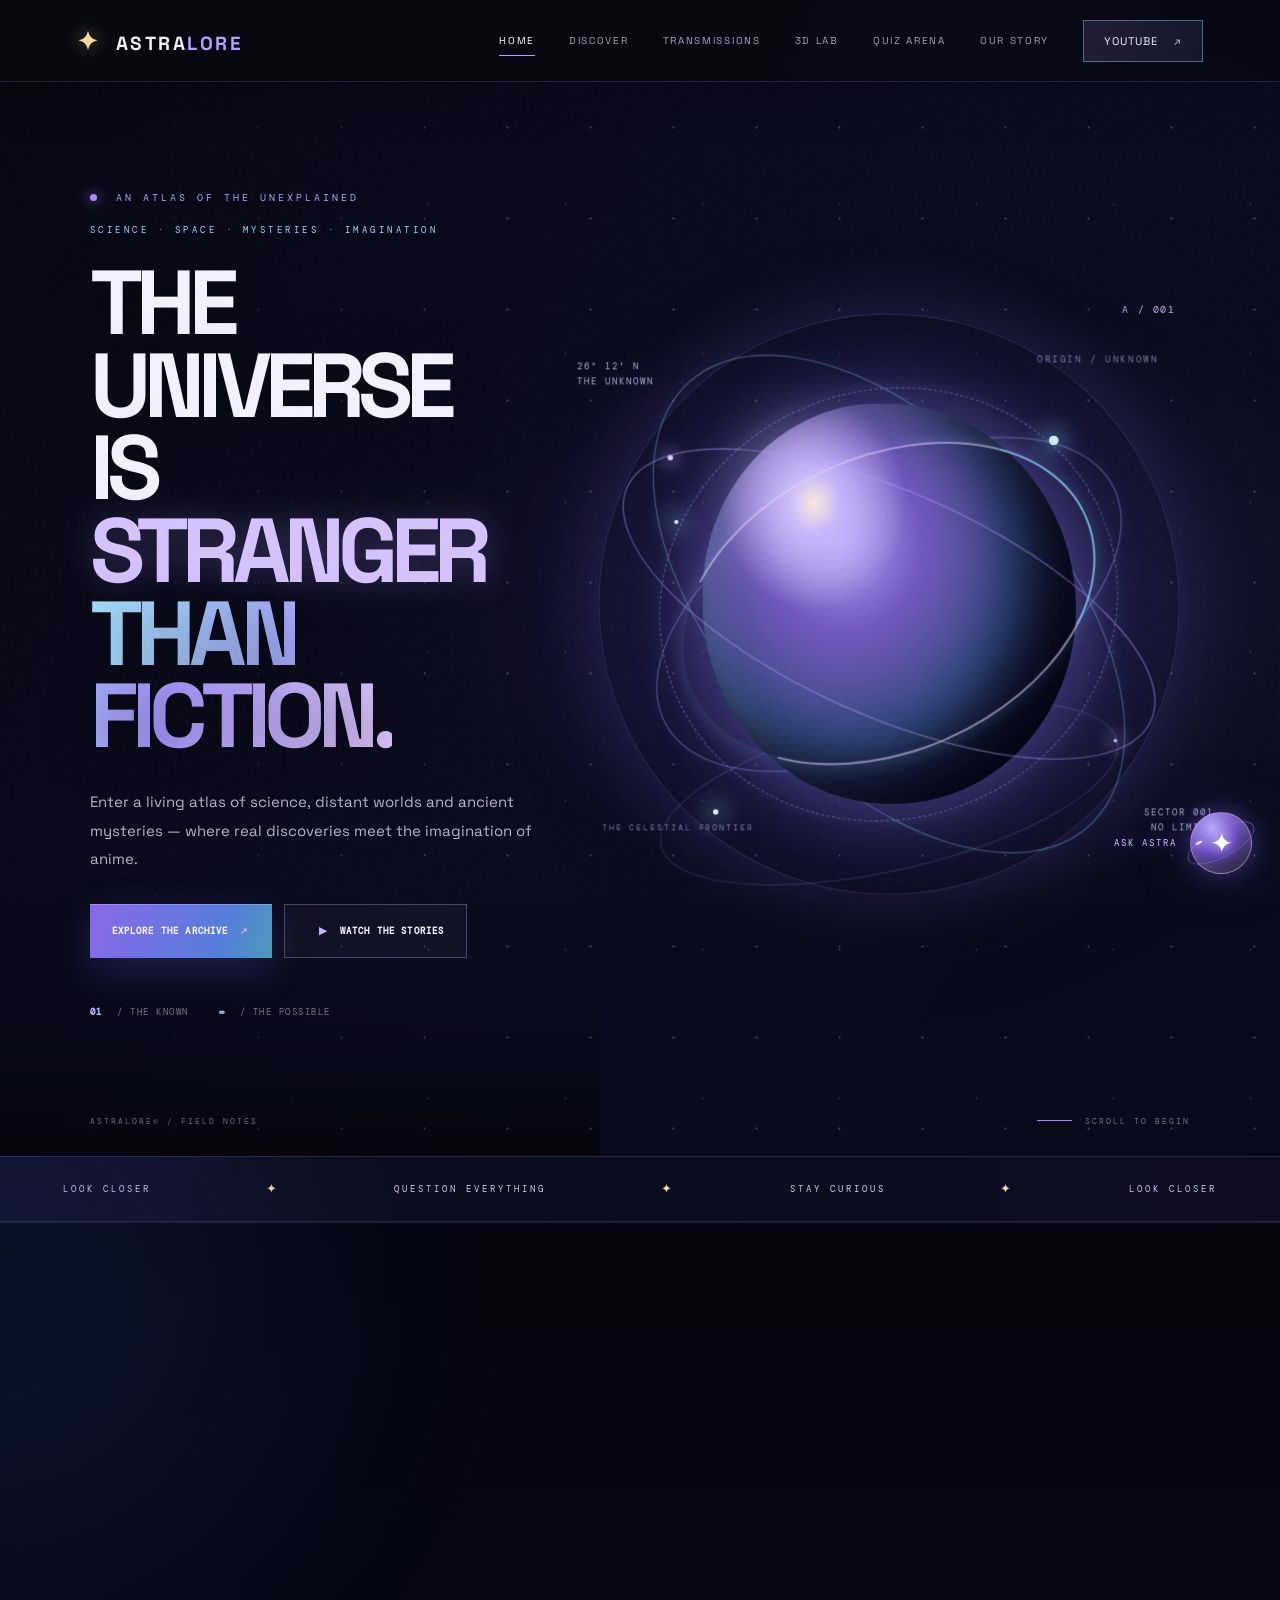
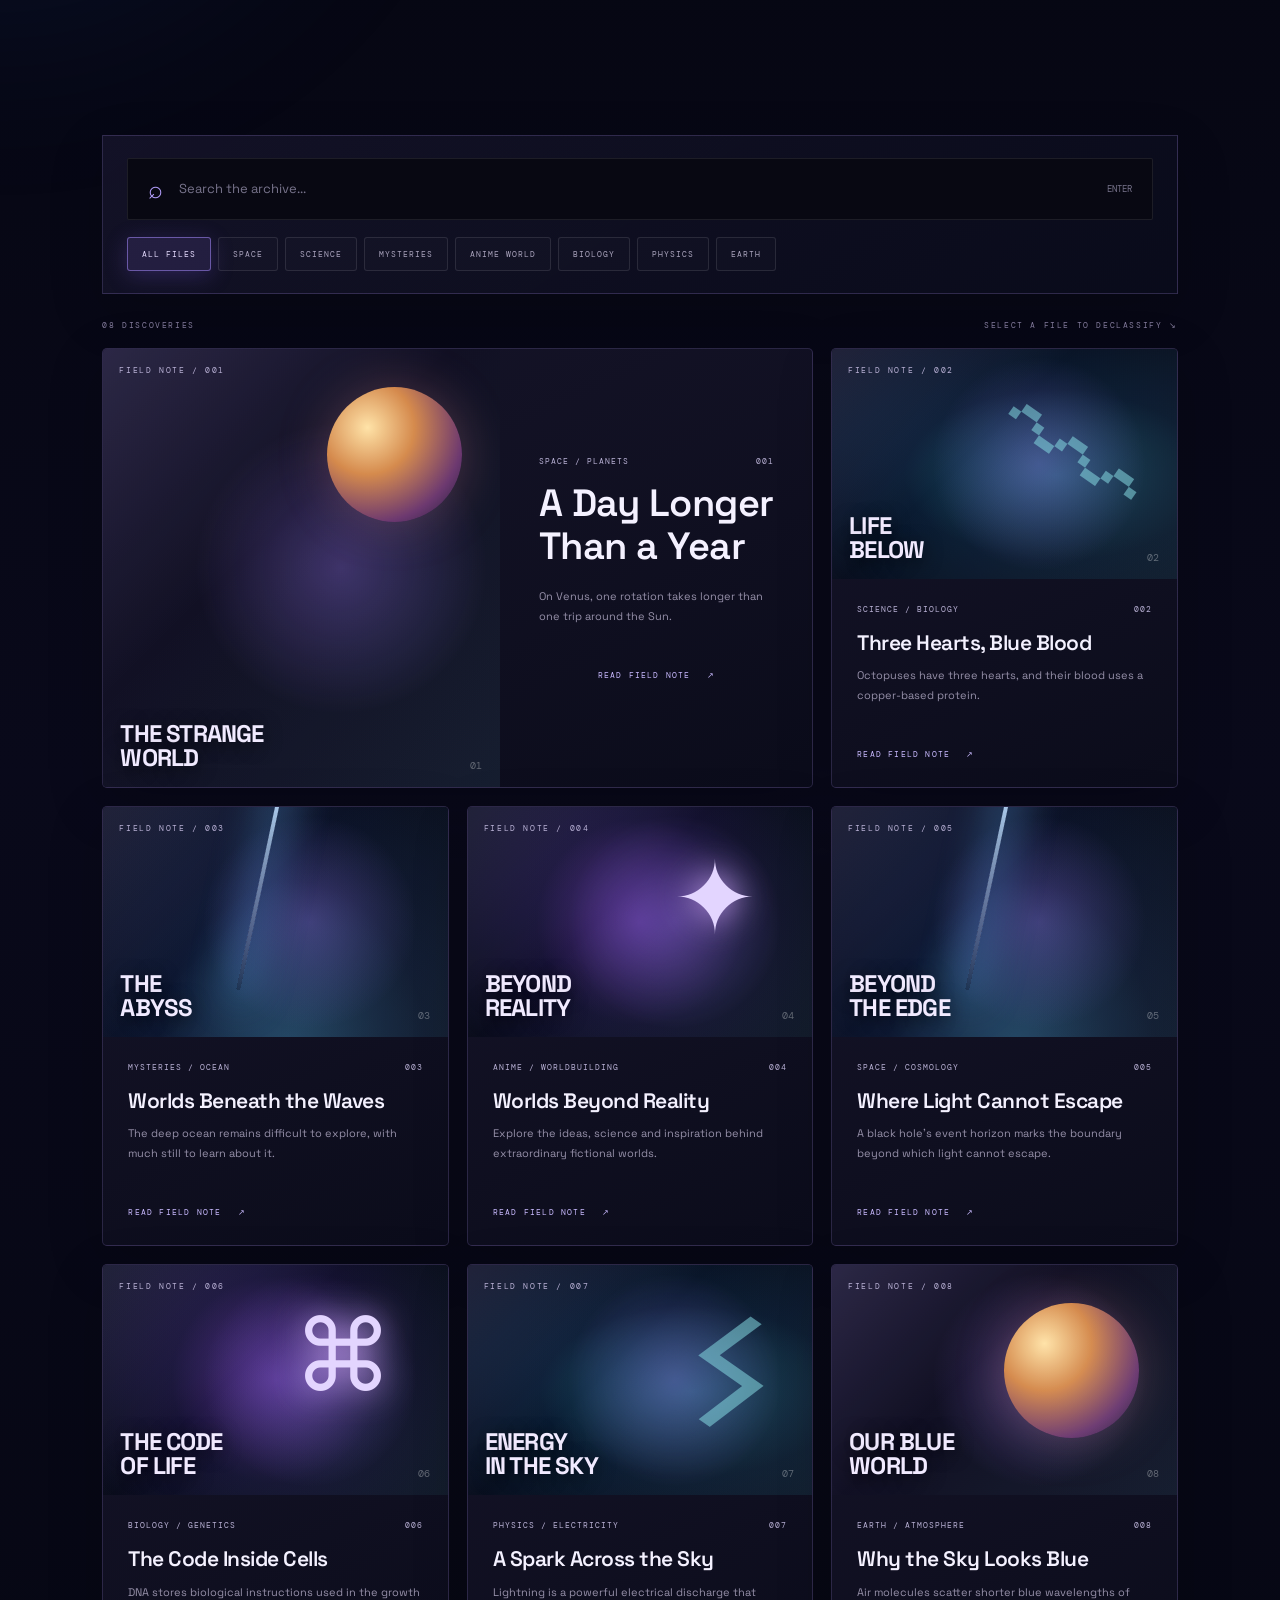
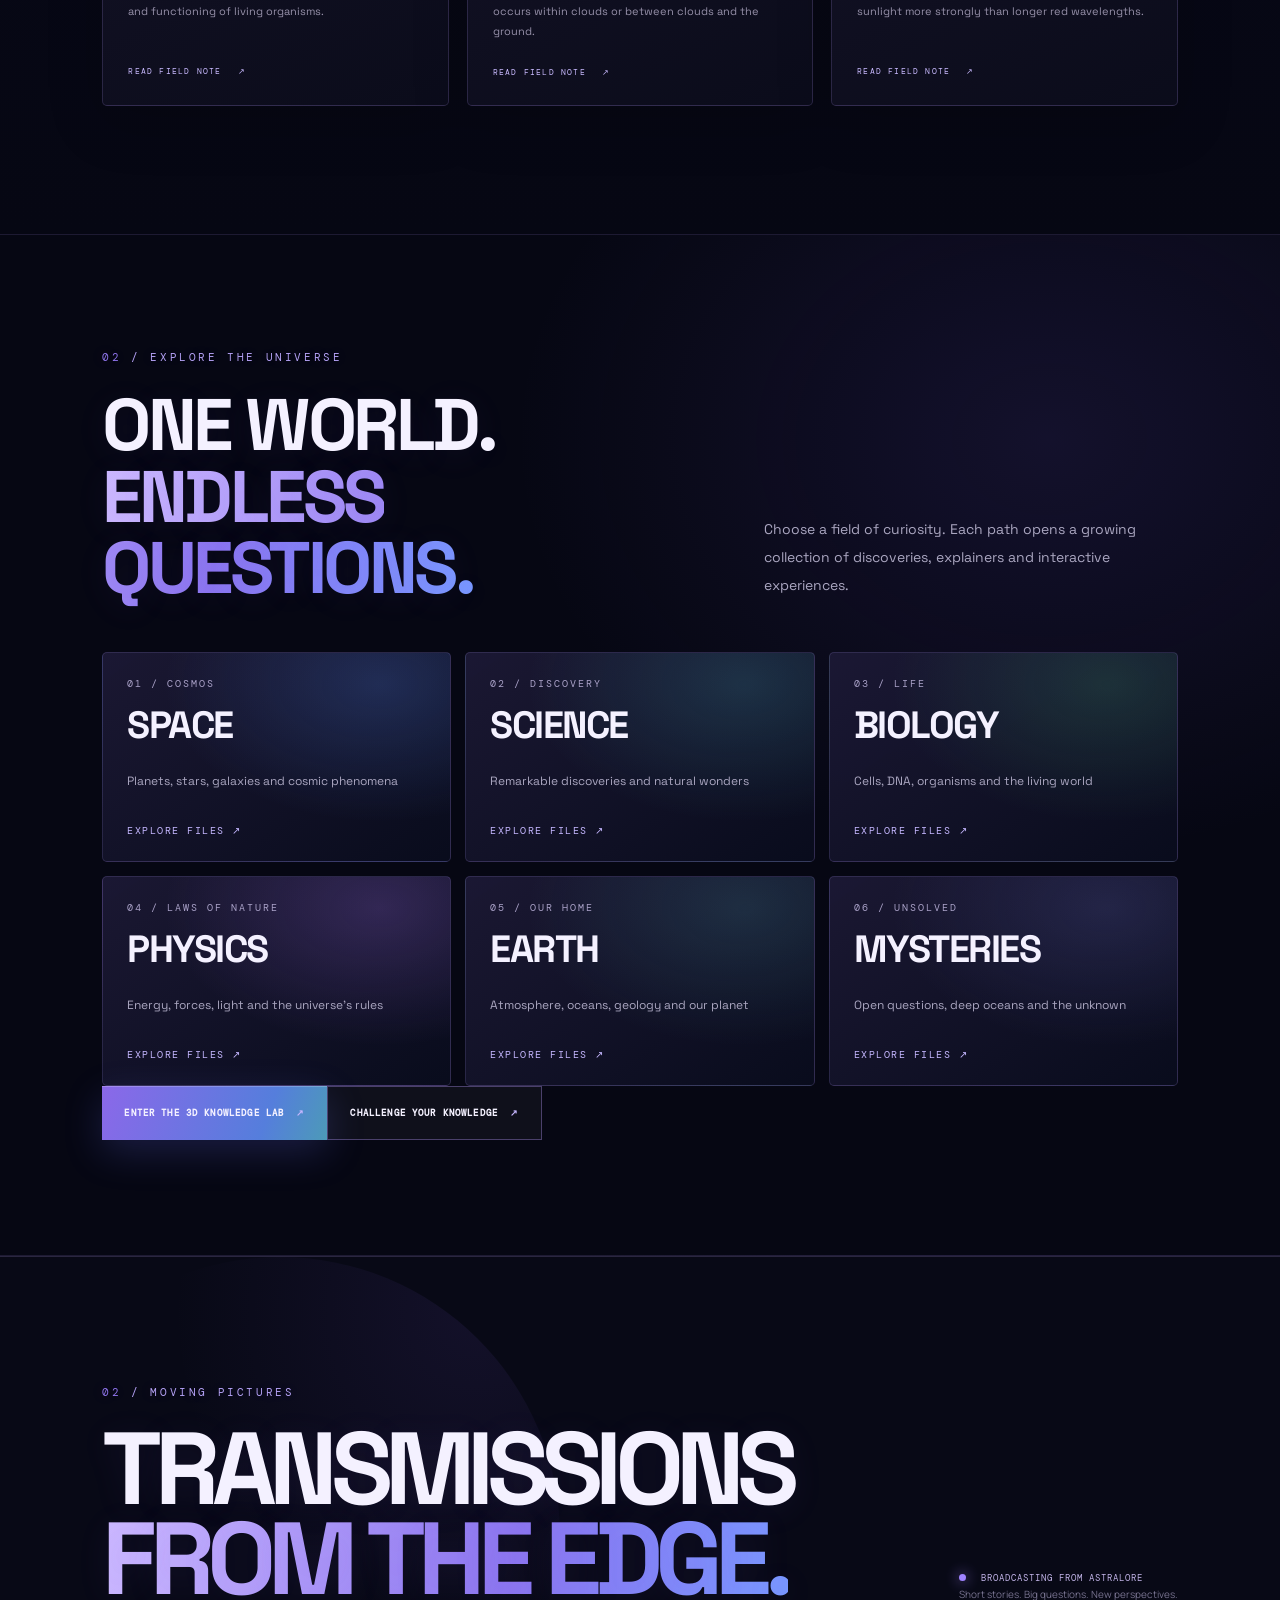
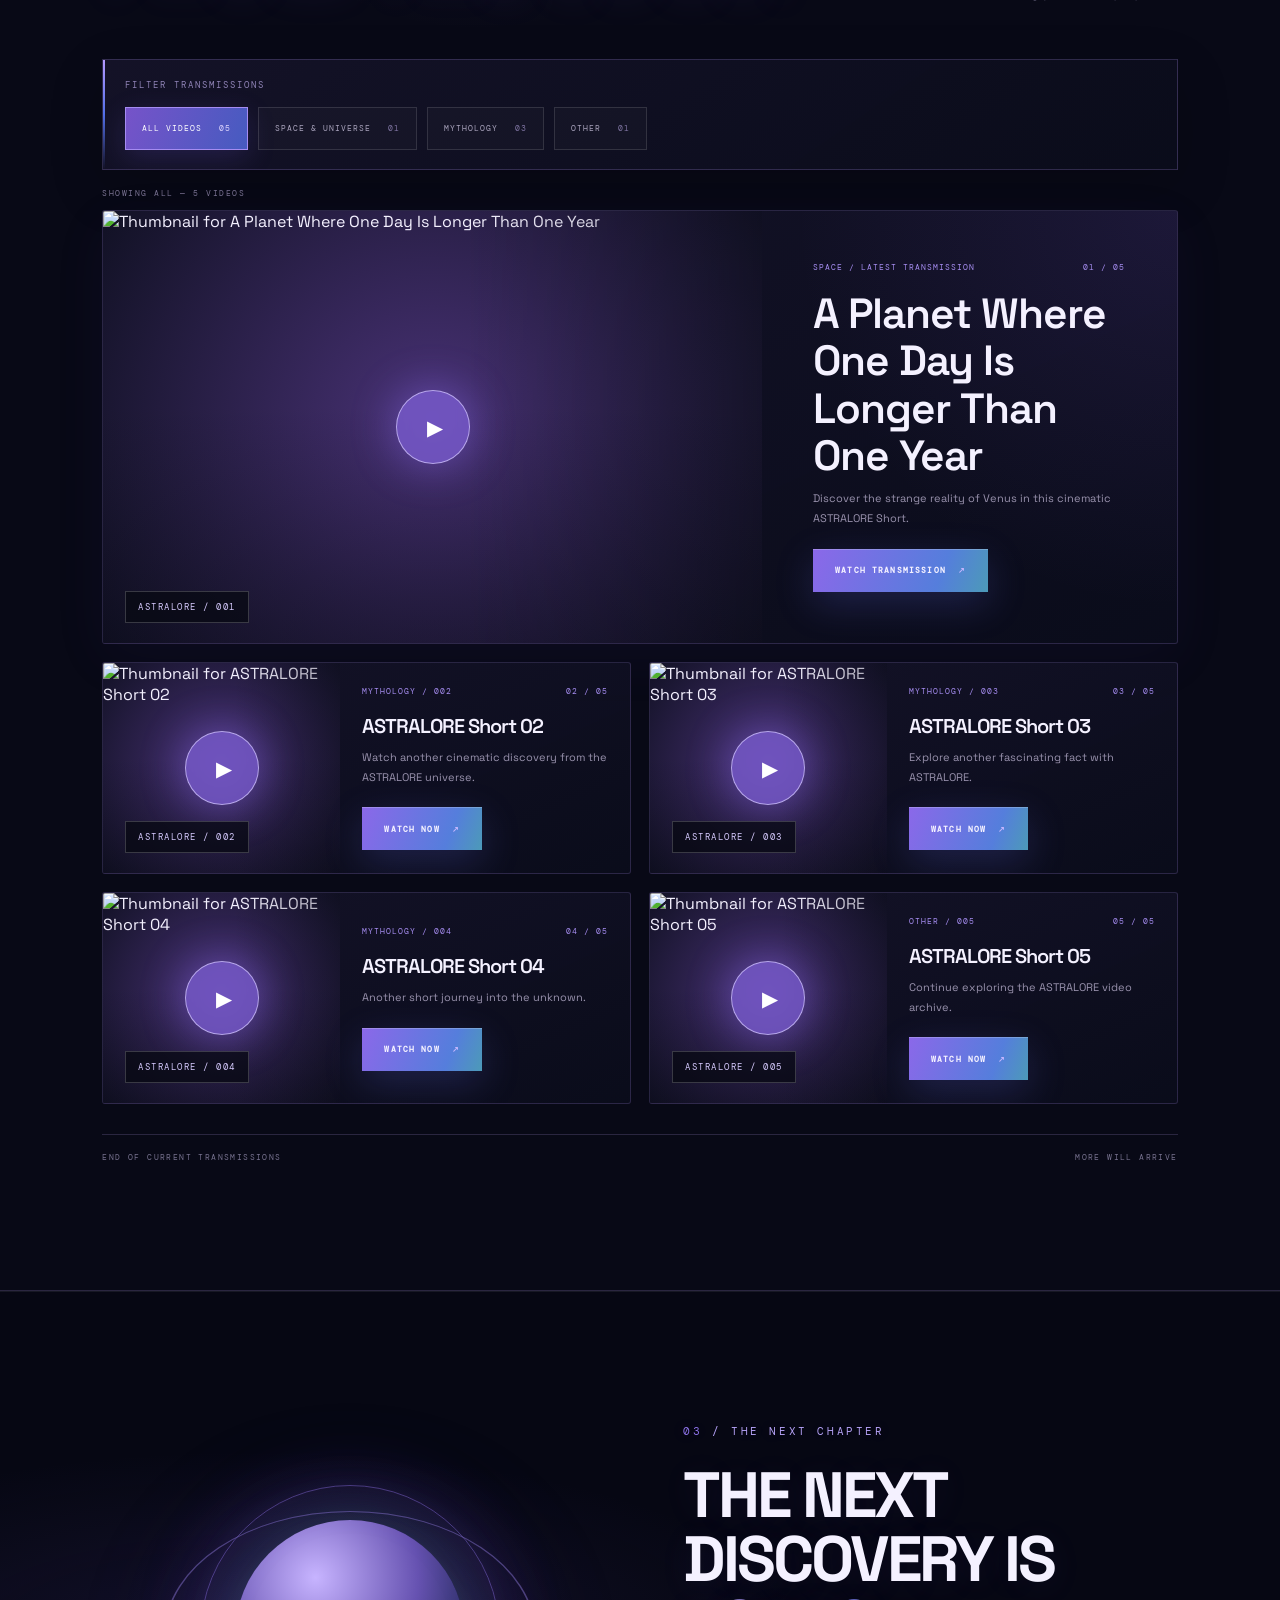
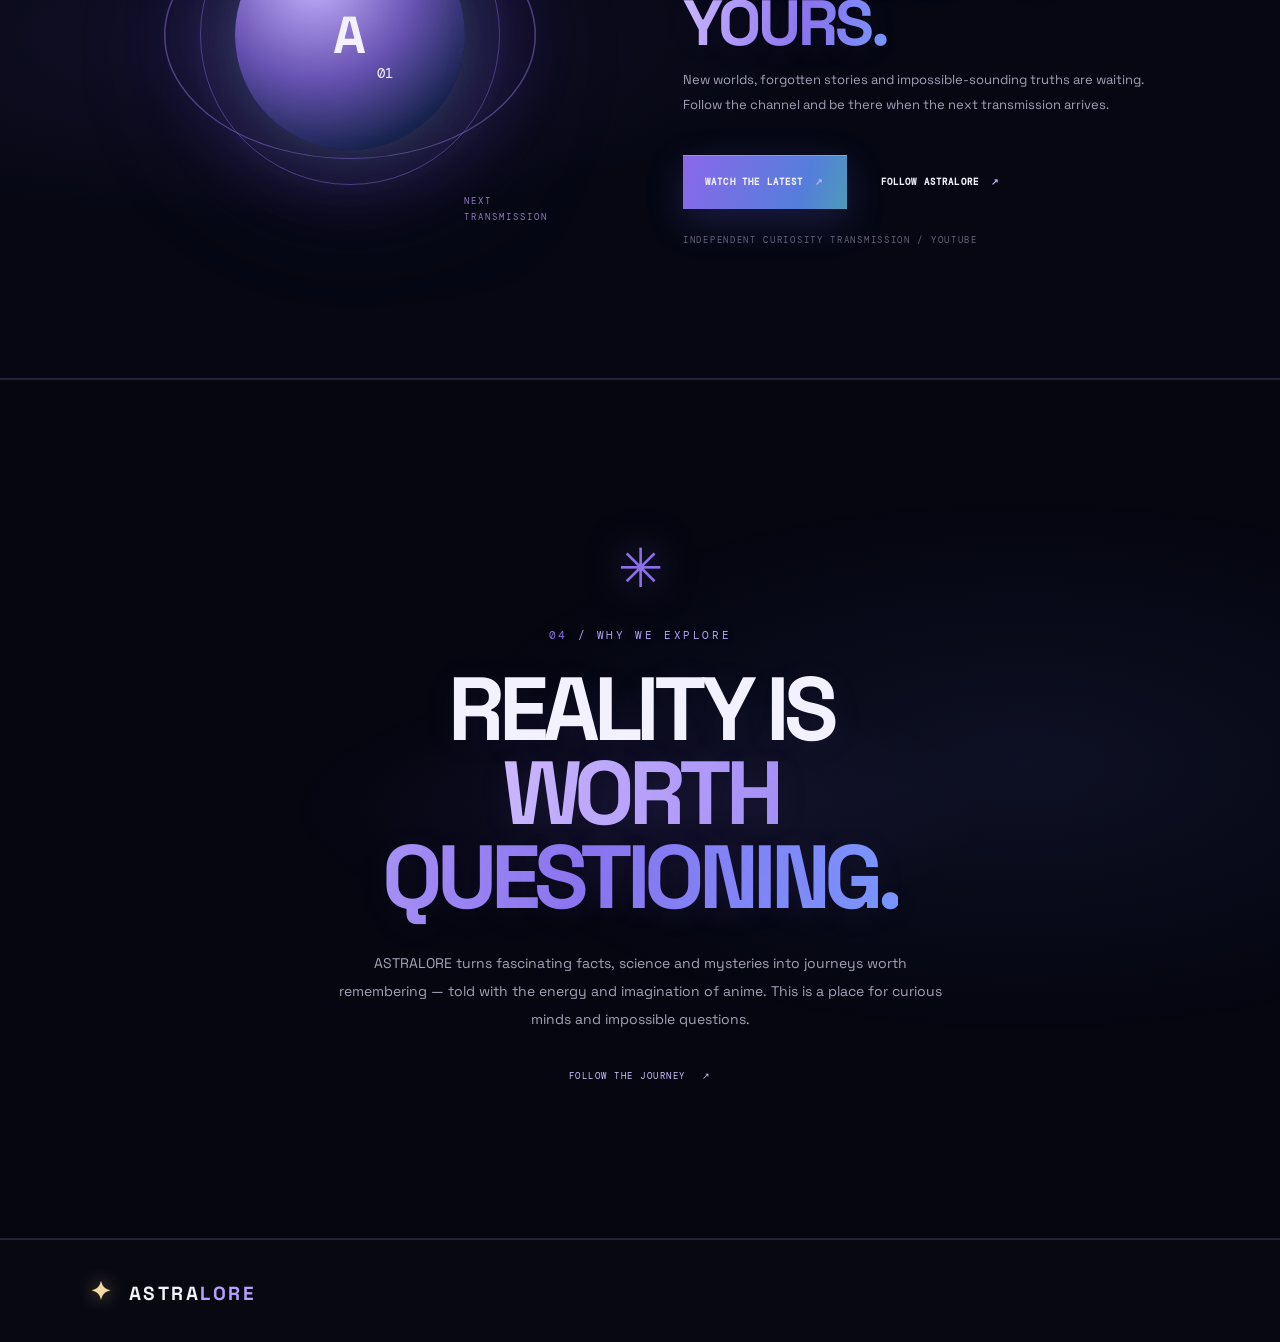
==== commit 2b662332: "Add Quiz Arena navigation and homepage entry point" ====
--- a/index.html
+++ b/index.html
@@ -25,6 +25,7 @@
       <a class="nav-link" href="#explore">DISCOVER</a>
       <a class="nav-link" href="#videos">TRANSMISSIONS</a>
       <a class="nav-link" href="3d-lab.html">3D LAB</a>
+      <a class="nav-link" href="quiz.html">QUIZ ARENA</a>
       <a class="nav-link" href="#about">OUR STORY</a>
       <a class="nav-cta" href="https://youtube.com/@astralore-d6k" target="_blank" rel="noopener">YOUTUBE <span>↗</span></a>
     </nav>
@@ -140,7 +141,7 @@
         <button class="v12-world-card v12-world-earth" type="button" data-v12-filter="earth"><span>05 / OUR HOME</span><strong>EARTH</strong><small>Atmosphere, oceans, geology and our planet</small><b>EXPLORE FILES ↗</b></button>
         <button class="v12-world-card v12-world-mystery" type="button" data-v12-filter="mysteries"><span>06 / UNSOLVED</span><strong>MYSTERIES</strong><small>Open questions, deep oceans and the unknown</small><b>EXPLORE FILES ↗</b></button>
       </div>
-      <a class="button button-primary" href="3d-lab.html" style="margin-top:28px">ENTER THE 3D KNOWLEDGE LAB <span>↗</span></a>
+      <div class="v12-world-actions"><a class="button button-primary" href="3d-lab.html">ENTER THE 3D KNOWLEDGE LAB <span>↗</span></a><a class="button button-ghost" href="quiz.html">CHALLENGE YOUR KNOWLEDGE <span>↗</span></a></div>
     </section>
 
     <section class="videos-section section v9-transmissions" id="videos">
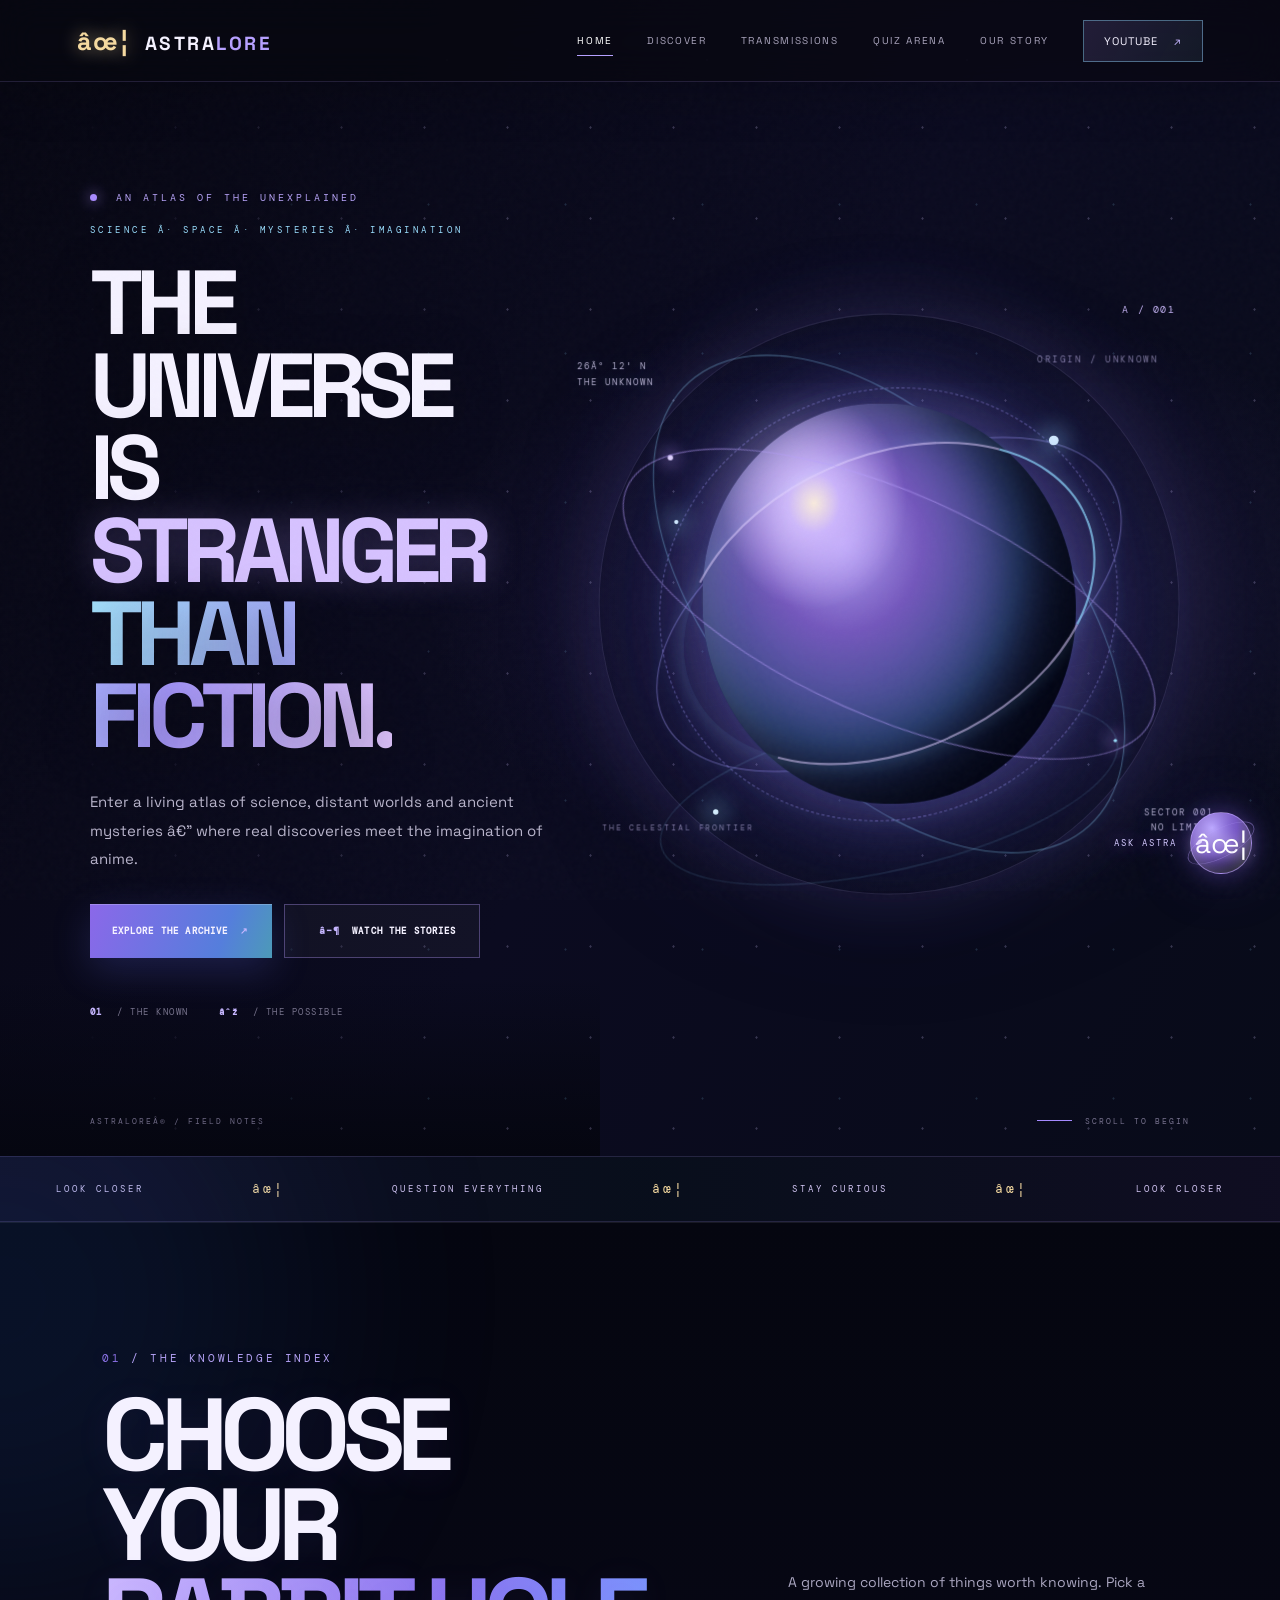
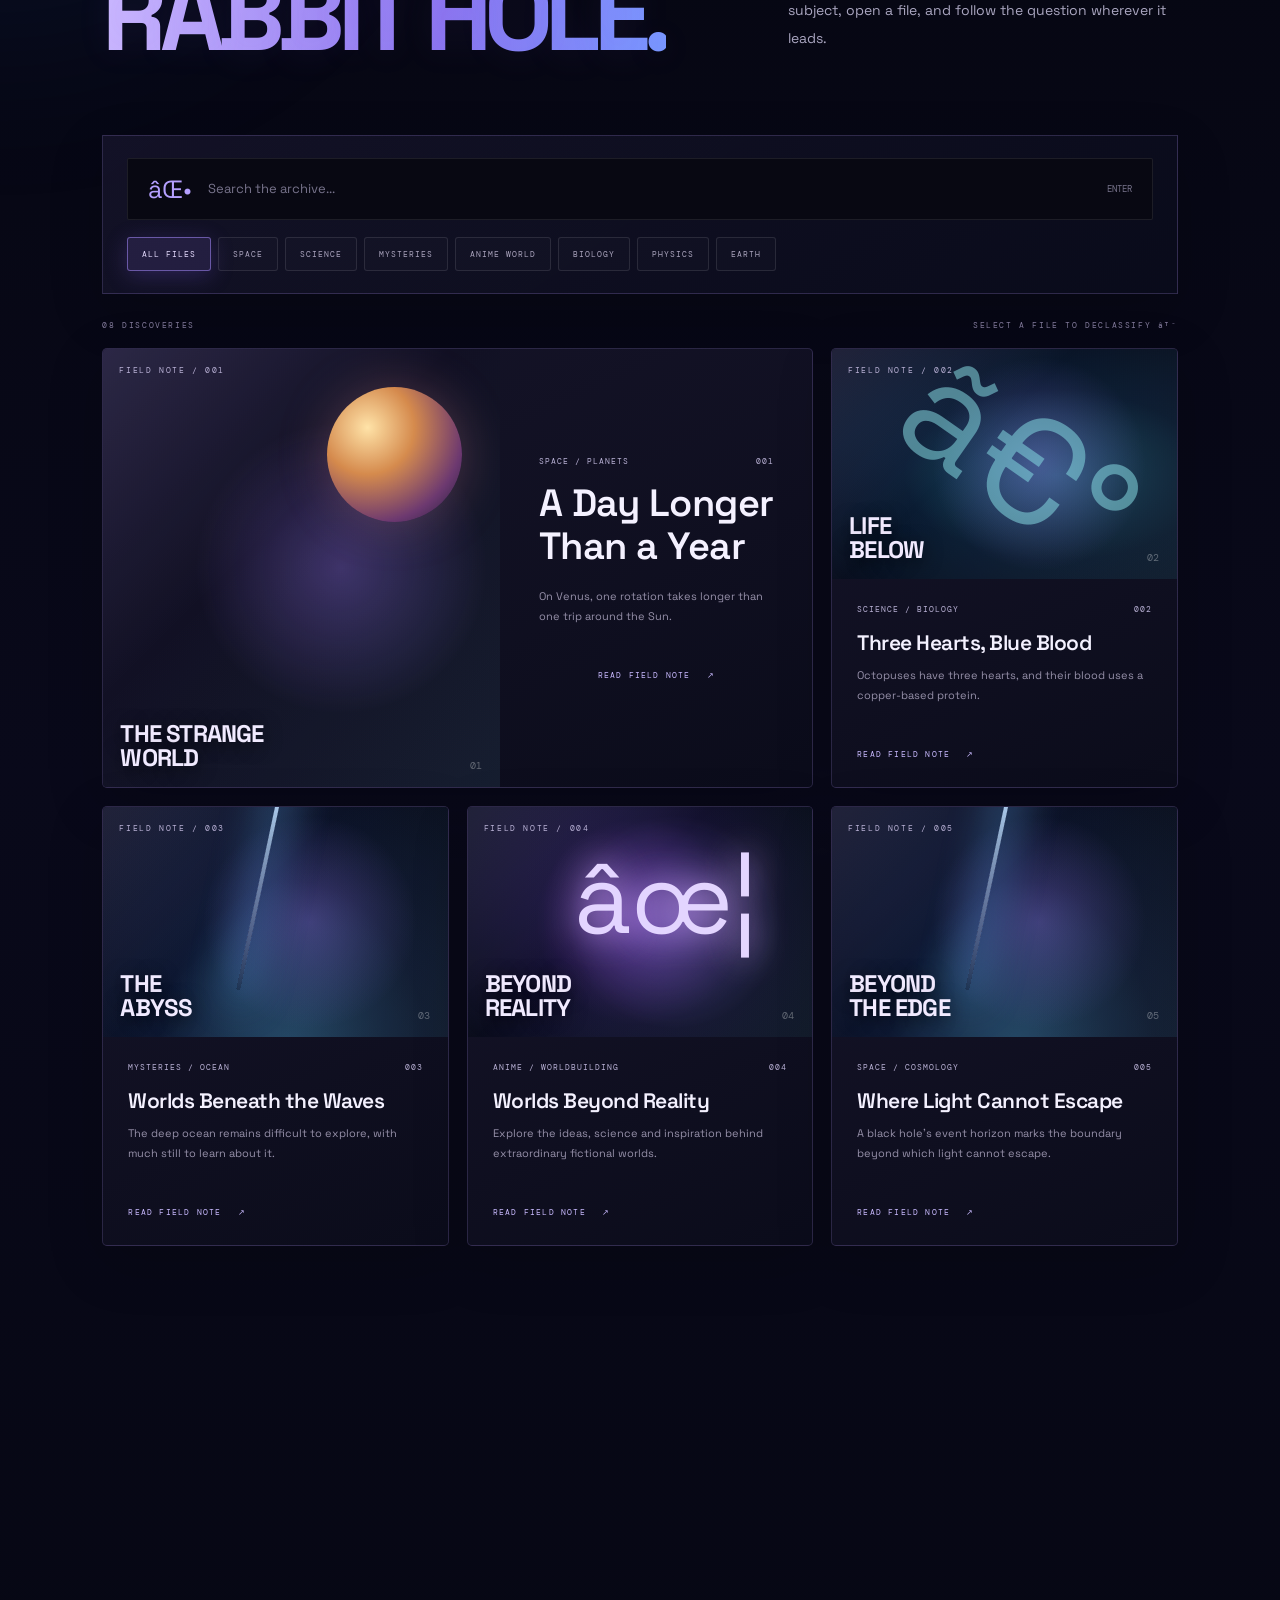
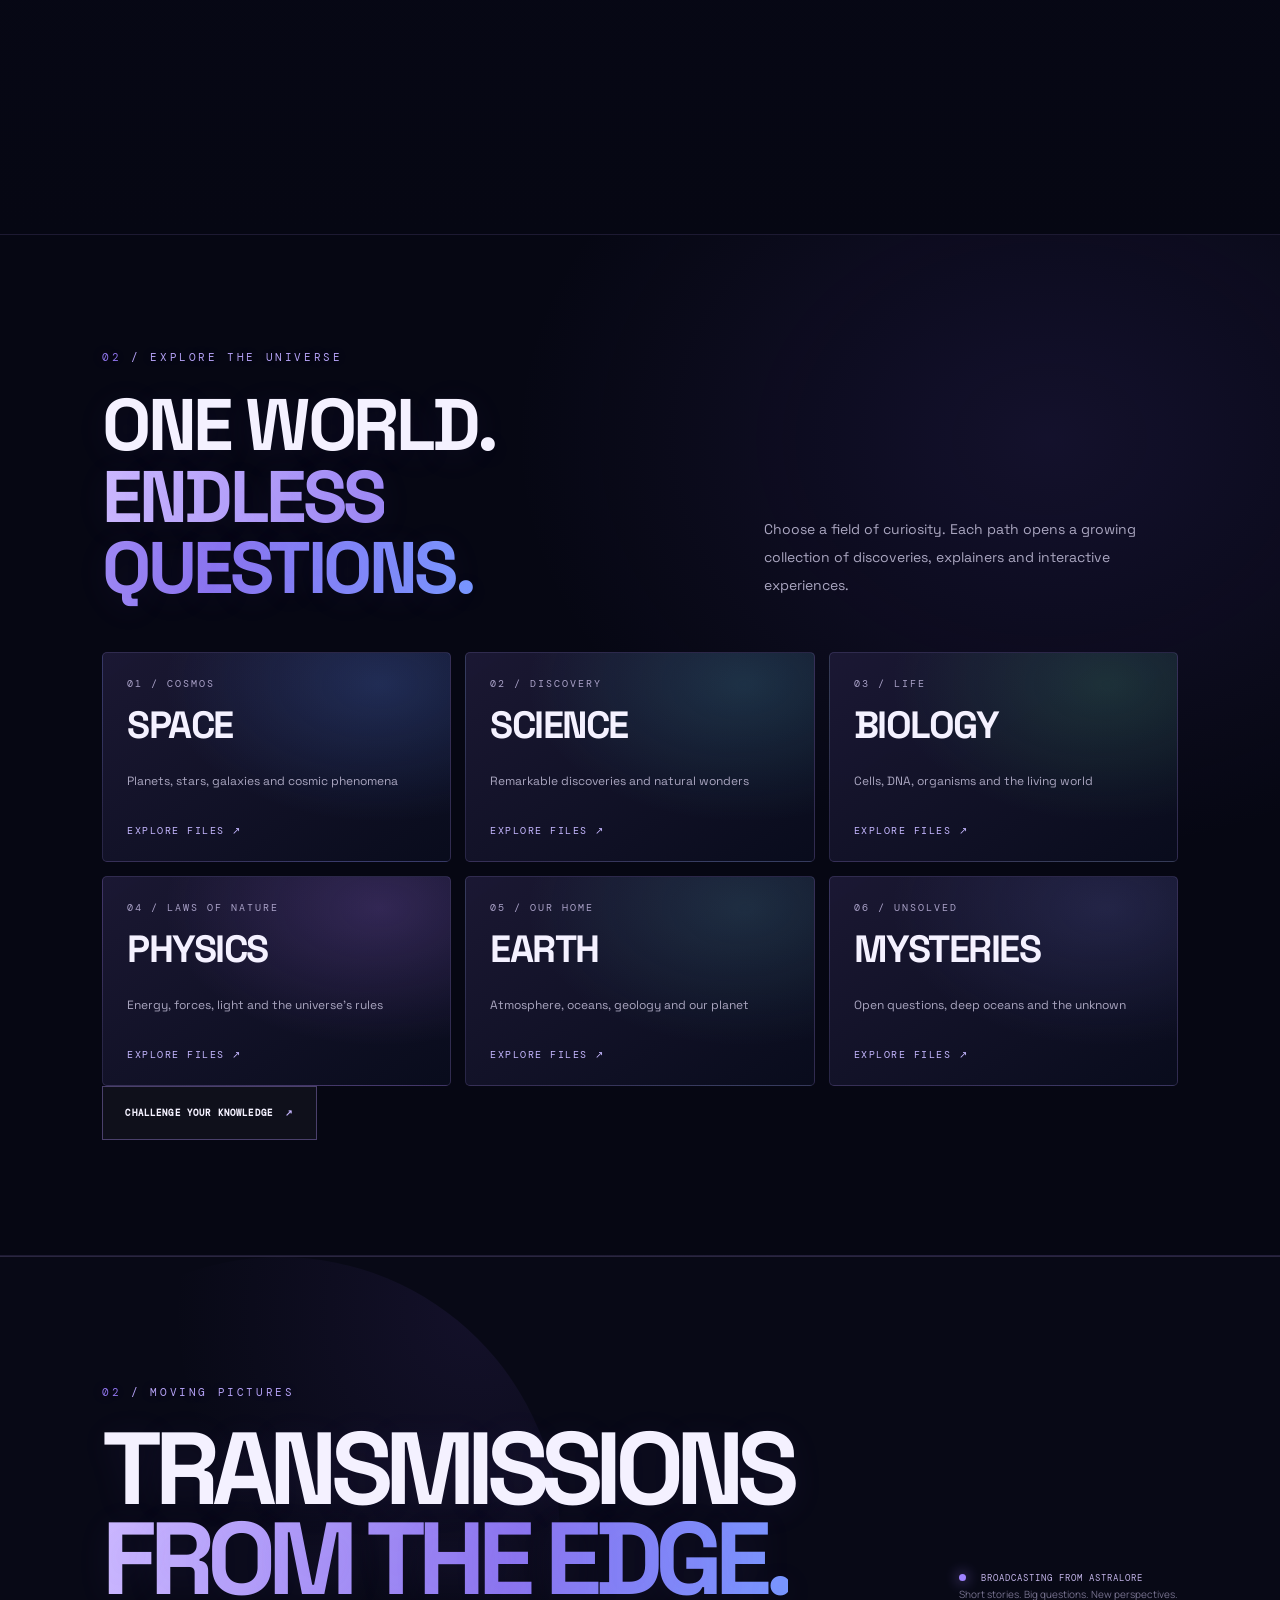
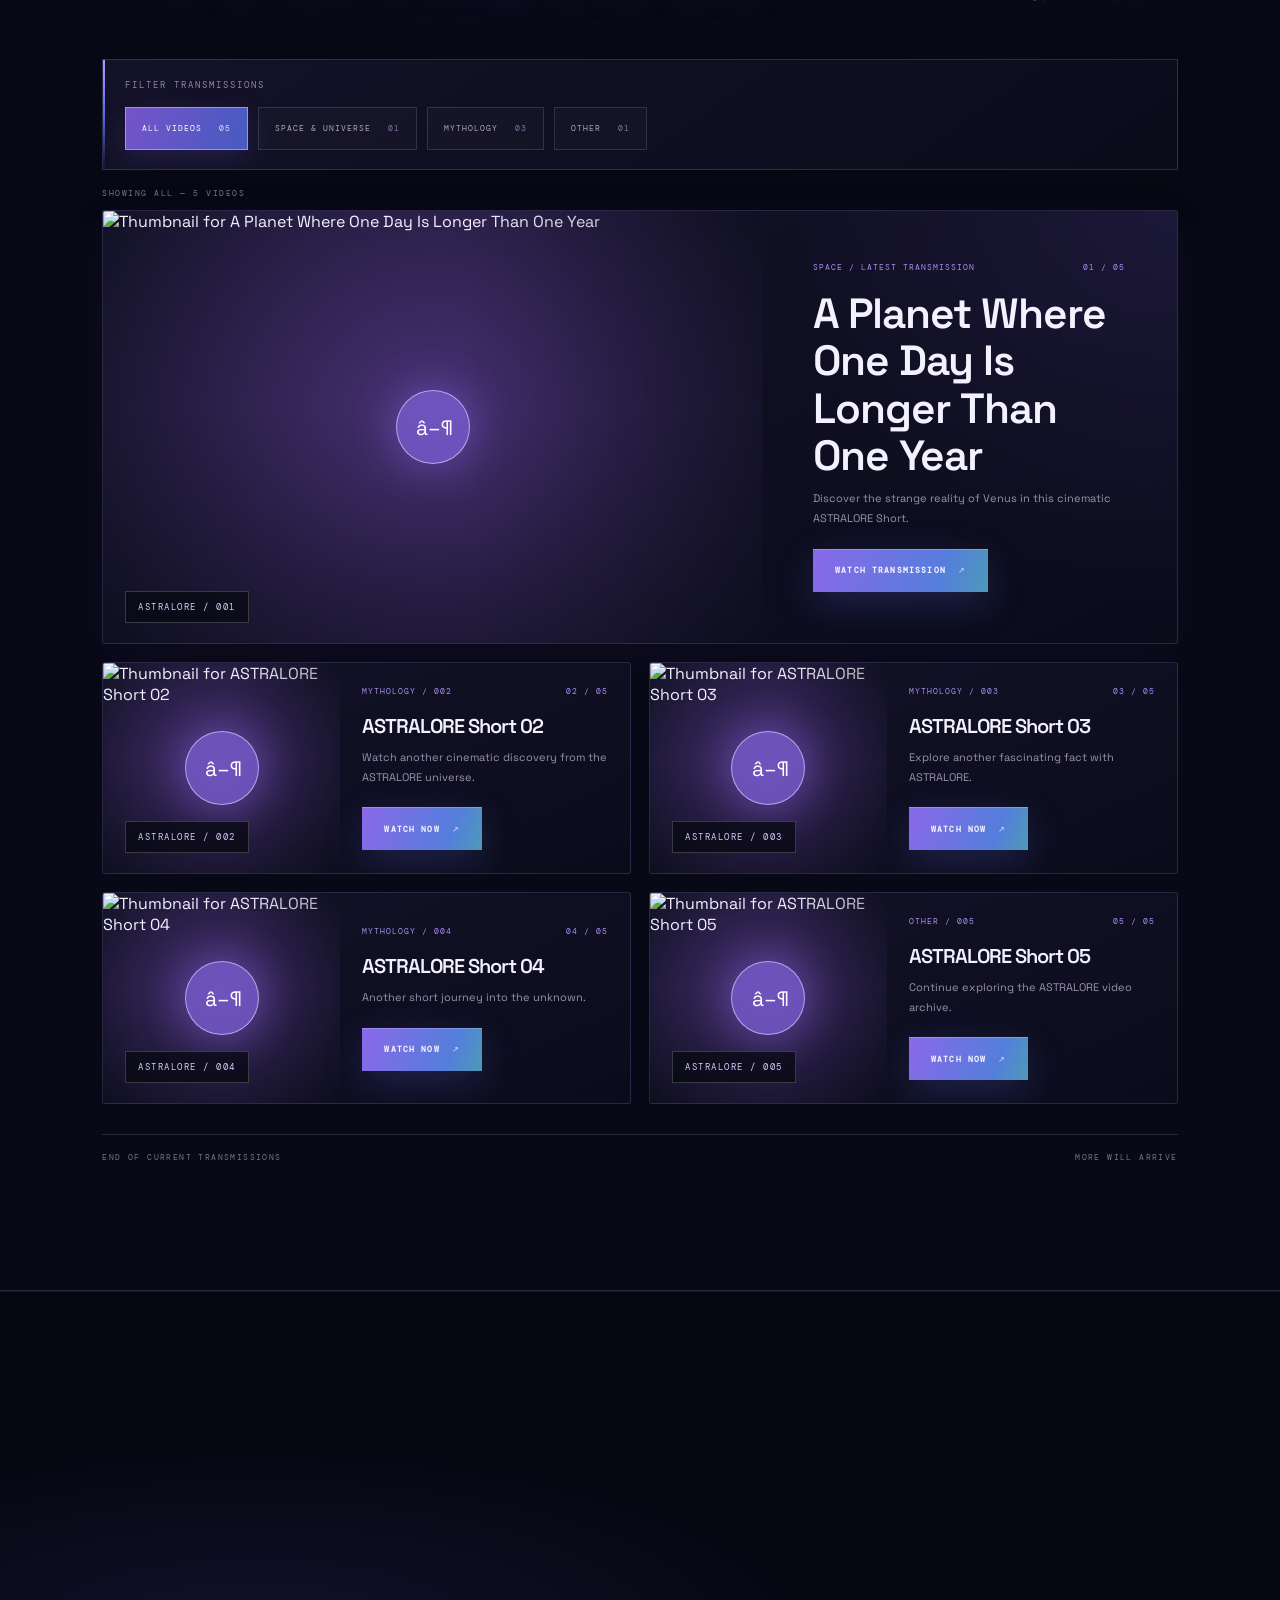
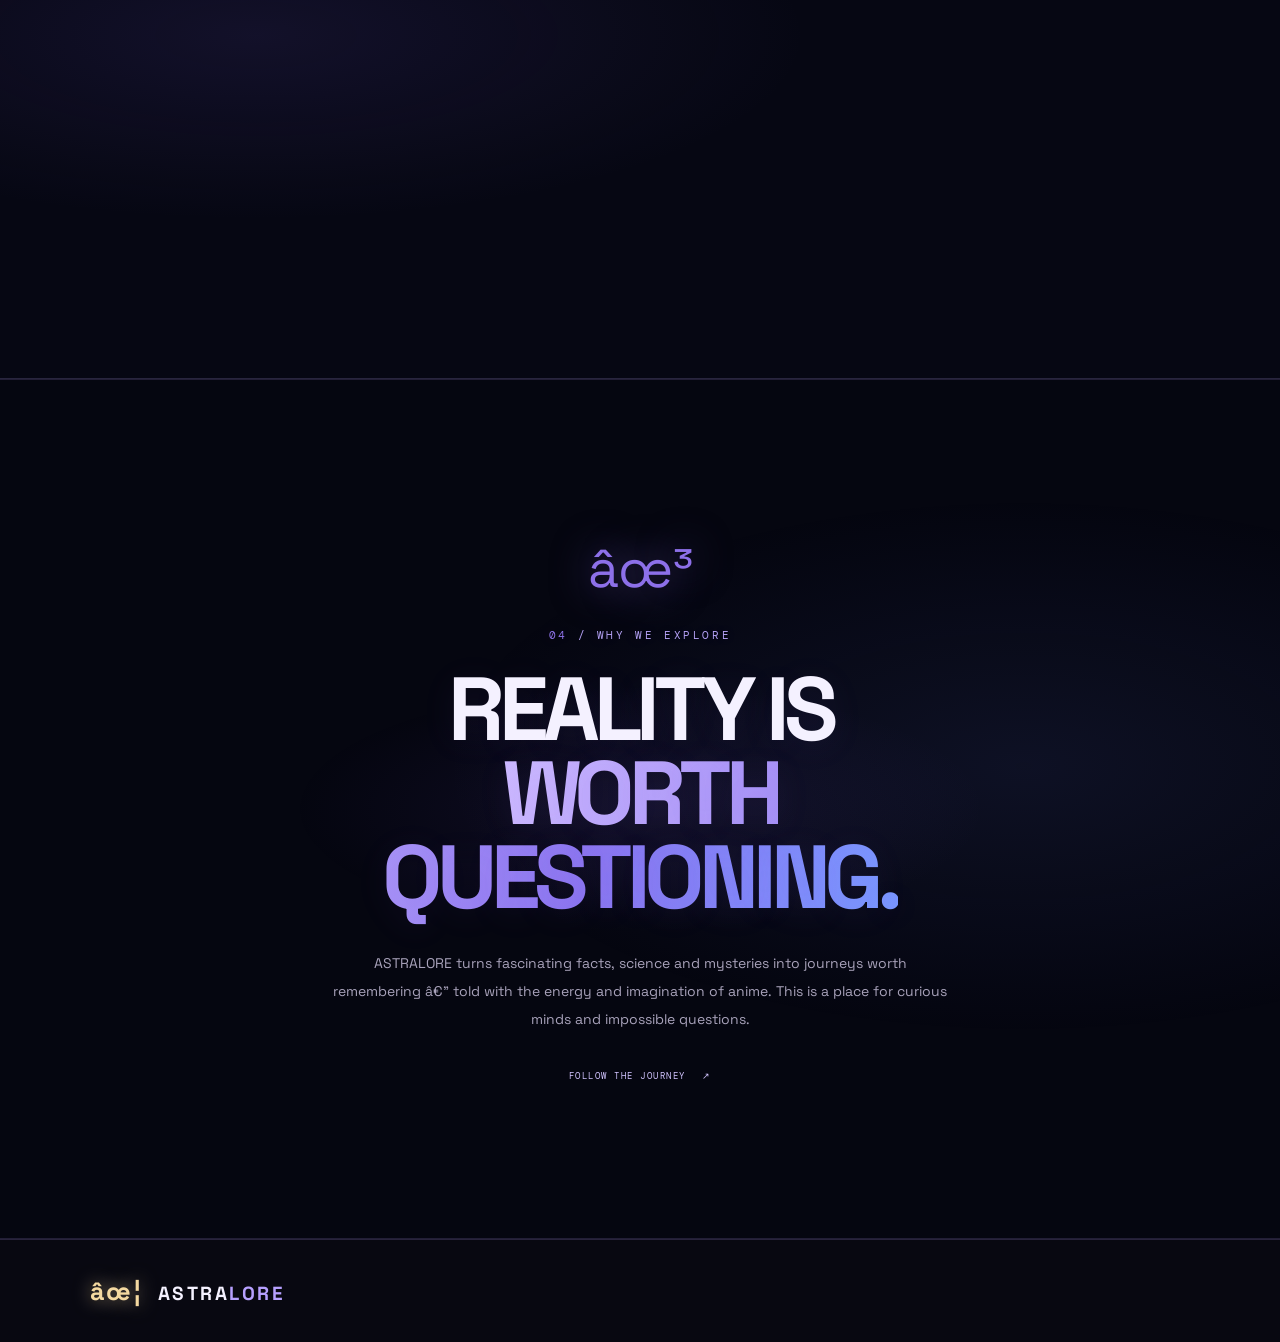
==== commit 864e152f: "Remove legacy 3D lab and solar system" ====
--- a/index.html
+++ b/index.html
@@ -1,11 +1,11 @@
-<!DOCTYPE html>
+﻿<!DOCTYPE html>
 <html lang="en">
 <head>
   <meta charset="UTF-8">
   <meta name="viewport" content="width=device-width, initial-scale=1.0">
   <meta name="theme-color" content="#070711">
-  <meta name="description" content="ASTRALORE — enter a universe of science, space, mysteries and extraordinary stories.">
-  <title>ASTRALORE — Explore Beyond</title>
+  <meta name="description" content="ASTRALORE â€” enter a universe of science, space, mysteries and extraordinary stories.">
+  <title>ASTRALORE â€” Explore Beyond</title>
   <link rel="preconnect" href="https://fonts.googleapis.com">
   <link rel="preconnect" href="https://fonts.gstatic.com" crossorigin>
   <link href="https://fonts.googleapis.com/css2?family=DM+Mono:wght@400;500&family=Manrope:wght@400;500;600;700;800&family=Space+Grotesk:wght@400;500;600;700&display=swap" rel="stylesheet">
@@ -18,13 +18,12 @@
   <div class="ambient ambient-one"></div><div class="ambient ambient-two"></div>
 
   <header class="site-header" id="top">
-    <a class="brand" href="#home" aria-label="ASTRALORE home"><span class="brand-star">✦</span> ASTRA<span>LORE</span></a>
-    <button class="menu-toggle" id="menuToggle" aria-label="Open menu" aria-expanded="false">☰</button>
+    <a class="brand" href="#home" aria-label="ASTRALORE home"><span class="brand-star">âœ¦</span> ASTRA<span>LORE</span></a>
+    <button class="menu-toggle" id="menuToggle" aria-label="Open menu" aria-expanded="false">â˜°</button>
     <nav class="nav" id="nav" aria-label="Main navigation">
       <a class="nav-link active" href="#home">HOME</a>
       <a class="nav-link" href="#explore">DISCOVER</a>
       <a class="nav-link" href="#videos">TRANSMISSIONS</a>
-      <a class="nav-link" href="3d-lab.html">3D LAB</a>
       <a class="nav-link" href="quiz.html">QUIZ ARENA</a>
       <a class="nav-link" href="#about">OUR STORY</a>
       <a class="nav-cta" href="https://youtube.com/@astralore-d6k" target="_blank" rel="noopener">YOUTUBE <span>↗</span></a>
@@ -35,30 +34,30 @@
     <section class="hero v9-hero" id="home">
       <div class="hero-copy">
         <div class="eyebrow"><span class="pulse"></span> AN ATLAS OF THE UNEXPLAINED</div>
-        <div class="hero-kicker">SCIENCE · SPACE · MYSTERIES · IMAGINATION</div>
+        <div class="hero-kicker">SCIENCE Â· SPACE Â· MYSTERIES Â· IMAGINATION</div>
         <h1>THE UNIVERSE<br>IS <em>STRANGER</em><br><span>THAN FICTION.</span></h1>
-        <p class="hero-description">Enter a living atlas of science, distant worlds and ancient mysteries — where real discoveries meet the imagination of anime.</p>
+        <p class="hero-description">Enter a living atlas of science, distant worlds and ancient mysteries â€” where real discoveries meet the imagination of anime.</p>
         <div class="hero-actions">
           <a class="button button-primary" href="#explore">EXPLORE THE ARCHIVE <span>↗</span></a>
-          <a class="button button-ghost" href="https://youtube.com/@astralore-d6k" target="_blank" rel="noopener"><span class="play">▶</span> WATCH THE STORIES</a>
+          <a class="button button-ghost" href="https://youtube.com/@astralore-d6k" target="_blank" rel="noopener"><span class="play">â–¶</span> WATCH THE STORIES</a>
         </div>
-        <div class="hero-meta"><span><b>01</b> / THE KNOWN</span><span><b>∞</b> / THE POSSIBLE</span></div>
+        <div class="hero-meta"><span><b>01</b> / THE KNOWN</span><span><b>âˆž</b> / THE POSSIBLE</span></div>
       </div>
       <div class="hero-art v9-orbit-art" aria-label="A glowing illustrated planet surrounded by orbital paths">
         <div class="v9-art-grid"></div><div class="v10-star-map" aria-hidden="true"><span>ORIGIN / UNKNOWN</span><i></i><b></b><small>THE CELESTIAL FRONTIER</small></div><div class="v10-planet-rim" aria-hidden="true"></div>
         <div class="v9-orbit v9-orbit-one"></div><div class="v9-orbit v9-orbit-two"></div><div class="v9-orbit v9-orbit-three"></div>
         <div class="v9-sunflare"></div><div class="planet-halo"></div><div class="planet"><div class="planet-shine"></div></div>
         <i class="moon moon-one"></i><i class="moon moon-two"></i><i class="moon moon-three"></i>
-        <span class="v9-coordinate v9-coordinate-a">26° 12' N<br>THE UNKNOWN</span>
+        <span class="v9-coordinate v9-coordinate-a">26Â° 12' N<br>THE UNKNOWN</span>
         <span class="v9-coordinate v9-coordinate-b">SECTOR 001<br>NO LIMITS</span>
         <span class="v9-art-index">A / 001</span>
       </div>
       <div class="v9-scroll-cue"><span></span> SCROLL TO BEGIN</div>
-      <div class="hero-index">ASTRALORE® / FIELD NOTES</div>
+      <div class="hero-index">ASTRALOREÂ® / FIELD NOTES</div>
     </section>
 
     <section class="v9-manifesto" aria-label="ASTRALORE motto">
-      <span>LOOK CLOSER</span><i>✦</i><span>QUESTION EVERYTHING</span><i>✦</i><span>STAY CURIOUS</span><i>✦</i><span>LOOK CLOSER</span>
+      <span>LOOK CLOSER</span><i>âœ¦</i><span>QUESTION EVERYTHING</span><i>âœ¦</i><span>STAY CURIOUS</span><i>âœ¦</i><span>LOOK CLOSER</span>
     </section>
 
     <section class="archive section v9-archive" id="explore">
@@ -69,13 +68,13 @@
       </div>
       <div class="v9-archive-layout">
         <aside class="v9-archive-aside">
-          <span class="v9-aside-number">INDEX<br>001—004</span>
+          <span class="v9-aside-number">INDEX<br>001â€”004</span>
           <p>Curiosity is the only entry requirement.</p>
-          <span class="v9-aside-mark">✳</span>
+          <span class="v9-aside-mark">âœ³</span>
         </aside>
         <div class="v9-archive-main">
           <div class="search-panel v9-search-panel">
-            <label class="search-box"><span class="search-icon">⌕</span><input id="searchInput" type="search" placeholder="Search the archive..." autocomplete="off"><kbd>ENTER</kbd><button id="clearSearch" aria-label="Clear search">×</button></label>
+            <label class="search-box"><span class="search-icon">âŒ•</span><input id="searchInput" type="search" placeholder="Search the archive..." autocomplete="off"><kbd>ENTER</kbd><button id="clearSearch" aria-label="Clear search">Ã—</button></label>
             <div class="filter-row" id="filters" aria-label="Filter discoveries">
               <button class="filter active" data-filter="all">ALL FILES</button>
               <button class="filter" data-filter="space">SPACE</button>
@@ -87,14 +86,14 @@
               <button class="filter" data-filter="earth">EARTH</button>
             </div>
           </div>
-          <div class="results-line"><span id="resultCount">04 DISCOVERIES</span><span>SELECT A FILE TO DECLASSIFY ↘</span></div>
+          <div class="results-line"><span id="resultCount">04 DISCOVERIES</span><span>SELECT A FILE TO DECLASSIFY â†˜</span></div>
           <div class="fact-grid v9-fact-grid" id="factGrid">
             <article class="fact-card v9-fact-card" data-category="space" data-search="venus planet day longer year rotation orbit">
               <div class="card-art venus-art"><span class="card-code">FIELD NOTE / 001</span><div class="mini-planet venus"></div><span class="art-caption">THE STRANGE<br>WORLD</span><span class="v9-card-symbol">01</span></div>
               <div class="card-body"><div class="card-meta"><span>SPACE / PLANETS</span><span>001</span></div><h3>A Day Longer Than a Year</h3><p>On Venus, one rotation takes longer than one trip around the Sun.</p><button class="read-link" data-open="venus">READ FIELD NOTE <span>↗</span></button></div>
             </article>
             <article class="fact-card v9-fact-card" data-category="science" data-search="octopus three hearts blood blue biology ocean">
-              <div class="card-art ocean-art"><span class="card-code">FIELD NOTE / 002</span><div class="tentacle-shape">〰</div><span class="art-caption">LIFE<br>BELOW</span><span class="v9-card-symbol">02</span></div>
+              <div class="card-art ocean-art"><span class="card-code">FIELD NOTE / 002</span><div class="tentacle-shape">ã€°</div><span class="art-caption">LIFE<br>BELOW</span><span class="v9-card-symbol">02</span></div>
               <div class="card-body"><div class="card-meta"><span>SCIENCE / BIOLOGY</span><span>002</span></div><h3>Three Hearts, Blue Blood</h3><p>Octopuses have three hearts, and their blood uses a copper-based protein.</p><button class="read-link" data-open="octopus">READ FIELD NOTE <span>↗</span></button></div>
             </article>
             <article class="fact-card v9-fact-card" data-category="mysteries" data-search="deep ocean unexplored ocean mystery">
@@ -102,7 +101,7 @@
               <div class="card-body"><div class="card-meta"><span>MYSTERIES / OCEAN</span><span>003</span></div><h3>Worlds Beneath the Waves</h3><p>The deep ocean remains difficult to explore, with much still to learn about it.</p><button class="read-link" data-open="ocean">READ FIELD NOTE <span>↗</span></button></div>
             </article>
             <article class="fact-card v9-fact-card" data-category="anime" data-search="anime storytelling imagination worlds characters">
-              <div class="card-art anime-art"><span class="card-code">FIELD NOTE / 004</span><div class="anime-sigil">✦</div><span class="art-caption">BEYOND<br>REALITY</span><span class="v9-card-symbol">04</span></div>
+              <div class="card-art anime-art"><span class="card-code">FIELD NOTE / 004</span><div class="anime-sigil">âœ¦</div><span class="art-caption">BEYOND<br>REALITY</span><span class="v9-card-symbol">04</span></div>
               <div class="card-body"><div class="card-meta"><span>ANIME / WORLDBUILDING</span><span>004</span></div><h3>Worlds Beyond Reality</h3><p>Explore the ideas, science and inspiration behind extraordinary fictional worlds.</p><button class="read-link" data-open="anime">READ FIELD NOTE <span>↗</span></button></div>
             </article>
             <article class="fact-card v9-fact-card" data-category="space" data-search="black hole gravity event horizon spacetime astronomy">
@@ -110,11 +109,11 @@
               <div class="card-body"><div class="card-meta"><span>SPACE / COSMOLOGY</span><span>005</span></div><h3>Where Light Cannot Escape</h3><p>A black hole's event horizon marks the boundary beyond which light cannot escape.</p><button class="read-link" data-open="blackhole">READ FIELD NOTE <span>↗</span></button></div>
             </article>
             <article class="fact-card v9-fact-card" data-category="biology" data-search="DNA double helix genetics genetic information biology">
-              <div class="card-art anime-art"><span class="card-code">FIELD NOTE / 006</span><div class="anime-sigil">⌘</div><span class="art-caption">THE CODE<br>OF LIFE</span><span class="v9-card-symbol">06</span></div>
+              <div class="card-art anime-art"><span class="card-code">FIELD NOTE / 006</span><div class="anime-sigil">âŒ˜</div><span class="art-caption">THE CODE<br>OF LIFE</span><span class="v9-card-symbol">06</span></div>
               <div class="card-body"><div class="card-meta"><span>BIOLOGY / GENETICS</span><span>006</span></div><h3>The Code Inside Cells</h3><p>DNA stores biological instructions used in the growth and functioning of living organisms.</p><button class="read-link" data-open="dna">READ FIELD NOTE <span>↗</span></button></div>
             </article>
             <article class="fact-card v9-fact-card" data-category="physics" data-search="lightning electricity charge electrical discharge atmosphere physics">
-              <div class="card-art ocean-art"><span class="card-code">FIELD NOTE / 007</span><div class="tentacle-shape">ϟ</div><span class="art-caption">ENERGY<br>IN THE SKY</span><span class="v9-card-symbol">07</span></div>
+              <div class="card-art ocean-art"><span class="card-code">FIELD NOTE / 007</span><div class="tentacle-shape">ÏŸ</div><span class="art-caption">ENERGY<br>IN THE SKY</span><span class="v9-card-symbol">07</span></div>
               <div class="card-body"><div class="card-meta"><span>PHYSICS / ELECTRICITY</span><span>007</span></div><h3>A Spark Across the Sky</h3><p>Lightning is a powerful electrical discharge that occurs within clouds or between clouds and the ground.</p><button class="read-link" data-open="lightning">READ FIELD NOTE <span>↗</span></button></div>
             </article>
             <article class="fact-card v9-fact-card" data-category="earth" data-search="earth atmosphere sky blue sunlight scattering rayleigh">
@@ -122,7 +121,7 @@
               <div class="card-body"><div class="card-meta"><span>EARTH / ATMOSPHERE</span><span>008</span></div><h3>Why the Sky Looks Blue</h3><p>Air molecules scatter shorter blue wavelengths of sunlight more strongly than longer red wavelengths.</p><button class="read-link" data-open="bluesky">READ FIELD NOTE <span>↗</span></button></div>
             </article>
           </div>
-          <div class="empty-state" id="emptyState" hidden><span>✧</span><h3>NO SIGNAL FOUND</h3><p>Try another search or choose a different dimension.</p><button class="filter reset-button" id="resetFilters">RESET ARCHIVE</button></div>
+          <div class="empty-state" id="emptyState" hidden><span>âœ§</span><h3>NO SIGNAL FOUND</h3><p>Try another search or choose a different dimension.</p><button class="filter reset-button" id="resetFilters">RESET ARCHIVE</button></div>
         </div>
       </div>
     </section>
@@ -141,7 +140,7 @@
         <button class="v12-world-card v12-world-earth" type="button" data-v12-filter="earth"><span>05 / OUR HOME</span><strong>EARTH</strong><small>Atmosphere, oceans, geology and our planet</small><b>EXPLORE FILES ↗</b></button>
         <button class="v12-world-card v12-world-mystery" type="button" data-v12-filter="mysteries"><span>06 / UNSOLVED</span><strong>MYSTERIES</strong><small>Open questions, deep oceans and the unknown</small><b>EXPLORE FILES ↗</b></button>
       </div>
-      <div class="v12-world-actions"><a class="button button-primary" href="3d-lab.html">ENTER THE 3D KNOWLEDGE LAB <span>↗</span></a><a class="button button-ghost" href="quiz.html">CHALLENGE YOUR KNOWLEDGE <span>↗</span></a></div>
+      <div class="v12-world-actions"><a class="button button-ghost" href="quiz.html">CHALLENGE YOUR KNOWLEDGE <span>↗</span></a></div>
     </section>
 
     <section class="videos-section section v9-transmissions" id="videos">
@@ -161,23 +160,23 @@
       <div class="video-filter-status" id="videoFilterStatus" aria-live="polite">SHOWING ALL 5 VIDEOS</div>
       <div class="video-grid v9-video-grid">
         <article class="video-card video-card-featured" data-video-category="space">
-          <a class="video-thumbnail" href="https://youtube.com/shorts/x1vVXVKu3aE" target="_blank" rel="noopener" aria-label="Watch A Planet Where One Day Is Longer Than One Year on YouTube"><img src="https://img.youtube.com/vi/x1vVXVKu3aE/hqdefault.jpg" alt="Thumbnail for A Planet Where One Day Is Longer Than One Year" loading="lazy"><span class="video-play" aria-hidden="true">▶</span><span class="video-duration">ASTRALORE / 001</span></a>
+          <a class="video-thumbnail" href="https://youtube.com/shorts/x1vVXVKu3aE" target="_blank" rel="noopener" aria-label="Watch A Planet Where One Day Is Longer Than One Year on YouTube"><img src="https://img.youtube.com/vi/x1vVXVKu3aE/hqdefault.jpg" alt="Thumbnail for A Planet Where One Day Is Longer Than One Year" loading="lazy"><span class="video-play" aria-hidden="true">â–¶</span><span class="video-duration">ASTRALORE / 001</span></a>
           <div class="video-card-copy"><div class="video-meta"><span>SPACE / LATEST TRANSMISSION</span><span>01 / 05</span></div><h3>A Planet Where One Day Is Longer Than One Year</h3><p>Discover the strange reality of Venus in this cinematic ASTRALORE Short.</p><a class="button button-primary video-watch" href="https://youtube.com/shorts/x1vVXVKu3aE" target="_blank" rel="noopener">WATCH TRANSMISSION <span>↗</span></a></div>
         </article>
         <article class="video-card" data-video-category="mythology">
-          <a class="video-thumbnail" href="https://youtube.com/shorts/os-6mDNoY-4" target="_blank" rel="noopener" aria-label="Watch ASTRALORE Short 02 on YouTube"><img src="https://img.youtube.com/vi/os-6mDNoY-4/hqdefault.jpg" alt="Thumbnail for ASTRALORE Short 02" loading="lazy"><span class="video-play" aria-hidden="true">▶</span><span class="video-duration">ASTRALORE / 002</span></a>
+          <a class="video-thumbnail" href="https://youtube.com/shorts/os-6mDNoY-4" target="_blank" rel="noopener" aria-label="Watch ASTRALORE Short 02 on YouTube"><img src="https://img.youtube.com/vi/os-6mDNoY-4/hqdefault.jpg" alt="Thumbnail for ASTRALORE Short 02" loading="lazy"><span class="video-play" aria-hidden="true">â–¶</span><span class="video-duration">ASTRALORE / 002</span></a>
           <div class="video-card-copy"><div class="video-meta"><span>MYTHOLOGY / 002</span><span>02 / 05</span></div><h3>ASTRALORE Short 02</h3><p>Watch another cinematic discovery from the ASTRALORE universe.</p><a class="button button-primary video-watch" href="https://youtube.com/shorts/os-6mDNoY-4" target="_blank" rel="noopener">WATCH NOW <span>↗</span></a></div>
         </article>
         <article class="video-card" data-video-category="mythology">
-          <a class="video-thumbnail" href="https://youtube.com/shorts/1pJyuRVdsNA" target="_blank" rel="noopener" aria-label="Watch ASTRALORE Short 03 on YouTube"><img src="https://img.youtube.com/vi/1pJyuRVdsNA/hqdefault.jpg" alt="Thumbnail for ASTRALORE Short 03" loading="lazy"><span class="video-play" aria-hidden="true">▶</span><span class="video-duration">ASTRALORE / 003</span></a>
+          <a class="video-thumbnail" href="https://youtube.com/shorts/1pJyuRVdsNA" target="_blank" rel="noopener" aria-label="Watch ASTRALORE Short 03 on YouTube"><img src="https://img.youtube.com/vi/1pJyuRVdsNA/hqdefault.jpg" alt="Thumbnail for ASTRALORE Short 03" loading="lazy"><span class="video-play" aria-hidden="true">â–¶</span><span class="video-duration">ASTRALORE / 003</span></a>
           <div class="video-card-copy"><div class="video-meta"><span>MYTHOLOGY / 003</span><span>03 / 05</span></div><h3>ASTRALORE Short 03</h3><p>Explore another fascinating fact with ASTRALORE.</p><a class="button button-primary video-watch" href="https://youtube.com/shorts/1pJyuRVdsNA" target="_blank" rel="noopener">WATCH NOW <span>↗</span></a></div>
         </article>
         <article class="video-card" data-video-category="mythology">
-          <a class="video-thumbnail" href="https://youtube.com/shorts/B0doTvsFiGk" target="_blank" rel="noopener" aria-label="Watch ASTRALORE Short 04 on YouTube"><img src="https://img.youtube.com/vi/B0doTvsFiGk/hqdefault.jpg" alt="Thumbnail for ASTRALORE Short 04" loading="lazy"><span class="video-play" aria-hidden="true">▶</span><span class="video-duration">ASTRALORE / 004</span></a>
+          <a class="video-thumbnail" href="https://youtube.com/shorts/B0doTvsFiGk" target="_blank" rel="noopener" aria-label="Watch ASTRALORE Short 04 on YouTube"><img src="https://img.youtube.com/vi/B0doTvsFiGk/hqdefault.jpg" alt="Thumbnail for ASTRALORE Short 04" loading="lazy"><span class="video-play" aria-hidden="true">â–¶</span><span class="video-duration">ASTRALORE / 004</span></a>
           <div class="video-card-copy"><div class="video-meta"><span>MYTHOLOGY / 004</span><span>04 / 05</span></div><h3>ASTRALORE Short 04</h3><p>Another short journey into the unknown.</p><a class="button button-primary video-watch" href="https://youtube.com/shorts/B0doTvsFiGk" target="_blank" rel="noopener">WATCH NOW <span>↗</span></a></div>
         </article>
         <article class="video-card" data-video-category="other">
-          <a class="video-thumbnail" href="https://youtube.com/shorts/dZE05-KrsXk" target="_blank" rel="noopener" aria-label="Watch ASTRALORE Short 05 on YouTube"><img src="https://img.youtube.com/vi/dZE05-KrsXk/hqdefault.jpg" alt="Thumbnail for ASTRALORE Short 05" loading="lazy"><span class="video-play" aria-hidden="true">▶</span><span class="video-duration">ASTRALORE / 005</span></a>
+          <a class="video-thumbnail" href="https://youtube.com/shorts/dZE05-KrsXk" target="_blank" rel="noopener" aria-label="Watch ASTRALORE Short 05 on YouTube"><img src="https://img.youtube.com/vi/dZE05-KrsXk/hqdefault.jpg" alt="Thumbnail for ASTRALORE Short 05" loading="lazy"><span class="video-play" aria-hidden="true">â–¶</span><span class="video-duration">ASTRALORE / 005</span></a>
           <div class="video-card-copy"><div class="video-meta"><span>OTHER / 005</span><span>05 / 05</span></div><h3>ASTRALORE Short 05</h3><p>Continue exploring the ASTRALORE video archive.</p><a class="button button-primary video-watch" href="https://youtube.com/shorts/dZE05-KrsXk" target="_blank" rel="noopener">WATCH NOW <span>↗</span></a></div>
         </article>
       </div>
@@ -190,19 +189,21 @@
     </section>
 
     <section class="about-section section v9-about" id="about">
-      <div class="v9-about-mark">✳</div>
+      <div class="v9-about-mark">âœ³</div>
       <div class="eyebrow"><span class="section-number">04</span> / WHY WE EXPLORE</div>
       <h2>REALITY IS<br><span>WORTH QUESTIONING.</span></h2>
-      <p>ASTRALORE turns fascinating facts, science and mysteries into journeys worth remembering — told with the energy and imagination of anime. This is a place for curious minds and impossible questions.</p>
+      <p>ASTRALORE turns fascinating facts, science and mysteries into journeys worth remembering â€” told with the energy and imagination of anime. This is a place for curious minds and impossible questions.</p>
       <a class="text-link" href="https://youtube.com/@astralore-d6k" target="_blank" rel="noopener">FOLLOW THE JOURNEY <span>↗</span></a>
     </section>
   </main>
 
-  <footer class="footer v9-footer"><a class="brand" href="#home"><span class="brand-star">✦</span> ASTRA<span>LORE</span></a><span>© 2026 ASTRALORE / EXPLORE BEYOND</span><a href="#top">BACK TO ORIGIN ↑</a></footer>
-
-  <div class="modal-backdrop" id="modal" hidden><section class="fact-modal" role="dialog" aria-modal="true" aria-labelledby="modalTitle"><button class="modal-close" id="modalClose" aria-label="Close">×</button><div class="eyebrow" id="modalCategory">ARCHIVE FILE</div><div class="modal-index" id="modalIndex">FILE // 001</div><h2 id="modalTitle">A discovery</h2><p id="modalText"></p><div class="modal-note">ASTRALORE ARCHIVE <span>•</span> STAY CURIOUS</div></section></div>
-
-  <a class="astra-launcher-wrap" href="astra.html" aria-label="Open dedicated ASTRA AI page"><span class="astra-launcher-label">ASK ASTRA</span><span class="astra-launcher" aria-hidden="true"><span class="astra-launcher-orbit"></span><span class="astra-launcher-core">✦</span></span></a>
+  <footer class="footer v9-footer"><a class="brand" href="#home"><span class="brand-star">âœ¦</span> ASTRA<span>LORE</span></a><span>Â© 2026 ASTRALORE / EXPLORE BEYOND</span><a href="#top">BACK TO ORIGIN â†‘</a></footer>
+
+  <div class="modal-backdrop" id="modal" hidden><section class="fact-modal" role="dialog" aria-modal="true" aria-labelledby="modalTitle"><button class="modal-close" id="modalClose" aria-label="Close">Ã—</button><div class="eyebrow" id="modalCategory">ARCHIVE FILE</div><div class="modal-index" id="modalIndex">FILE // 001</div><h2 id="modalTitle">A discovery</h2><p id="modalText"></p><div class="modal-note">ASTRALORE ARCHIVE <span>â€¢</span> STAY CURIOUS</div></section></div>
+
+  <a class="astra-launcher-wrap" href="astra.html" aria-label="Open dedicated ASTRA AI page"><span class="astra-launcher-label">ASK ASTRA</span><span class="astra-launcher" aria-hidden="true"><span class="astra-launcher-orbit"></span><span class="astra-launcher-core">âœ¦</span></span></a>
   <script src="script.js"></script>
 </body>
-</html>+</html>
+
+
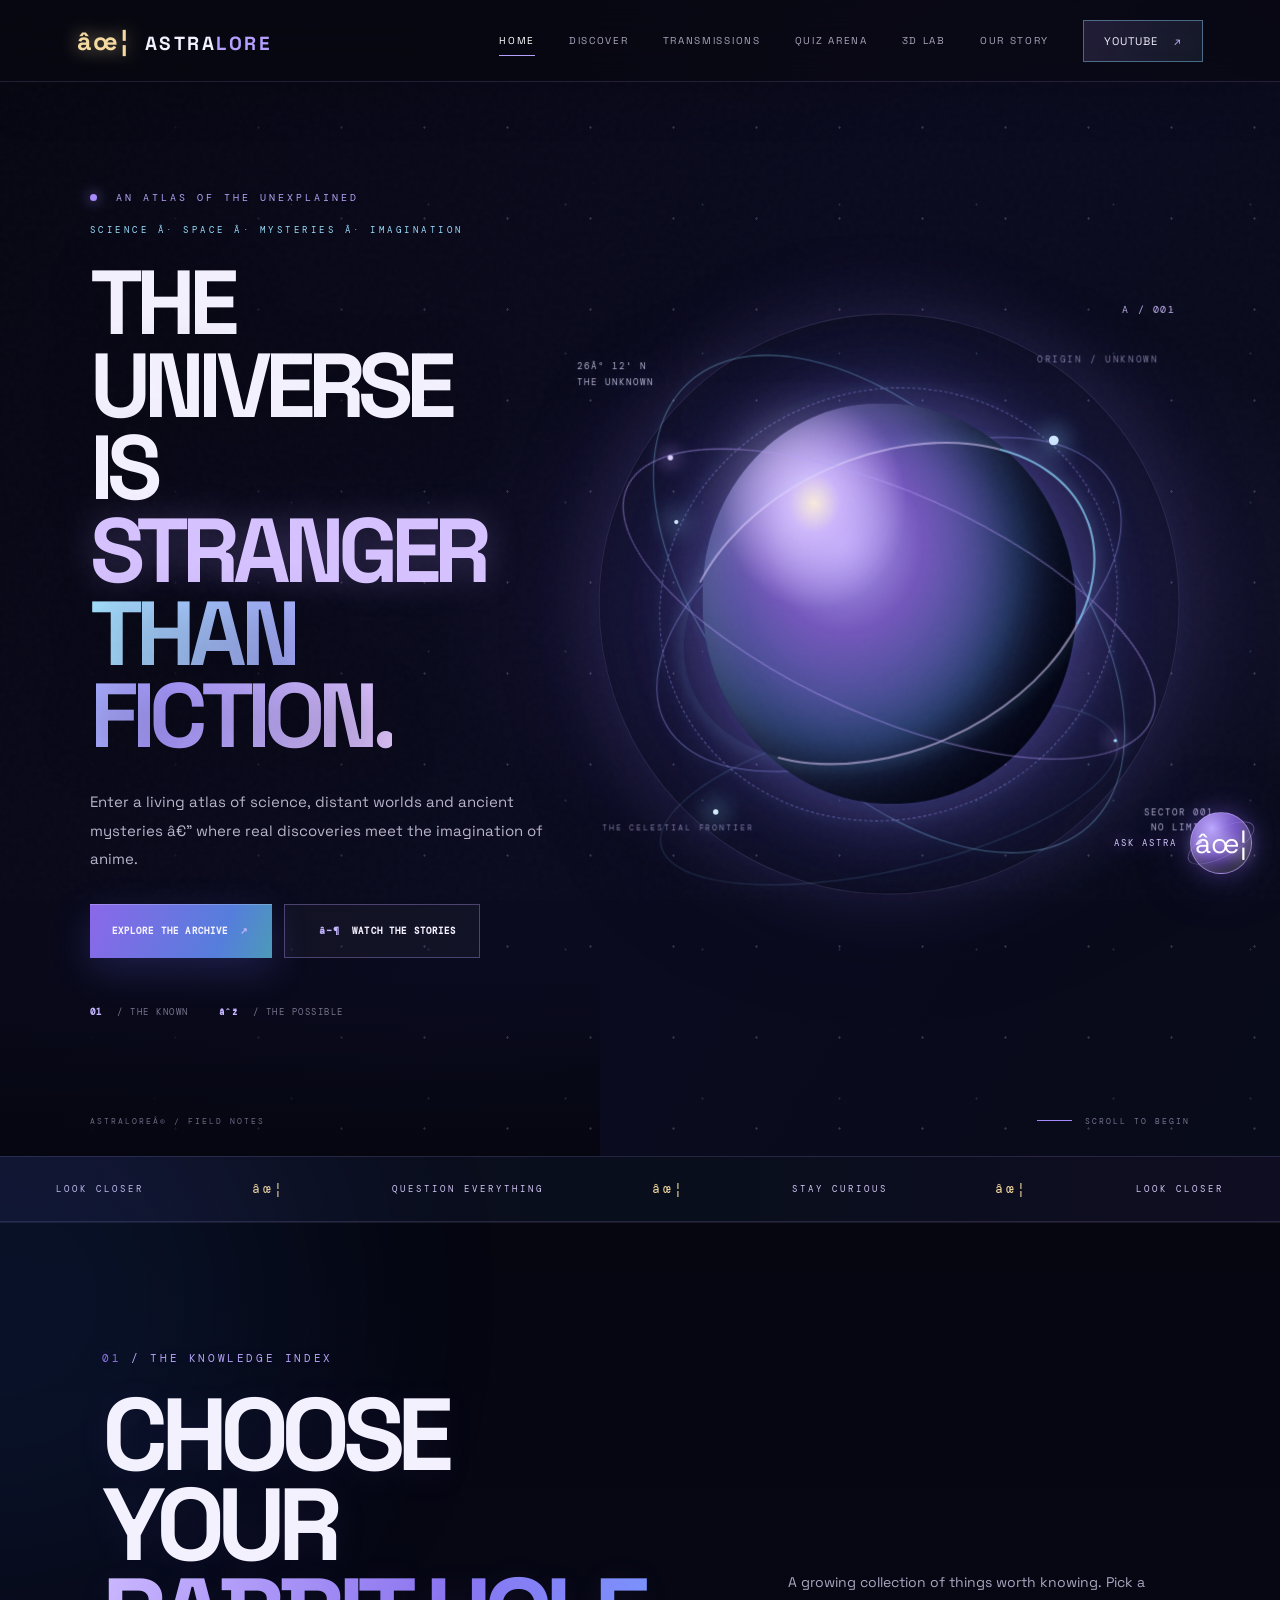
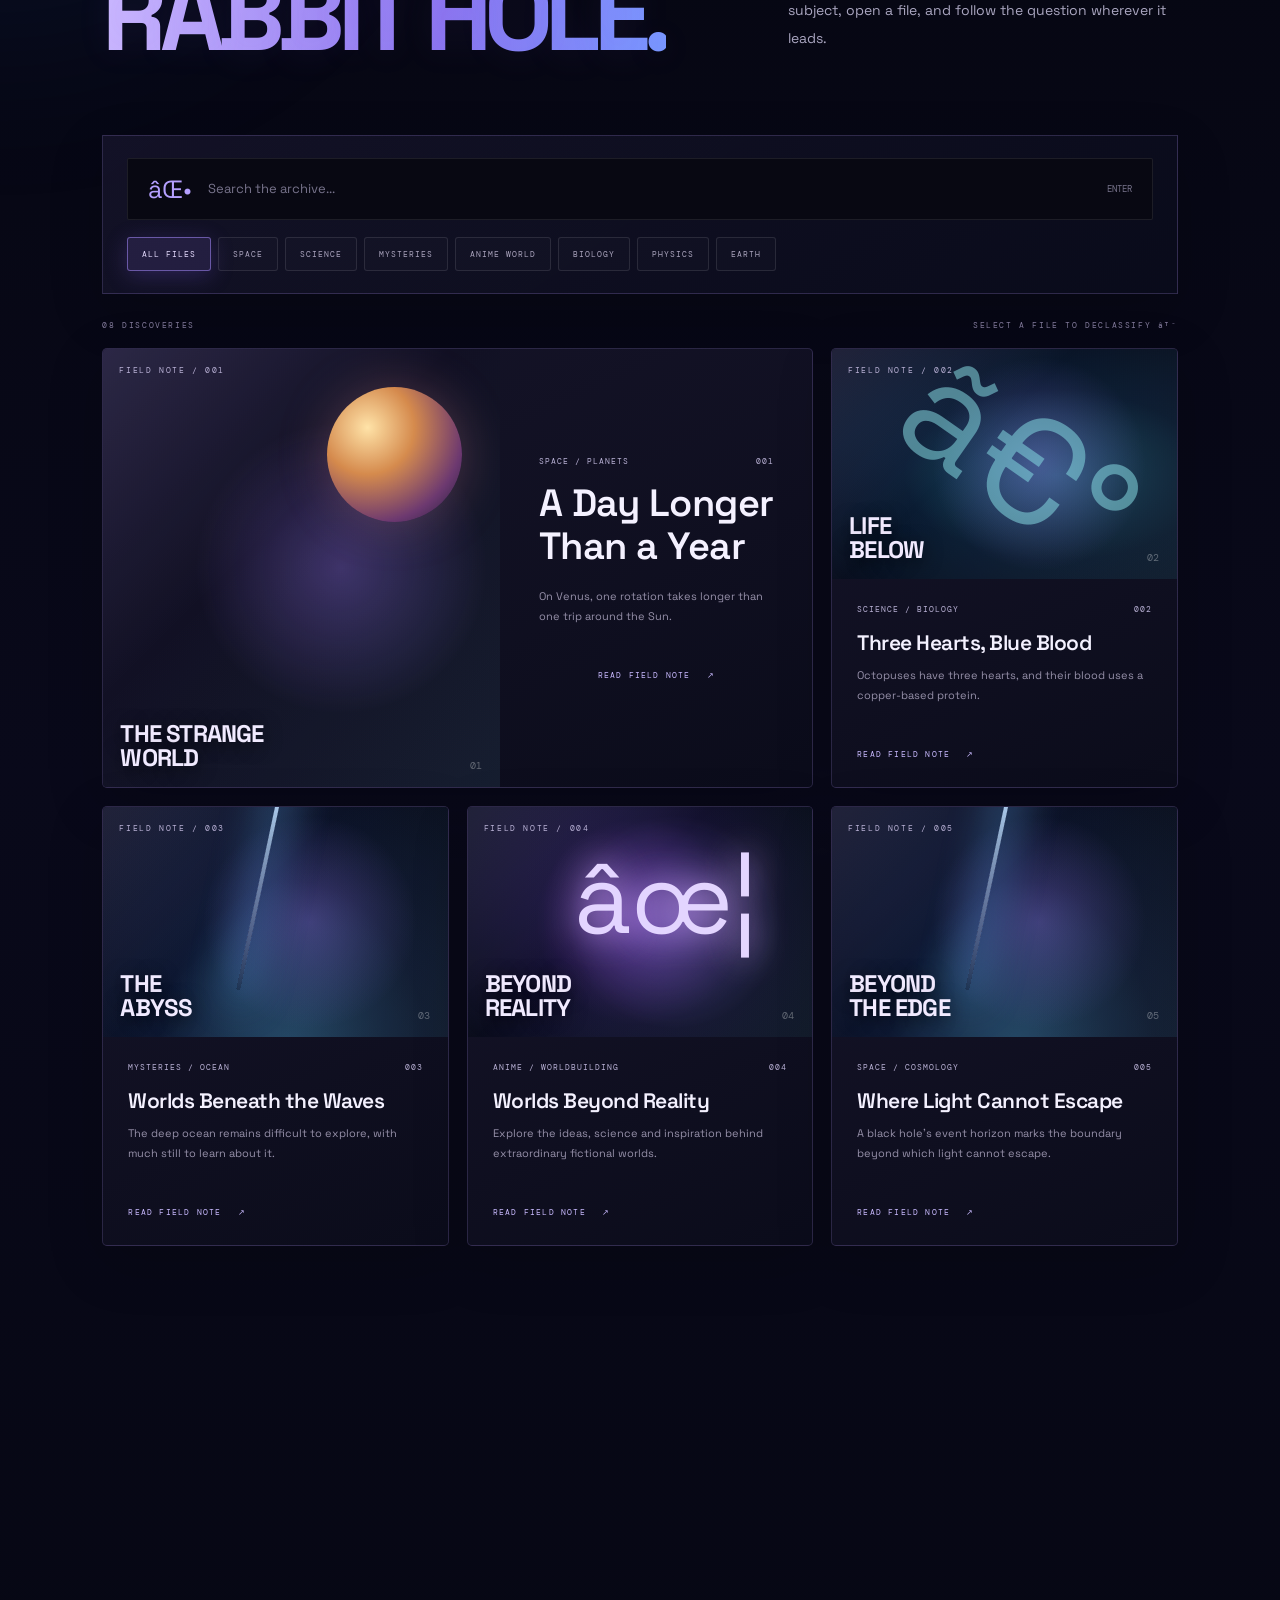
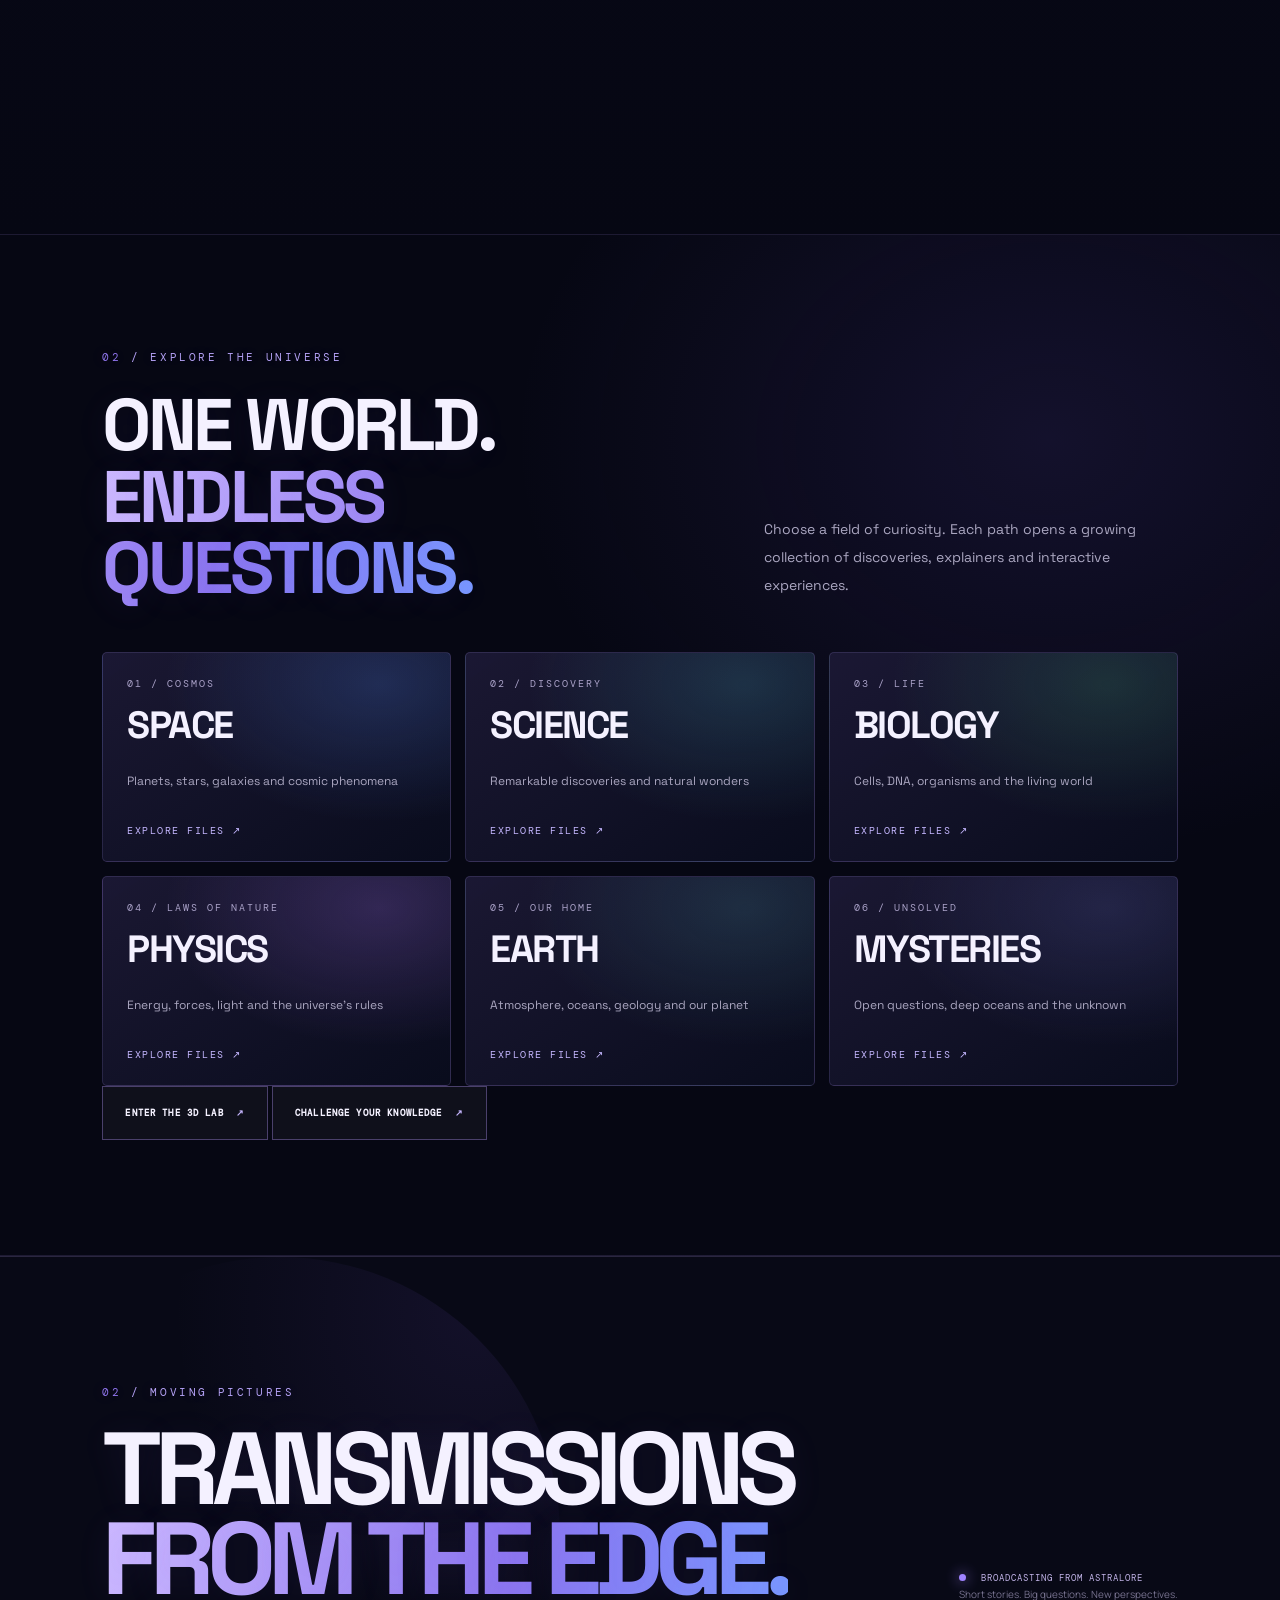
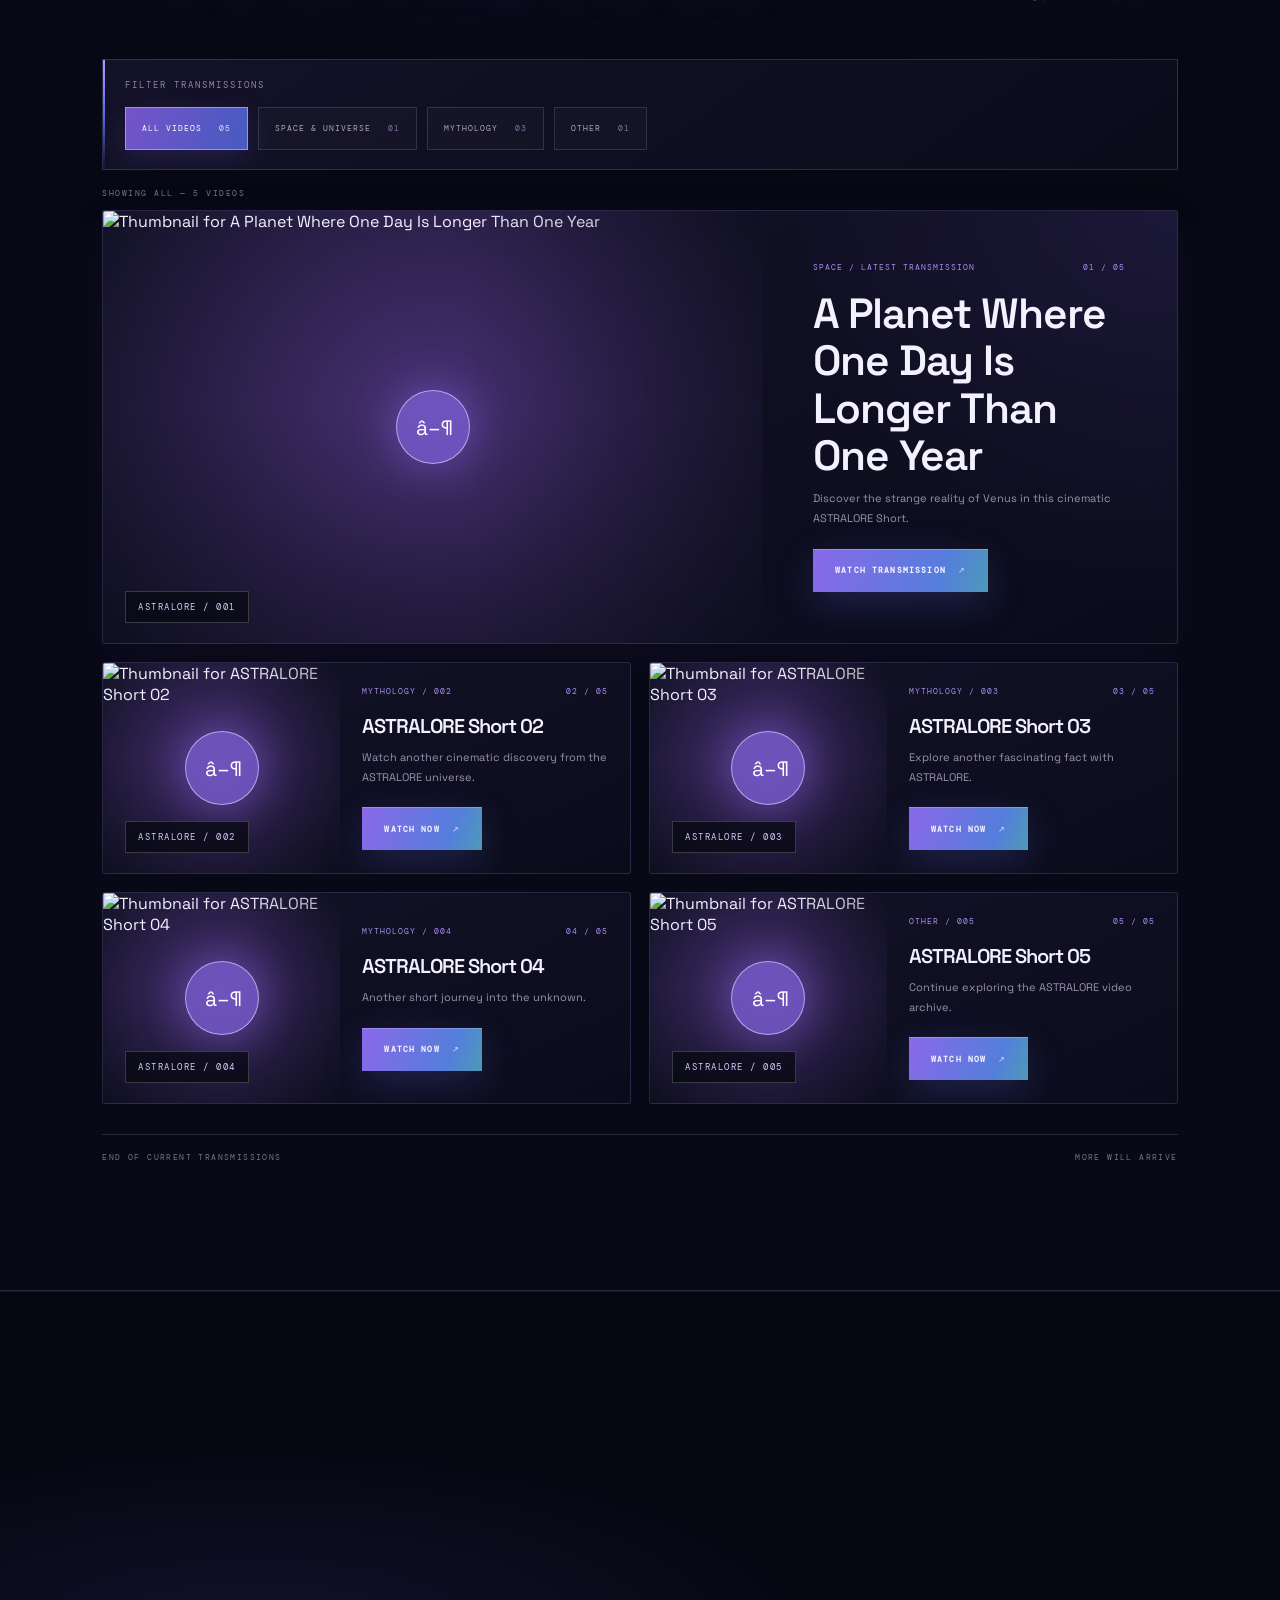
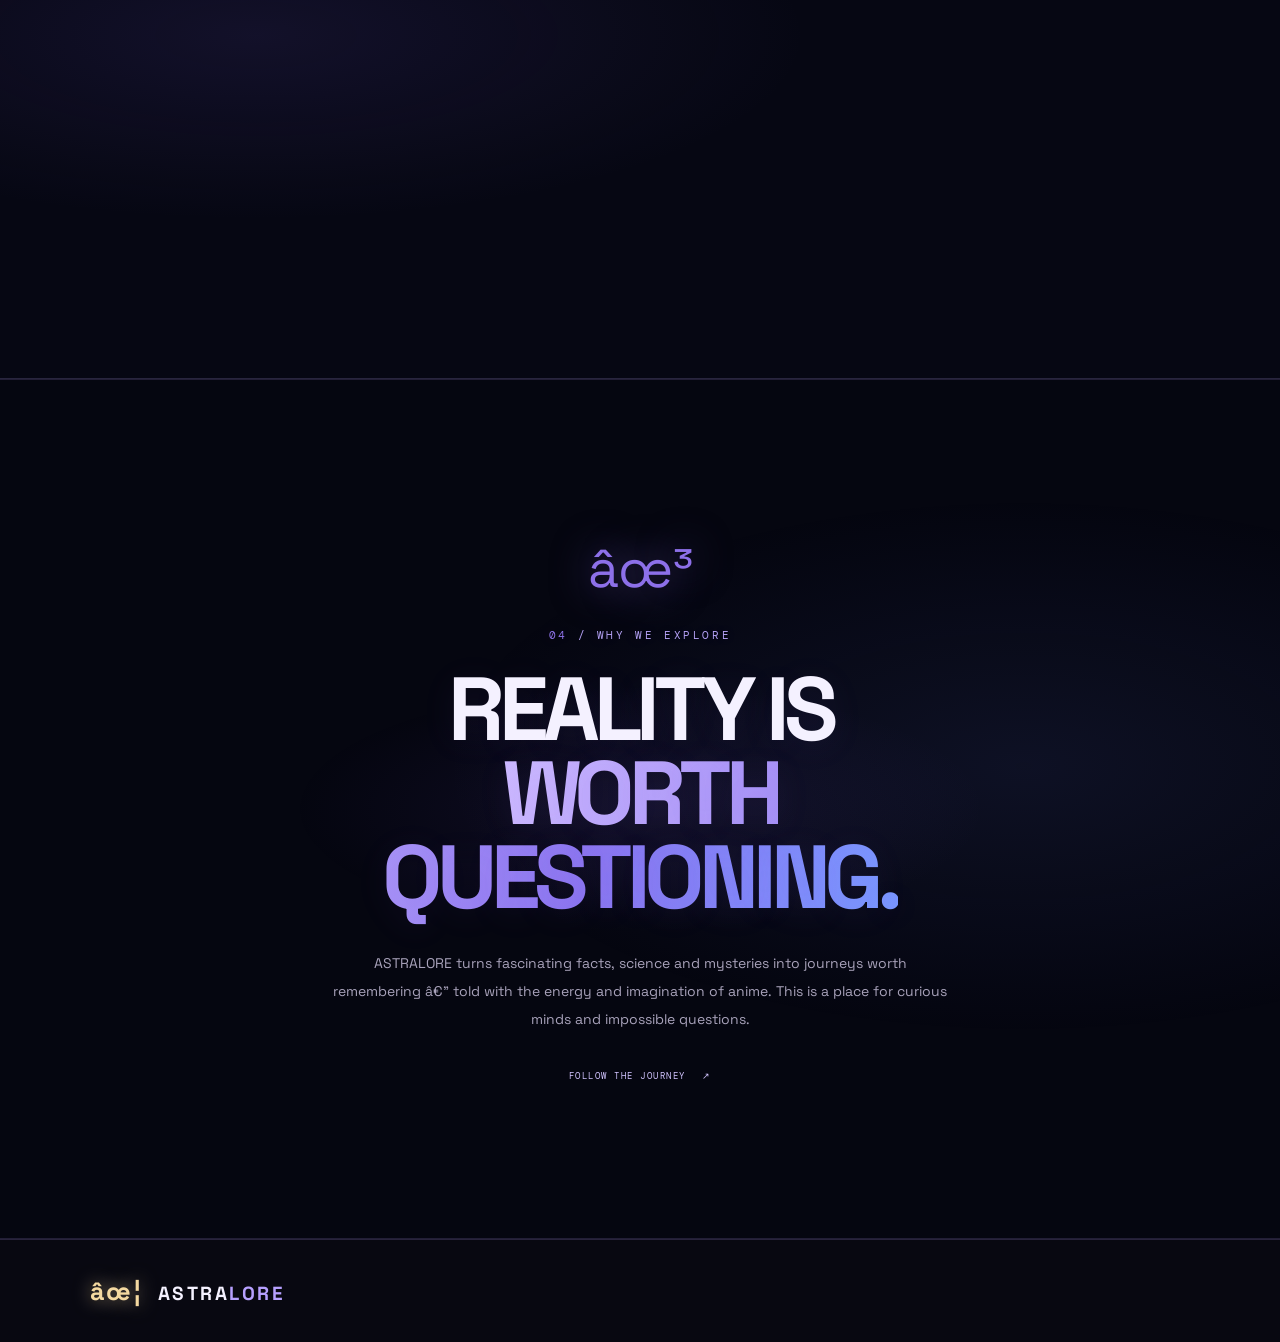
==== commit 4d8b53b1: "Restore 3D Lab entry point" ====
--- a/index.html
+++ b/index.html
@@ -25,6 +25,7 @@
       <a class="nav-link" href="#explore">DISCOVER</a>
       <a class="nav-link" href="#videos">TRANSMISSIONS</a>
       <a class="nav-link" href="quiz.html">QUIZ ARENA</a>
+      <a class="nav-link" href="3d-lab.html">3D LAB</a>
       <a class="nav-link" href="#about">OUR STORY</a>
       <a class="nav-cta" href="https://youtube.com/@astralore-d6k" target="_blank" rel="noopener">YOUTUBE <span>↗</span></a>
     </nav>
@@ -140,7 +141,7 @@
         <button class="v12-world-card v12-world-earth" type="button" data-v12-filter="earth"><span>05 / OUR HOME</span><strong>EARTH</strong><small>Atmosphere, oceans, geology and our planet</small><b>EXPLORE FILES ↗</b></button>
         <button class="v12-world-card v12-world-mystery" type="button" data-v12-filter="mysteries"><span>06 / UNSOLVED</span><strong>MYSTERIES</strong><small>Open questions, deep oceans and the unknown</small><b>EXPLORE FILES ↗</b></button>
       </div>
-      <div class="v12-world-actions"><a class="button button-ghost" href="quiz.html">CHALLENGE YOUR KNOWLEDGE <span>↗</span></a></div>
+      <div class="v12-world-actions"><a class="button button-ghost" href="3d-lab.html">ENTER THE 3D LAB <span>↗</span></a> <a class="button button-ghost" href="quiz.html">CHALLENGE YOUR KNOWLEDGE <span>↗</span></a></div>
     </section>
 
     <section class="videos-section section v9-transmissions" id="videos">
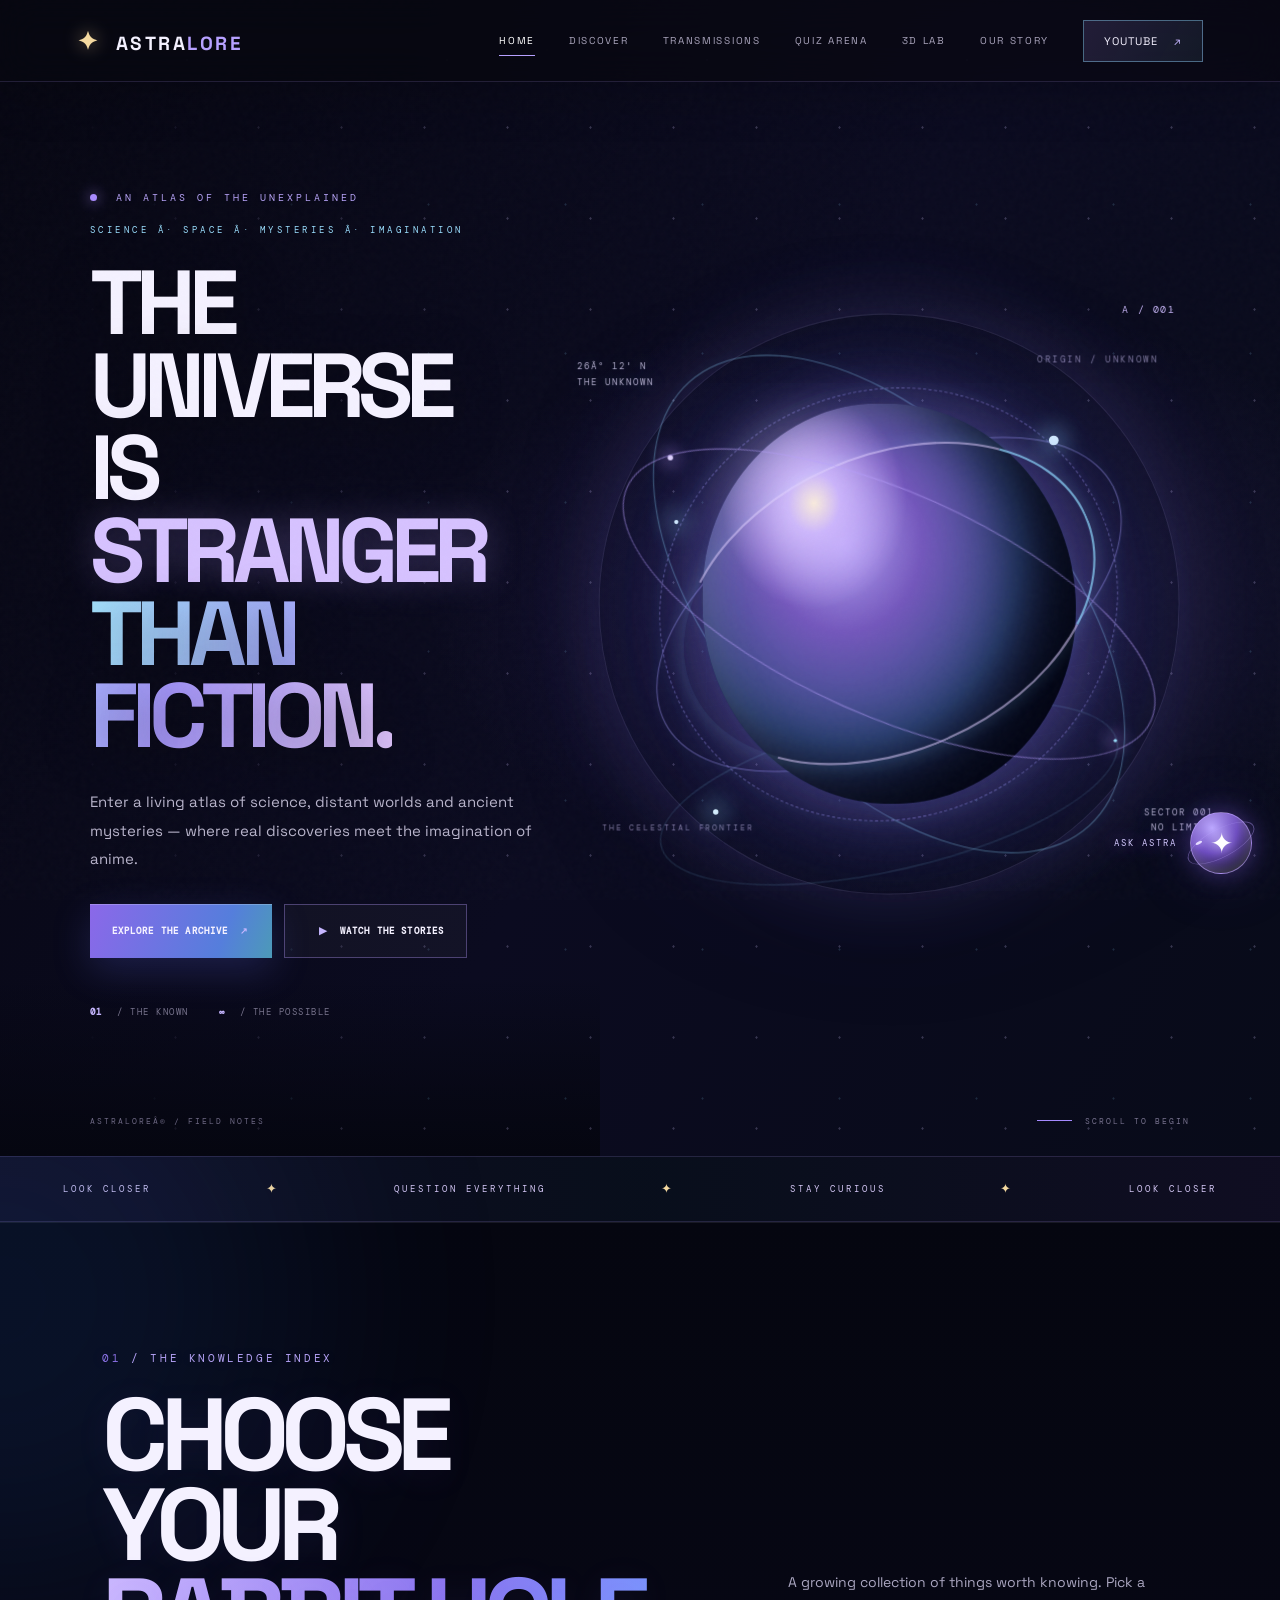
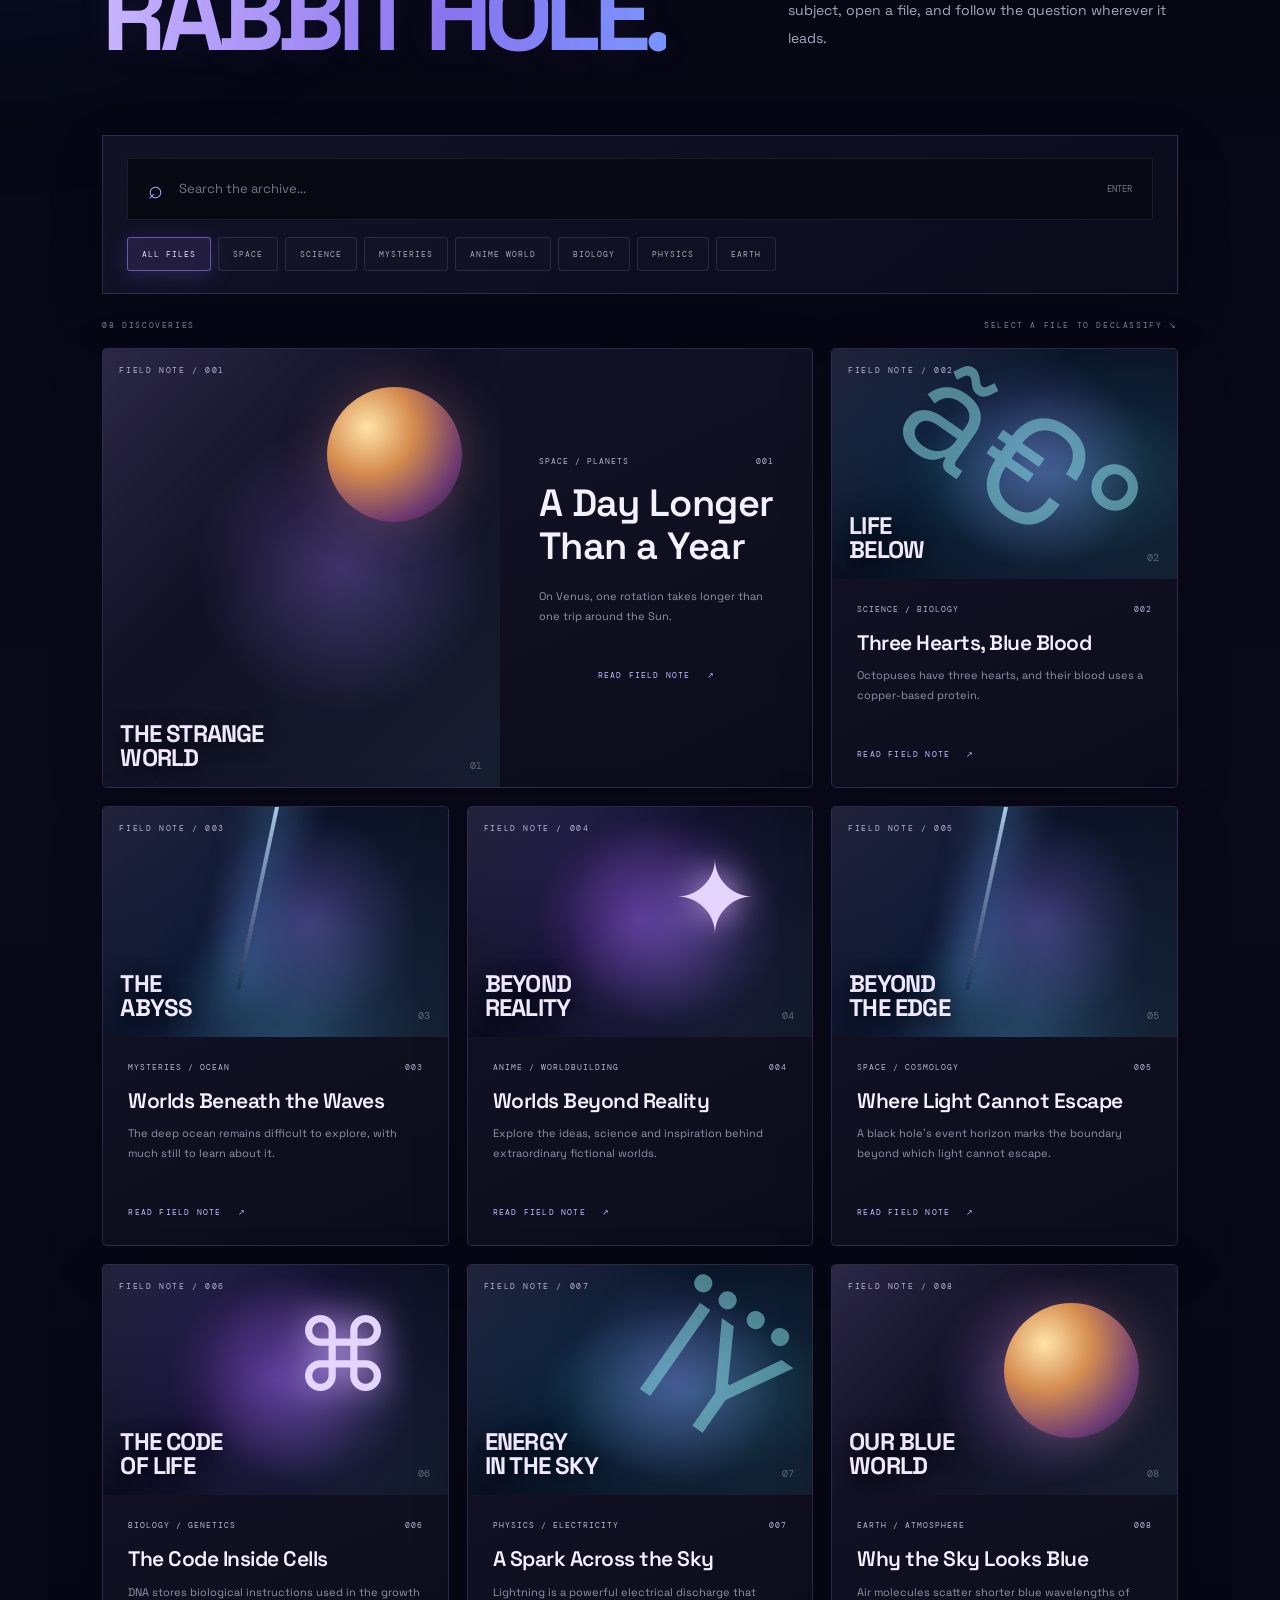
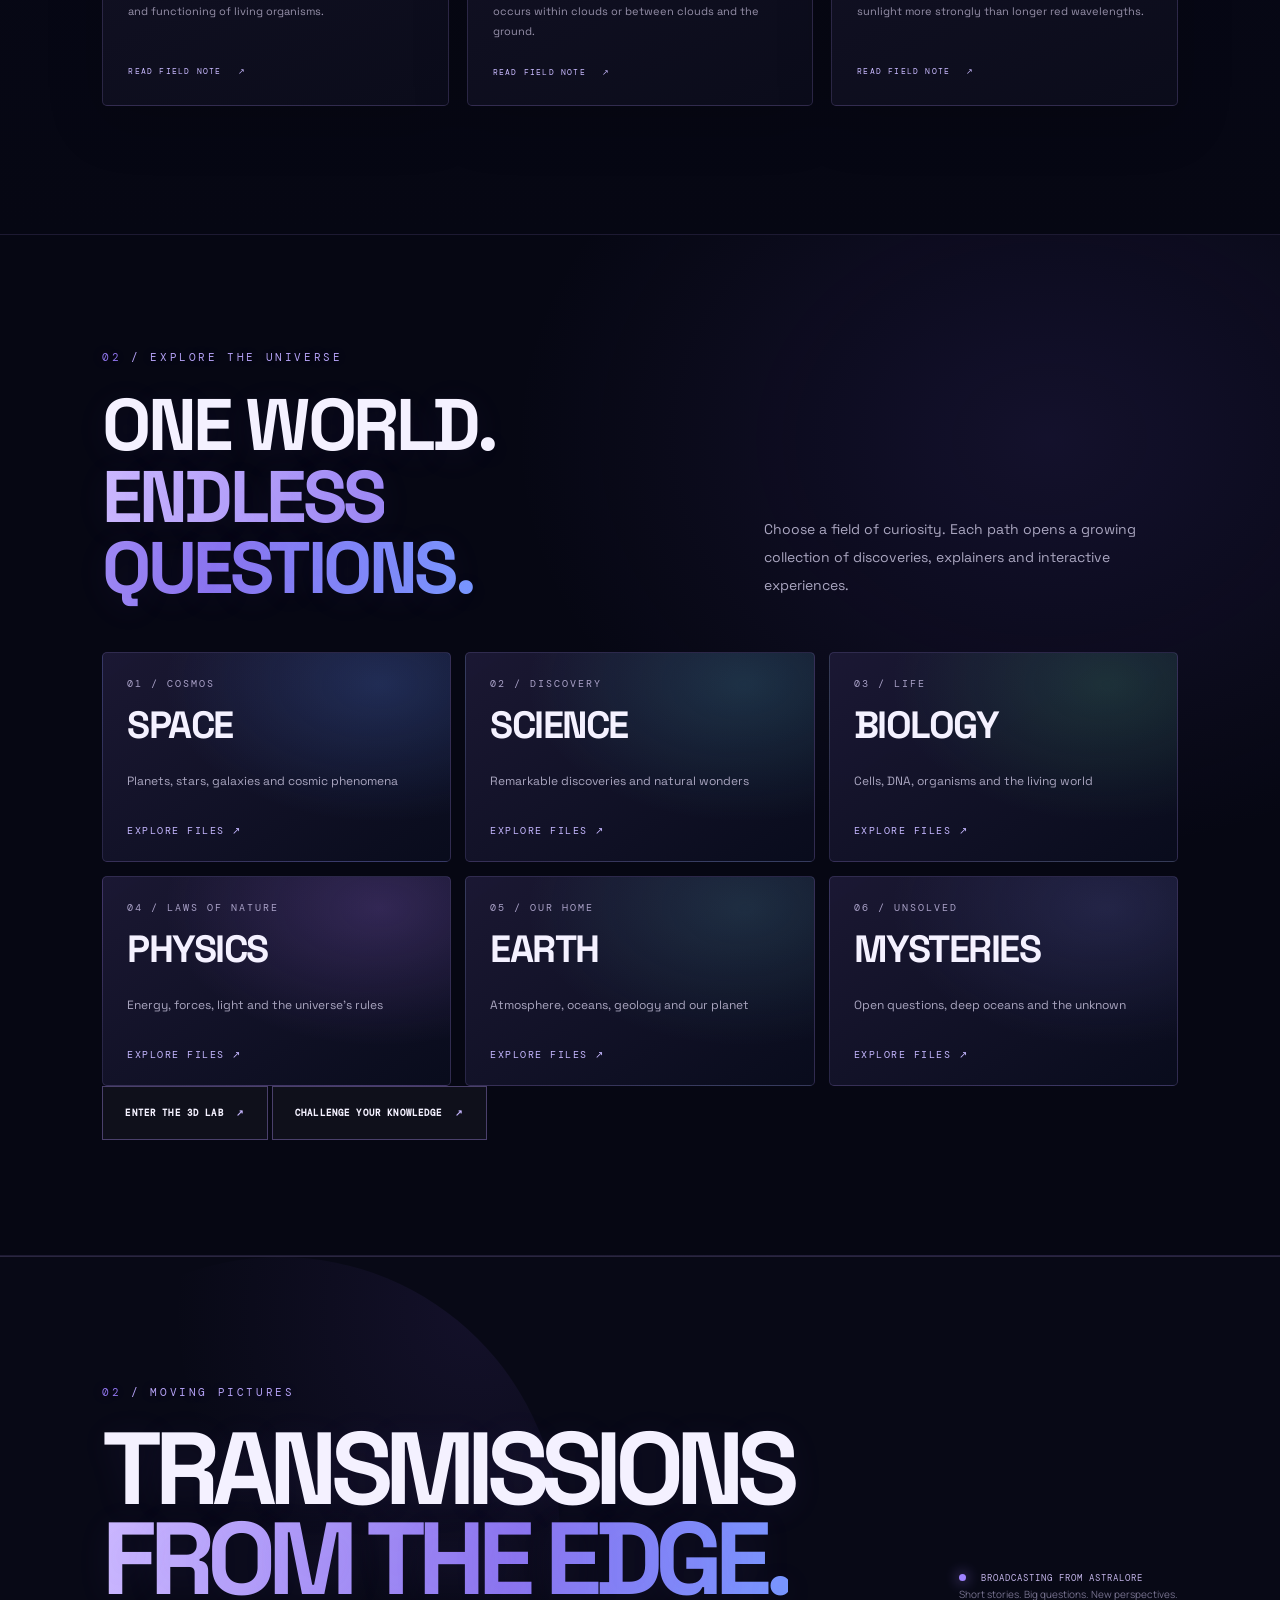
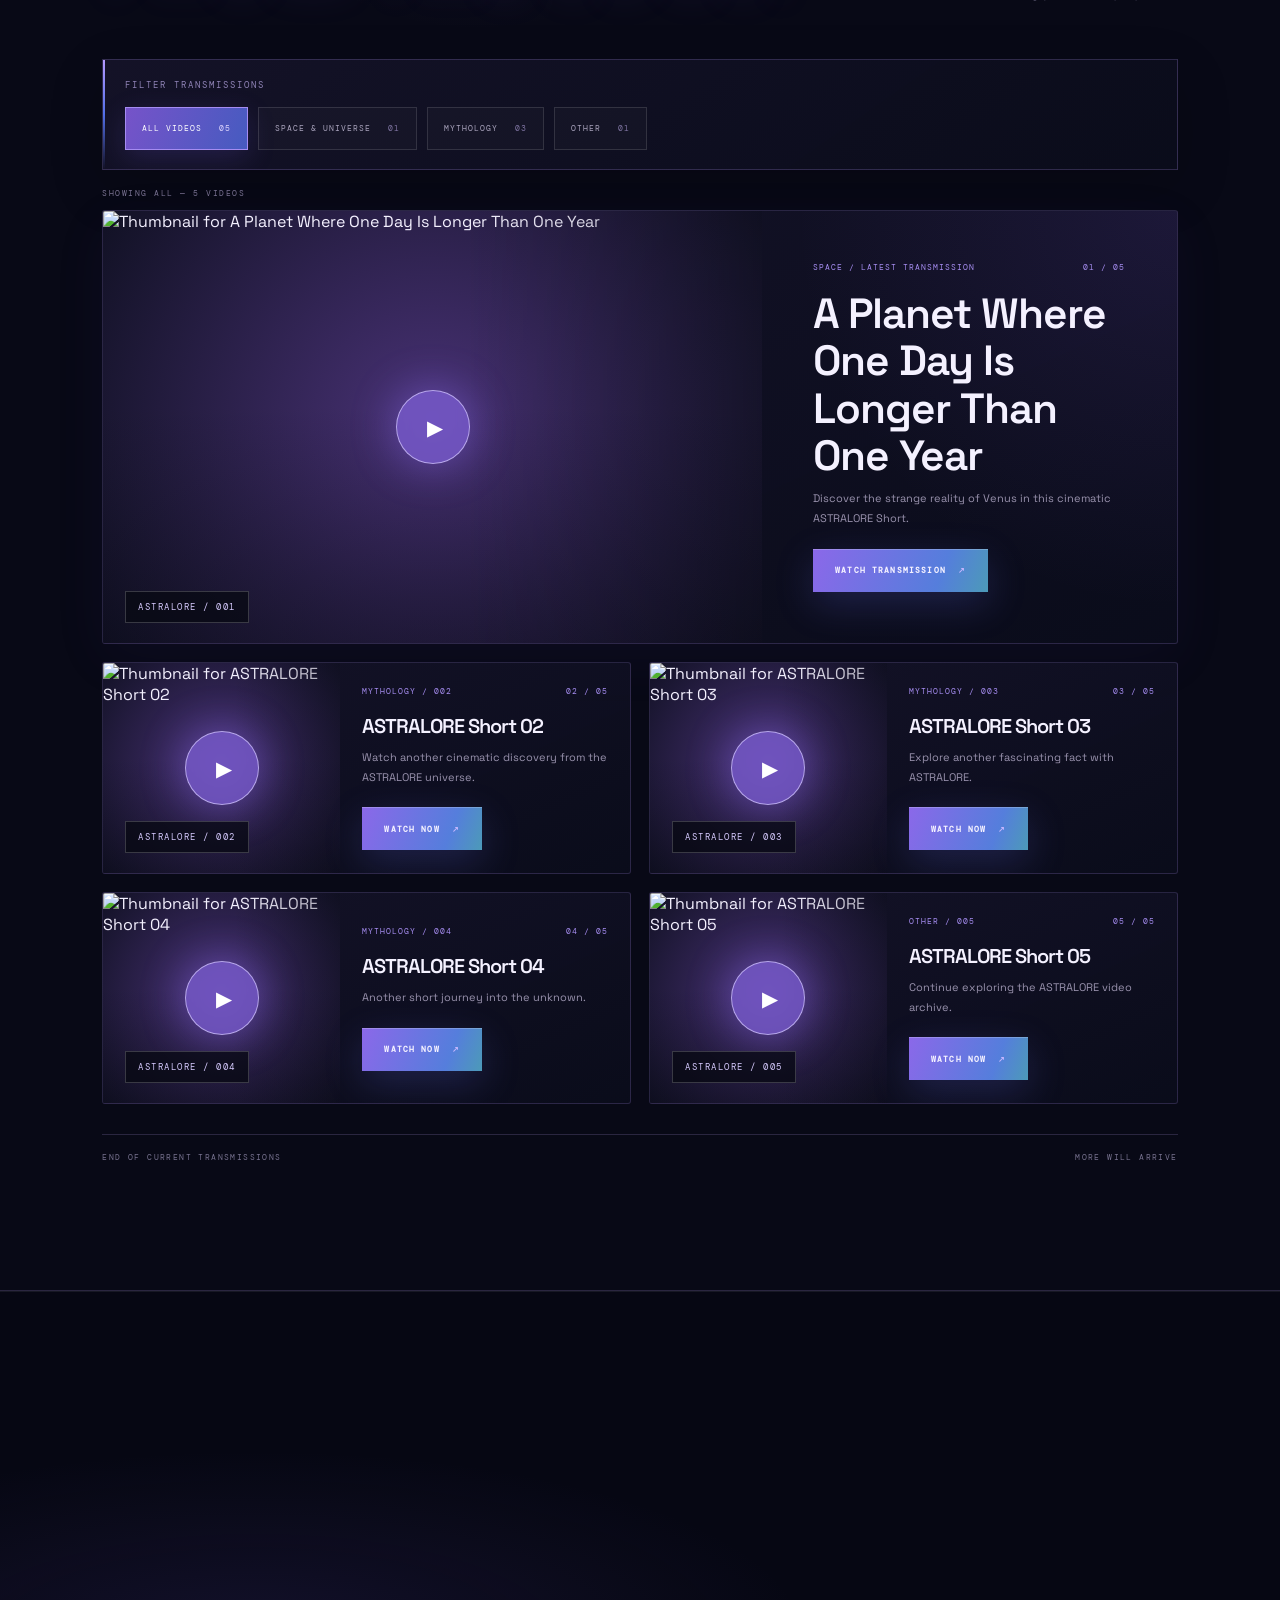
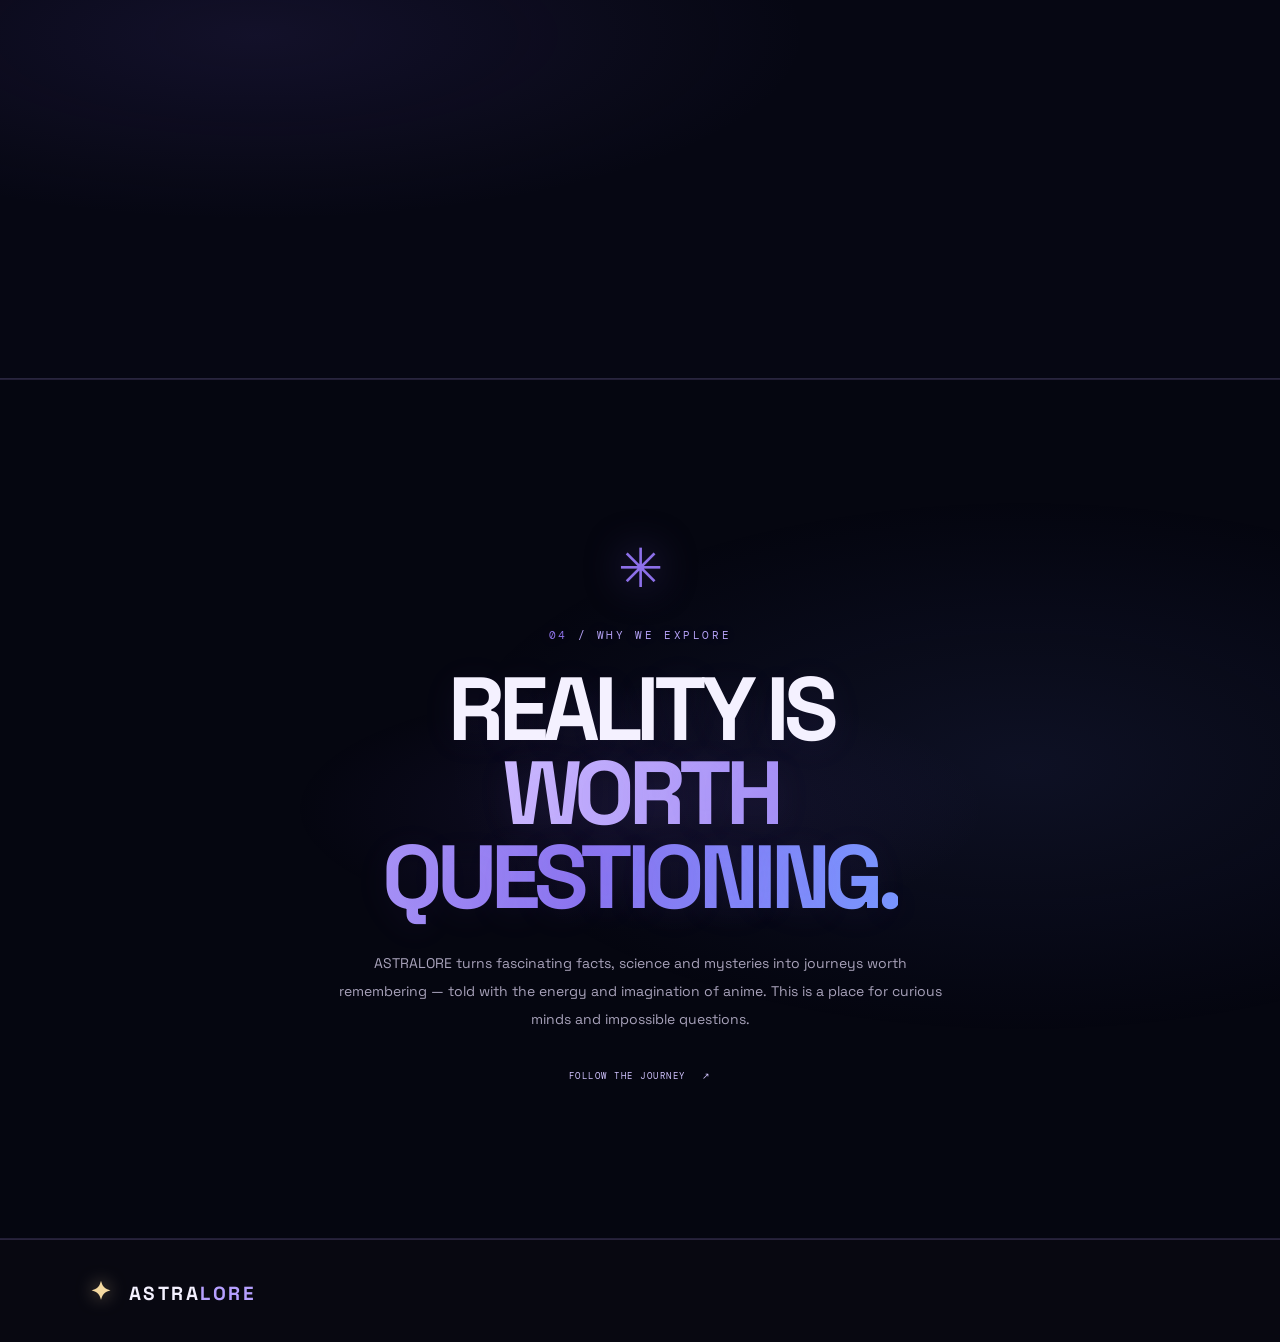
==== commit c020bbee: "Fix corrupted symbol encoding on homepage" ====
--- a/index.html
+++ b/index.html
@@ -4,8 +4,8 @@
   <meta charset="UTF-8">
   <meta name="viewport" content="width=device-width, initial-scale=1.0">
   <meta name="theme-color" content="#070711">
-  <meta name="description" content="ASTRALORE â€” enter a universe of science, space, mysteries and extraordinary stories.">
-  <title>ASTRALORE â€” Explore Beyond</title>
+  <meta name="description" content="ASTRALORE &#8212; enter a universe of science, space, mysteries and extraordinary stories.">
+  <title>ASTRALORE &#8212; Explore Beyond</title>
   <link rel="preconnect" href="https://fonts.googleapis.com">
   <link rel="preconnect" href="https://fonts.gstatic.com" crossorigin>
   <link href="https://fonts.googleapis.com/css2?family=DM+Mono:wght@400;500&family=Manrope:wght@400;500;600;700;800&family=Space+Grotesk:wght@400;500;600;700&display=swap" rel="stylesheet">
@@ -18,8 +18,8 @@
   <div class="ambient ambient-one"></div><div class="ambient ambient-two"></div>
 
   <header class="site-header" id="top">
-    <a class="brand" href="#home" aria-label="ASTRALORE home"><span class="brand-star">âœ¦</span> ASTRA<span>LORE</span></a>
-    <button class="menu-toggle" id="menuToggle" aria-label="Open menu" aria-expanded="false">â˜°</button>
+    <a class="brand" href="#home" aria-label="ASTRALORE home"><span class="brand-star">&#10022;</span> ASTRA<span>LORE</span></a>
+    <button class="menu-toggle" id="menuToggle" aria-label="Open menu" aria-expanded="false">&#9776;</button>
     <nav class="nav" id="nav" aria-label="Main navigation">
       <a class="nav-link active" href="#home">HOME</a>
       <a class="nav-link" href="#explore">DISCOVER</a>
@@ -37,12 +37,12 @@
         <div class="eyebrow"><span class="pulse"></span> AN ATLAS OF THE UNEXPLAINED</div>
         <div class="hero-kicker">SCIENCE Â· SPACE Â· MYSTERIES Â· IMAGINATION</div>
         <h1>THE UNIVERSE<br>IS <em>STRANGER</em><br><span>THAN FICTION.</span></h1>
-        <p class="hero-description">Enter a living atlas of science, distant worlds and ancient mysteries â€” where real discoveries meet the imagination of anime.</p>
+        <p class="hero-description">Enter a living atlas of science, distant worlds and ancient mysteries &#8212; where real discoveries meet the imagination of anime.</p>
         <div class="hero-actions">
           <a class="button button-primary" href="#explore">EXPLORE THE ARCHIVE <span>↗</span></a>
-          <a class="button button-ghost" href="https://youtube.com/@astralore-d6k" target="_blank" rel="noopener"><span class="play">â–¶</span> WATCH THE STORIES</a>
+          <a class="button button-ghost" href="https://youtube.com/@astralore-d6k" target="_blank" rel="noopener"><span class="play">&#9654;</span> WATCH THE STORIES</a>
         </div>
-        <div class="hero-meta"><span><b>01</b> / THE KNOWN</span><span><b>âˆž</b> / THE POSSIBLE</span></div>
+        <div class="hero-meta"><span><b>01</b> / THE KNOWN</span><span><b>&#8734;</b> / THE POSSIBLE</span></div>
       </div>
       <div class="hero-art v9-orbit-art" aria-label="A glowing illustrated planet surrounded by orbital paths">
         <div class="v9-art-grid"></div><div class="v10-star-map" aria-hidden="true"><span>ORIGIN / UNKNOWN</span><i></i><b></b><small>THE CELESTIAL FRONTIER</small></div><div class="v10-planet-rim" aria-hidden="true"></div>
@@ -58,7 +58,7 @@
     </section>
 
     <section class="v9-manifesto" aria-label="ASTRALORE motto">
-      <span>LOOK CLOSER</span><i>âœ¦</i><span>QUESTION EVERYTHING</span><i>âœ¦</i><span>STAY CURIOUS</span><i>âœ¦</i><span>LOOK CLOSER</span>
+      <span>LOOK CLOSER</span><i>&#10022;</i><span>QUESTION EVERYTHING</span><i>&#10022;</i><span>STAY CURIOUS</span><i>&#10022;</i><span>LOOK CLOSER</span>
     </section>
 
     <section class="archive section v9-archive" id="explore">
@@ -69,13 +69,13 @@
       </div>
       <div class="v9-archive-layout">
         <aside class="v9-archive-aside">
-          <span class="v9-aside-number">INDEX<br>001â€”004</span>
+          <span class="v9-aside-number">INDEX<br>001&#8212;004</span>
           <p>Curiosity is the only entry requirement.</p>
-          <span class="v9-aside-mark">âœ³</span>
+          <span class="v9-aside-mark">&#10035;</span>
         </aside>
         <div class="v9-archive-main">
           <div class="search-panel v9-search-panel">
-            <label class="search-box"><span class="search-icon">âŒ•</span><input id="searchInput" type="search" placeholder="Search the archive..." autocomplete="off"><kbd>ENTER</kbd><button id="clearSearch" aria-label="Clear search">Ã—</button></label>
+            <label class="search-box"><span class="search-icon">&#8981;</span><input id="searchInput" type="search" placeholder="Search the archive..." autocomplete="off"><kbd>ENTER</kbd><button id="clearSearch" aria-label="Clear search">&#215;</button></label>
             <div class="filter-row" id="filters" aria-label="Filter discoveries">
               <button class="filter active" data-filter="all">ALL FILES</button>
               <button class="filter" data-filter="space">SPACE</button>
@@ -87,7 +87,7 @@
               <button class="filter" data-filter="earth">EARTH</button>
             </div>
           </div>
-          <div class="results-line"><span id="resultCount">04 DISCOVERIES</span><span>SELECT A FILE TO DECLASSIFY â†˜</span></div>
+          <div class="results-line"><span id="resultCount">04 DISCOVERIES</span><span>SELECT A FILE TO DECLASSIFY &#8600;</span></div>
           <div class="fact-grid v9-fact-grid" id="factGrid">
             <article class="fact-card v9-fact-card" data-category="space" data-search="venus planet day longer year rotation orbit">
               <div class="card-art venus-art"><span class="card-code">FIELD NOTE / 001</span><div class="mini-planet venus"></div><span class="art-caption">THE STRANGE<br>WORLD</span><span class="v9-card-symbol">01</span></div>
@@ -102,7 +102,7 @@
               <div class="card-body"><div class="card-meta"><span>MYSTERIES / OCEAN</span><span>003</span></div><h3>Worlds Beneath the Waves</h3><p>The deep ocean remains difficult to explore, with much still to learn about it.</p><button class="read-link" data-open="ocean">READ FIELD NOTE <span>↗</span></button></div>
             </article>
             <article class="fact-card v9-fact-card" data-category="anime" data-search="anime storytelling imagination worlds characters">
-              <div class="card-art anime-art"><span class="card-code">FIELD NOTE / 004</span><div class="anime-sigil">âœ¦</div><span class="art-caption">BEYOND<br>REALITY</span><span class="v9-card-symbol">04</span></div>
+              <div class="card-art anime-art"><span class="card-code">FIELD NOTE / 004</span><div class="anime-sigil">&#10022;</div><span class="art-caption">BEYOND<br>REALITY</span><span class="v9-card-symbol">04</span></div>
               <div class="card-body"><div class="card-meta"><span>ANIME / WORLDBUILDING</span><span>004</span></div><h3>Worlds Beyond Reality</h3><p>Explore the ideas, science and inspiration behind extraordinary fictional worlds.</p><button class="read-link" data-open="anime">READ FIELD NOTE <span>↗</span></button></div>
             </article>
             <article class="fact-card v9-fact-card" data-category="space" data-search="black hole gravity event horizon spacetime astronomy">
@@ -110,7 +110,7 @@
               <div class="card-body"><div class="card-meta"><span>SPACE / COSMOLOGY</span><span>005</span></div><h3>Where Light Cannot Escape</h3><p>A black hole's event horizon marks the boundary beyond which light cannot escape.</p><button class="read-link" data-open="blackhole">READ FIELD NOTE <span>↗</span></button></div>
             </article>
             <article class="fact-card v9-fact-card" data-category="biology" data-search="DNA double helix genetics genetic information biology">
-              <div class="card-art anime-art"><span class="card-code">FIELD NOTE / 006</span><div class="anime-sigil">âŒ˜</div><span class="art-caption">THE CODE<br>OF LIFE</span><span class="v9-card-symbol">06</span></div>
+              <div class="card-art anime-art"><span class="card-code">FIELD NOTE / 006</span><div class="anime-sigil">&#8984;</div><span class="art-caption">THE CODE<br>OF LIFE</span><span class="v9-card-symbol">06</span></div>
               <div class="card-body"><div class="card-meta"><span>BIOLOGY / GENETICS</span><span>006</span></div><h3>The Code Inside Cells</h3><p>DNA stores biological instructions used in the growth and functioning of living organisms.</p><button class="read-link" data-open="dna">READ FIELD NOTE <span>↗</span></button></div>
             </article>
             <article class="fact-card v9-fact-card" data-category="physics" data-search="lightning electricity charge electrical discharge atmosphere physics">
@@ -122,7 +122,7 @@
               <div class="card-body"><div class="card-meta"><span>EARTH / ATMOSPHERE</span><span>008</span></div><h3>Why the Sky Looks Blue</h3><p>Air molecules scatter shorter blue wavelengths of sunlight more strongly than longer red wavelengths.</p><button class="read-link" data-open="bluesky">READ FIELD NOTE <span>↗</span></button></div>
             </article>
           </div>
-          <div class="empty-state" id="emptyState" hidden><span>âœ§</span><h3>NO SIGNAL FOUND</h3><p>Try another search or choose a different dimension.</p><button class="filter reset-button" id="resetFilters">RESET ARCHIVE</button></div>
+          <div class="empty-state" id="emptyState" hidden><span>&#10023;</span><h3>NO SIGNAL FOUND</h3><p>Try another search or choose a different dimension.</p><button class="filter reset-button" id="resetFilters">RESET ARCHIVE</button></div>
         </div>
       </div>
     </section>
@@ -161,23 +161,23 @@
       <div class="video-filter-status" id="videoFilterStatus" aria-live="polite">SHOWING ALL 5 VIDEOS</div>
       <div class="video-grid v9-video-grid">
         <article class="video-card video-card-featured" data-video-category="space">
-          <a class="video-thumbnail" href="https://youtube.com/shorts/x1vVXVKu3aE" target="_blank" rel="noopener" aria-label="Watch A Planet Where One Day Is Longer Than One Year on YouTube"><img src="https://img.youtube.com/vi/x1vVXVKu3aE/hqdefault.jpg" alt="Thumbnail for A Planet Where One Day Is Longer Than One Year" loading="lazy"><span class="video-play" aria-hidden="true">â–¶</span><span class="video-duration">ASTRALORE / 001</span></a>
+          <a class="video-thumbnail" href="https://youtube.com/shorts/x1vVXVKu3aE" target="_blank" rel="noopener" aria-label="Watch A Planet Where One Day Is Longer Than One Year on YouTube"><img src="https://img.youtube.com/vi/x1vVXVKu3aE/hqdefault.jpg" alt="Thumbnail for A Planet Where One Day Is Longer Than One Year" loading="lazy"><span class="video-play" aria-hidden="true">&#9654;</span><span class="video-duration">ASTRALORE / 001</span></a>
           <div class="video-card-copy"><div class="video-meta"><span>SPACE / LATEST TRANSMISSION</span><span>01 / 05</span></div><h3>A Planet Where One Day Is Longer Than One Year</h3><p>Discover the strange reality of Venus in this cinematic ASTRALORE Short.</p><a class="button button-primary video-watch" href="https://youtube.com/shorts/x1vVXVKu3aE" target="_blank" rel="noopener">WATCH TRANSMISSION <span>↗</span></a></div>
         </article>
         <article class="video-card" data-video-category="mythology">
-          <a class="video-thumbnail" href="https://youtube.com/shorts/os-6mDNoY-4" target="_blank" rel="noopener" aria-label="Watch ASTRALORE Short 02 on YouTube"><img src="https://img.youtube.com/vi/os-6mDNoY-4/hqdefault.jpg" alt="Thumbnail for ASTRALORE Short 02" loading="lazy"><span class="video-play" aria-hidden="true">â–¶</span><span class="video-duration">ASTRALORE / 002</span></a>
+          <a class="video-thumbnail" href="https://youtube.com/shorts/os-6mDNoY-4" target="_blank" rel="noopener" aria-label="Watch ASTRALORE Short 02 on YouTube"><img src="https://img.youtube.com/vi/os-6mDNoY-4/hqdefault.jpg" alt="Thumbnail for ASTRALORE Short 02" loading="lazy"><span class="video-play" aria-hidden="true">&#9654;</span><span class="video-duration">ASTRALORE / 002</span></a>
           <div class="video-card-copy"><div class="video-meta"><span>MYTHOLOGY / 002</span><span>02 / 05</span></div><h3>ASTRALORE Short 02</h3><p>Watch another cinematic discovery from the ASTRALORE universe.</p><a class="button button-primary video-watch" href="https://youtube.com/shorts/os-6mDNoY-4" target="_blank" rel="noopener">WATCH NOW <span>↗</span></a></div>
         </article>
         <article class="video-card" data-video-category="mythology">
-          <a class="video-thumbnail" href="https://youtube.com/shorts/1pJyuRVdsNA" target="_blank" rel="noopener" aria-label="Watch ASTRALORE Short 03 on YouTube"><img src="https://img.youtube.com/vi/1pJyuRVdsNA/hqdefault.jpg" alt="Thumbnail for ASTRALORE Short 03" loading="lazy"><span class="video-play" aria-hidden="true">â–¶</span><span class="video-duration">ASTRALORE / 003</span></a>
+          <a class="video-thumbnail" href="https://youtube.com/shorts/1pJyuRVdsNA" target="_blank" rel="noopener" aria-label="Watch ASTRALORE Short 03 on YouTube"><img src="https://img.youtube.com/vi/1pJyuRVdsNA/hqdefault.jpg" alt="Thumbnail for ASTRALORE Short 03" loading="lazy"><span class="video-play" aria-hidden="true">&#9654;</span><span class="video-duration">ASTRALORE / 003</span></a>
           <div class="video-card-copy"><div class="video-meta"><span>MYTHOLOGY / 003</span><span>03 / 05</span></div><h3>ASTRALORE Short 03</h3><p>Explore another fascinating fact with ASTRALORE.</p><a class="button button-primary video-watch" href="https://youtube.com/shorts/1pJyuRVdsNA" target="_blank" rel="noopener">WATCH NOW <span>↗</span></a></div>
         </article>
         <article class="video-card" data-video-category="mythology">
-          <a class="video-thumbnail" href="https://youtube.com/shorts/B0doTvsFiGk" target="_blank" rel="noopener" aria-label="Watch ASTRALORE Short 04 on YouTube"><img src="https://img.youtube.com/vi/B0doTvsFiGk/hqdefault.jpg" alt="Thumbnail for ASTRALORE Short 04" loading="lazy"><span class="video-play" aria-hidden="true">â–¶</span><span class="video-duration">ASTRALORE / 004</span></a>
+          <a class="video-thumbnail" href="https://youtube.com/shorts/B0doTvsFiGk" target="_blank" rel="noopener" aria-label="Watch ASTRALORE Short 04 on YouTube"><img src="https://img.youtube.com/vi/B0doTvsFiGk/hqdefault.jpg" alt="Thumbnail for ASTRALORE Short 04" loading="lazy"><span class="video-play" aria-hidden="true">&#9654;</span><span class="video-duration">ASTRALORE / 004</span></a>
           <div class="video-card-copy"><div class="video-meta"><span>MYTHOLOGY / 004</span><span>04 / 05</span></div><h3>ASTRALORE Short 04</h3><p>Another short journey into the unknown.</p><a class="button button-primary video-watch" href="https://youtube.com/shorts/B0doTvsFiGk" target="_blank" rel="noopener">WATCH NOW <span>↗</span></a></div>
         </article>
         <article class="video-card" data-video-category="other">
-          <a class="video-thumbnail" href="https://youtube.com/shorts/dZE05-KrsXk" target="_blank" rel="noopener" aria-label="Watch ASTRALORE Short 05 on YouTube"><img src="https://img.youtube.com/vi/dZE05-KrsXk/hqdefault.jpg" alt="Thumbnail for ASTRALORE Short 05" loading="lazy"><span class="video-play" aria-hidden="true">â–¶</span><span class="video-duration">ASTRALORE / 005</span></a>
+          <a class="video-thumbnail" href="https://youtube.com/shorts/dZE05-KrsXk" target="_blank" rel="noopener" aria-label="Watch ASTRALORE Short 05 on YouTube"><img src="https://img.youtube.com/vi/dZE05-KrsXk/hqdefault.jpg" alt="Thumbnail for ASTRALORE Short 05" loading="lazy"><span class="video-play" aria-hidden="true">&#9654;</span><span class="video-duration">ASTRALORE / 005</span></a>
           <div class="video-card-copy"><div class="video-meta"><span>OTHER / 005</span><span>05 / 05</span></div><h3>ASTRALORE Short 05</h3><p>Continue exploring the ASTRALORE video archive.</p><a class="button button-primary video-watch" href="https://youtube.com/shorts/dZE05-KrsXk" target="_blank" rel="noopener">WATCH NOW <span>↗</span></a></div>
         </article>
       </div>
@@ -190,19 +190,19 @@
     </section>
 
     <section class="about-section section v9-about" id="about">
-      <div class="v9-about-mark">âœ³</div>
+      <div class="v9-about-mark">&#10035;</div>
       <div class="eyebrow"><span class="section-number">04</span> / WHY WE EXPLORE</div>
       <h2>REALITY IS<br><span>WORTH QUESTIONING.</span></h2>
-      <p>ASTRALORE turns fascinating facts, science and mysteries into journeys worth remembering â€” told with the energy and imagination of anime. This is a place for curious minds and impossible questions.</p>
+      <p>ASTRALORE turns fascinating facts, science and mysteries into journeys worth remembering &#8212; told with the energy and imagination of anime. This is a place for curious minds and impossible questions.</p>
       <a class="text-link" href="https://youtube.com/@astralore-d6k" target="_blank" rel="noopener">FOLLOW THE JOURNEY <span>↗</span></a>
     </section>
   </main>
 
-  <footer class="footer v9-footer"><a class="brand" href="#home"><span class="brand-star">âœ¦</span> ASTRA<span>LORE</span></a><span>Â© 2026 ASTRALORE / EXPLORE BEYOND</span><a href="#top">BACK TO ORIGIN â†‘</a></footer>
-
-  <div class="modal-backdrop" id="modal" hidden><section class="fact-modal" role="dialog" aria-modal="true" aria-labelledby="modalTitle"><button class="modal-close" id="modalClose" aria-label="Close">Ã—</button><div class="eyebrow" id="modalCategory">ARCHIVE FILE</div><div class="modal-index" id="modalIndex">FILE // 001</div><h2 id="modalTitle">A discovery</h2><p id="modalText"></p><div class="modal-note">ASTRALORE ARCHIVE <span>â€¢</span> STAY CURIOUS</div></section></div>
-
-  <a class="astra-launcher-wrap" href="astra.html" aria-label="Open dedicated ASTRA AI page"><span class="astra-launcher-label">ASK ASTRA</span><span class="astra-launcher" aria-hidden="true"><span class="astra-launcher-orbit"></span><span class="astra-launcher-core">âœ¦</span></span></a>
+  <footer class="footer v9-footer"><a class="brand" href="#home"><span class="brand-star">&#10022;</span> ASTRA<span>LORE</span></a><span>&#169; 2026 ASTRALORE / EXPLORE BEYOND</span><a href="#top">BACK TO ORIGIN &#8593;</a></footer>
+
+  <div class="modal-backdrop" id="modal" hidden><section class="fact-modal" role="dialog" aria-modal="true" aria-labelledby="modalTitle"><button class="modal-close" id="modalClose" aria-label="Close">&#215;</button><div class="eyebrow" id="modalCategory">ARCHIVE FILE</div><div class="modal-index" id="modalIndex">FILE // 001</div><h2 id="modalTitle">A discovery</h2><p id="modalText"></p><div class="modal-note">ASTRALORE ARCHIVE <span>&#8226;</span> STAY CURIOUS</div></section></div>
+
+  <a class="astra-launcher-wrap" href="astra.html" aria-label="Open dedicated ASTRA AI page"><span class="astra-launcher-label">ASK ASTRA</span><span class="astra-launcher" aria-hidden="true"><span class="astra-launcher-orbit"></span><span class="astra-launcher-core">&#10022;</span></span></a>
   <script src="script.js"></script>
 </body>
 </html>
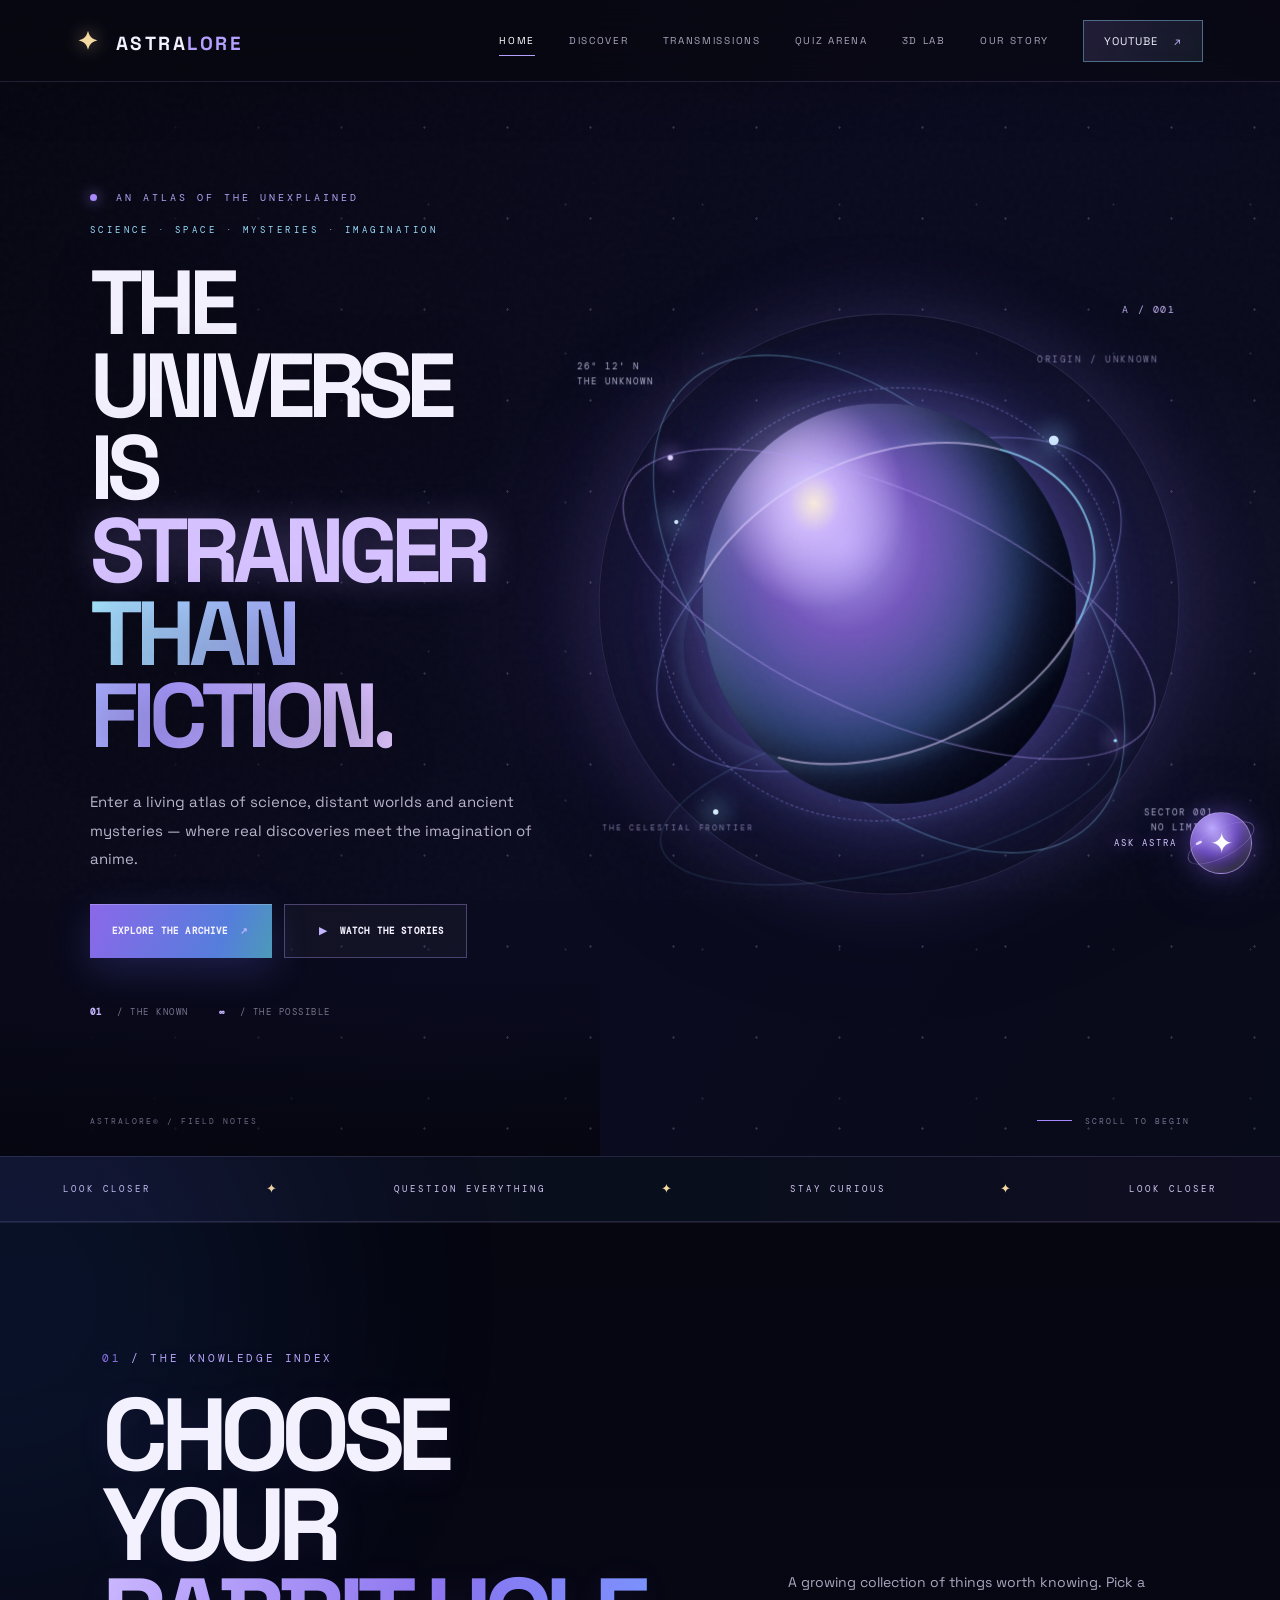
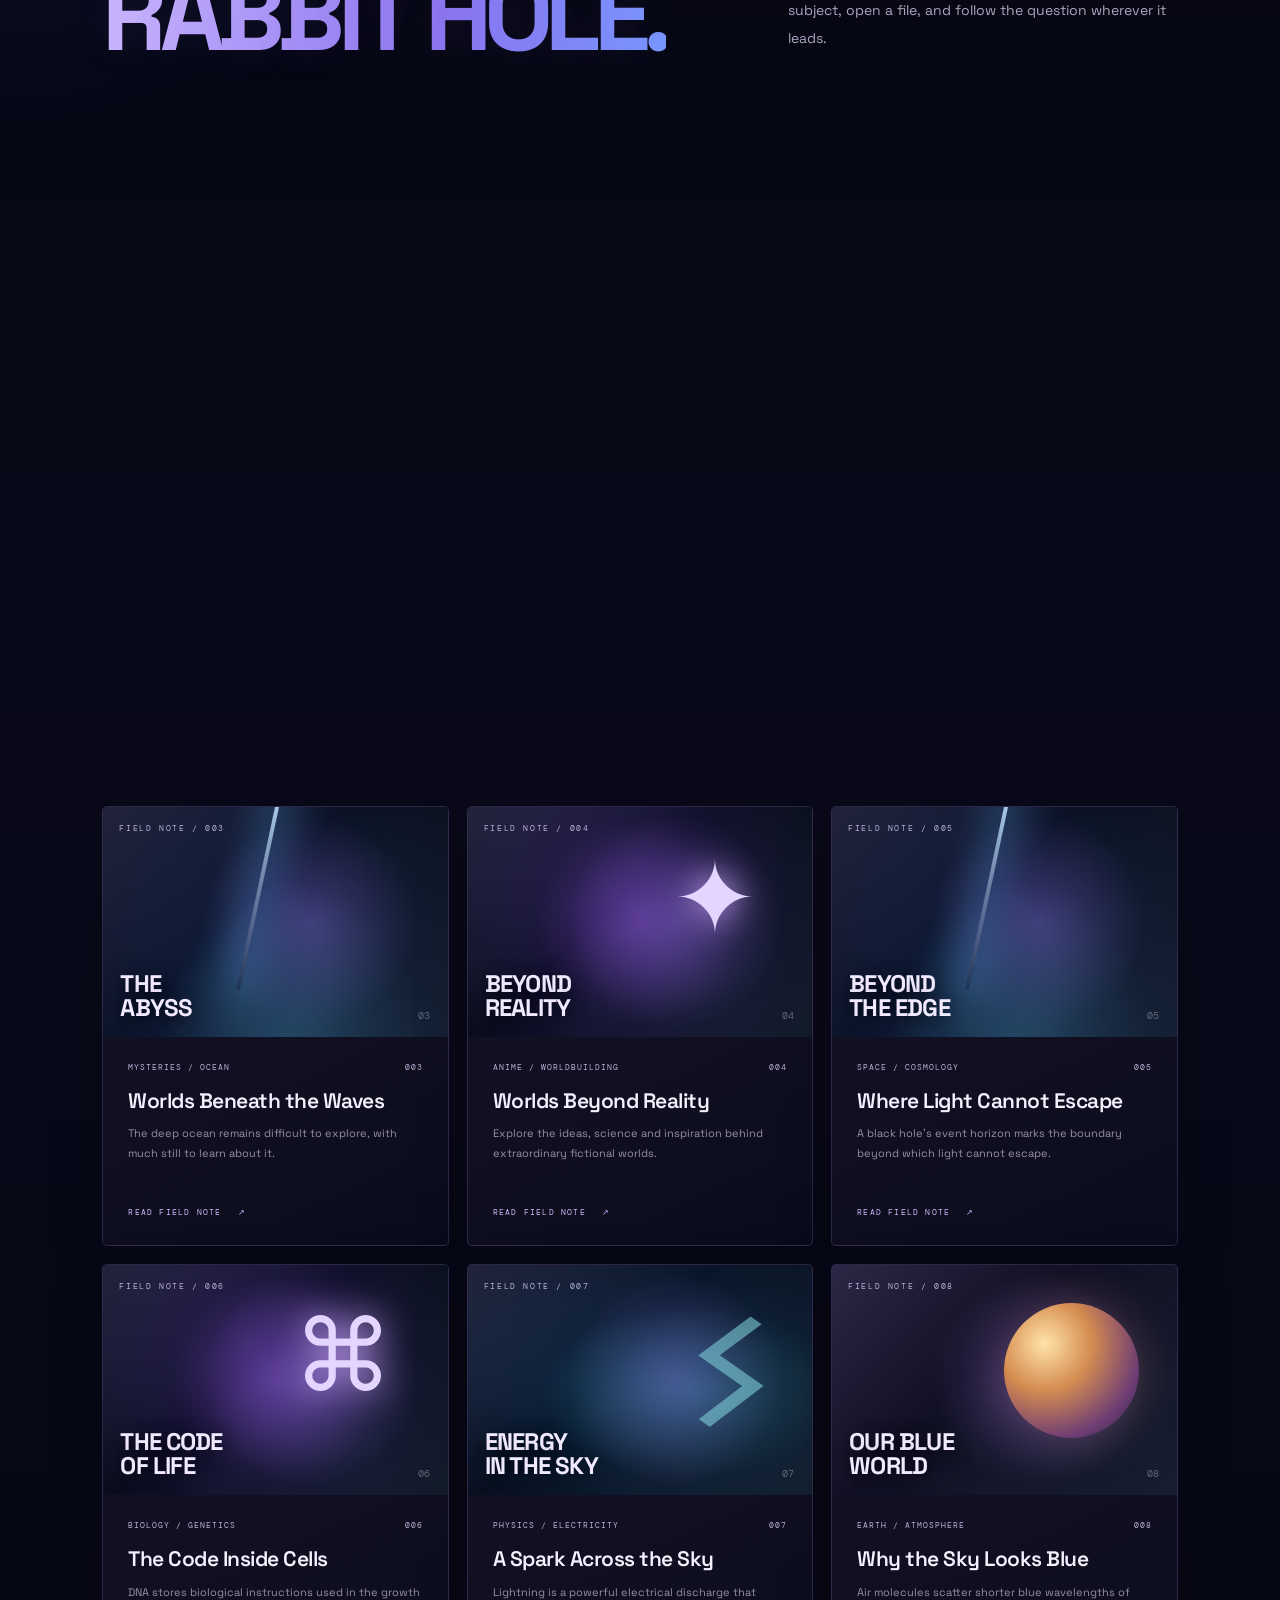
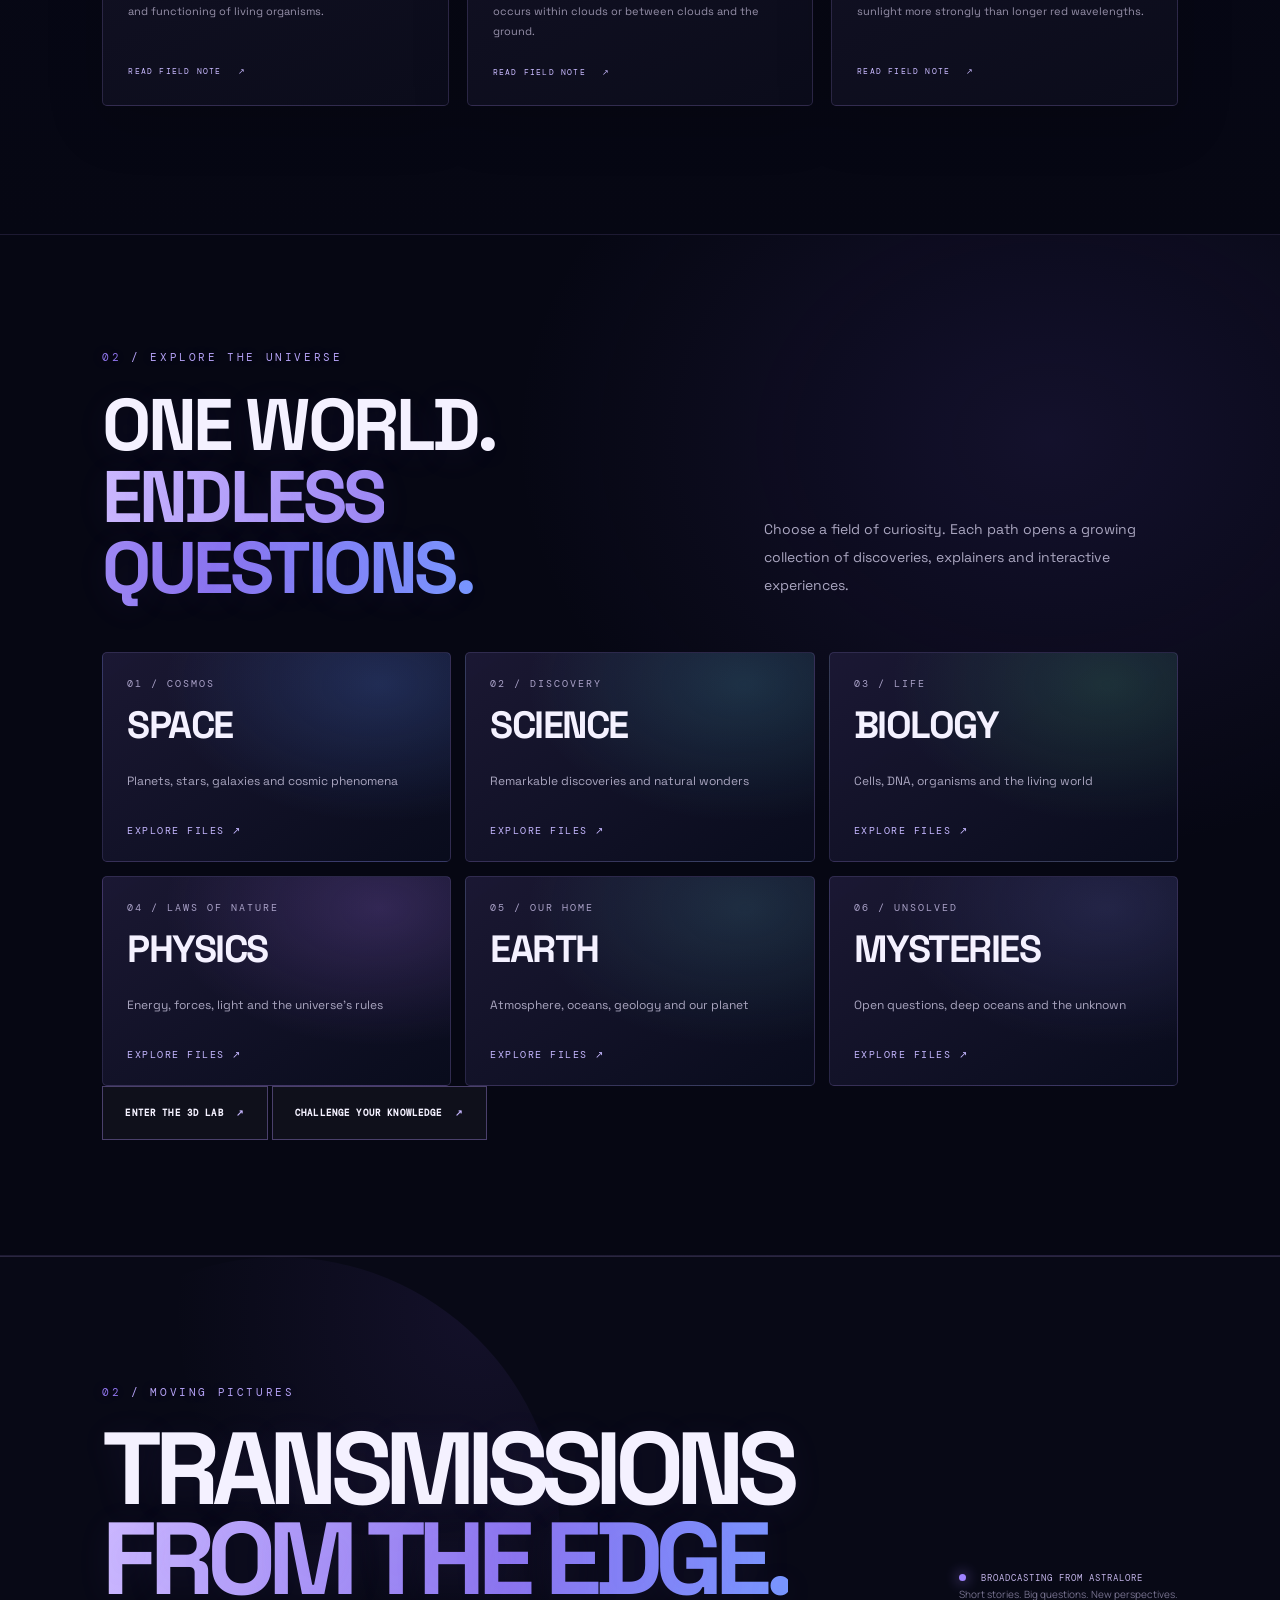
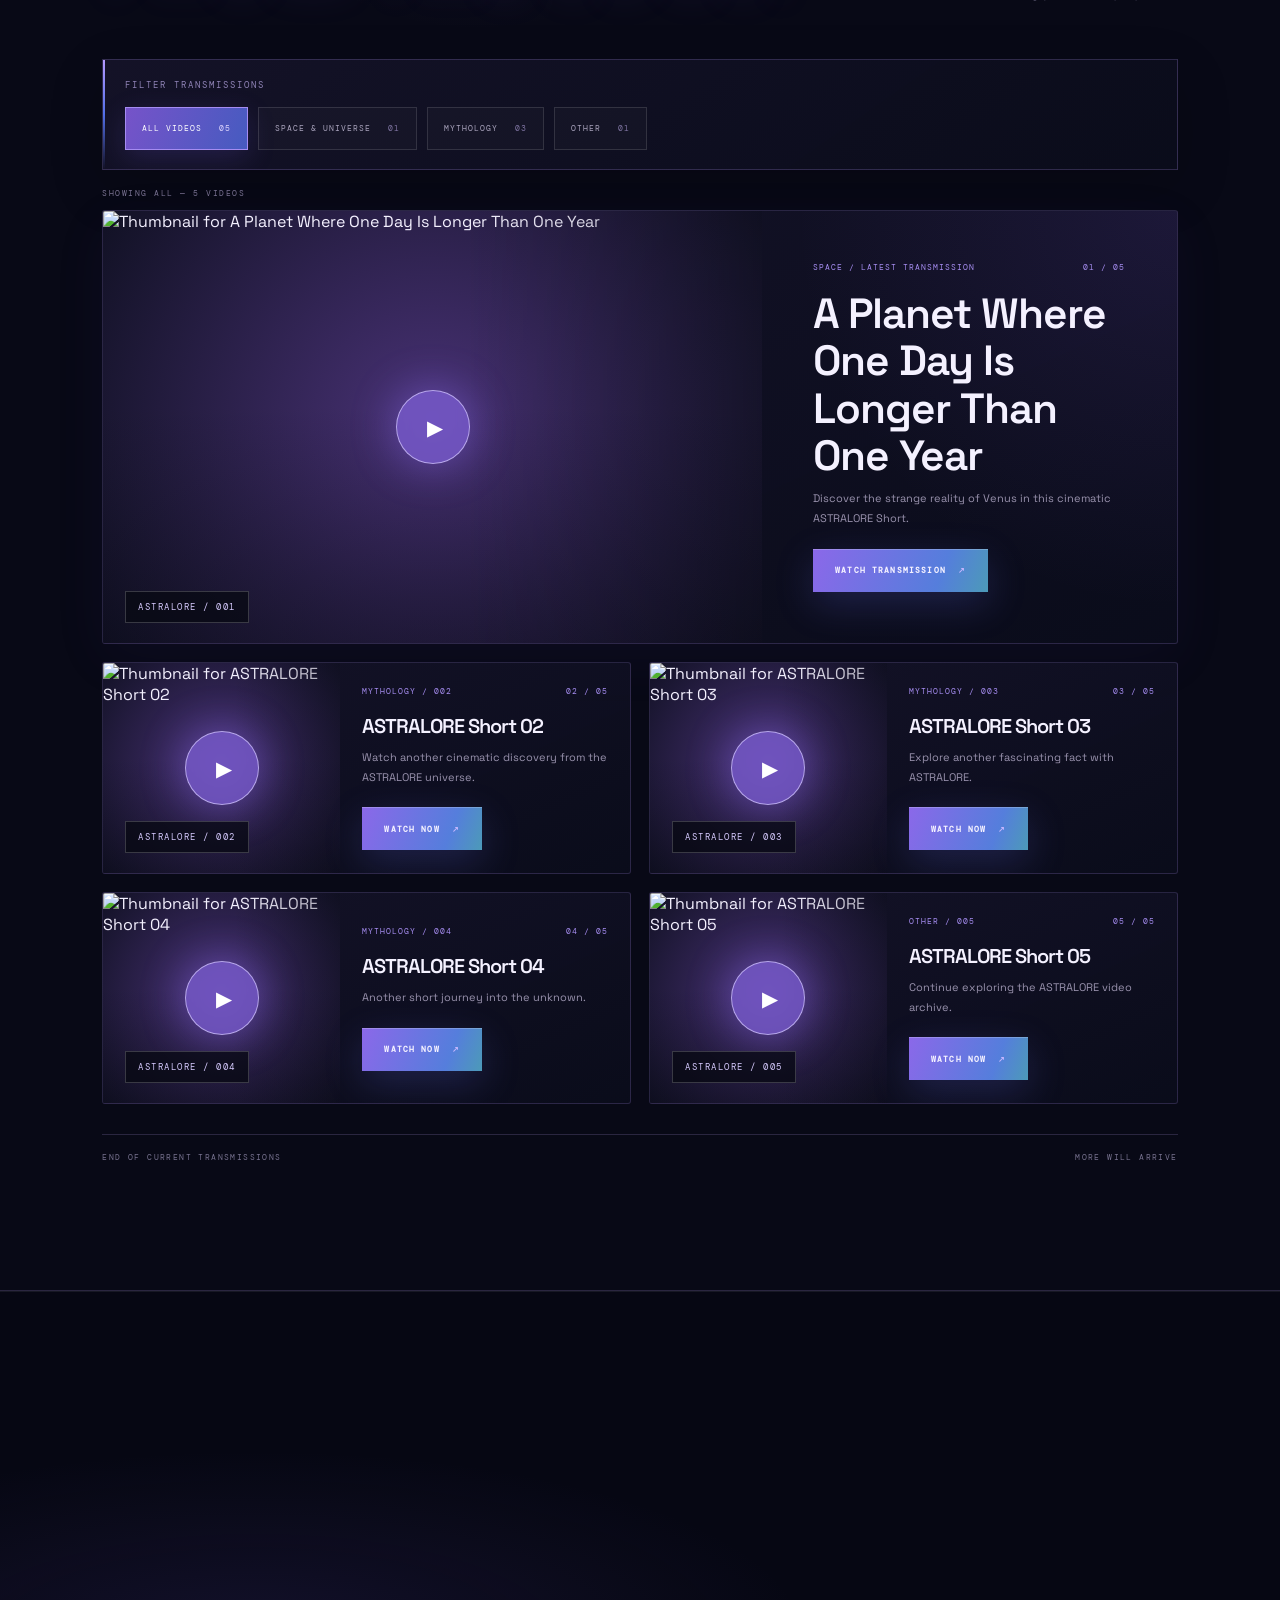
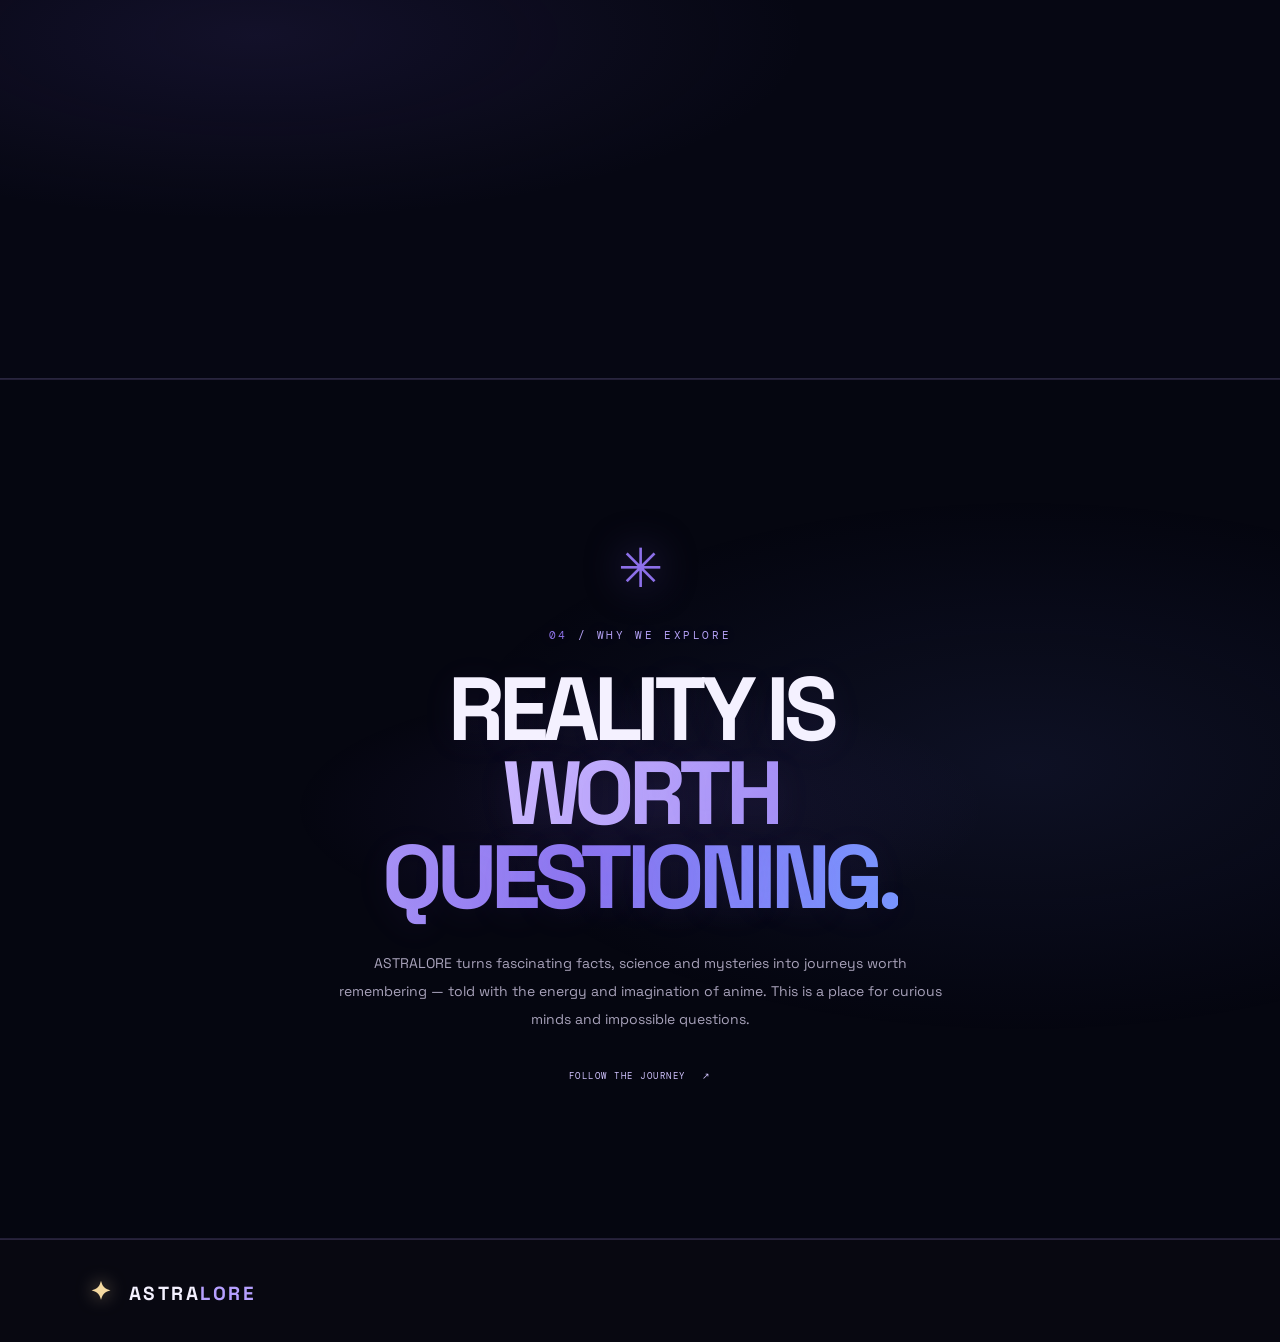
==== commit 6e4017ed: "Fix homepage text encoding and refresh stylesheet cache" ====
--- a/index.html
+++ b/index.html
@@ -9,7 +9,7 @@
   <link rel="preconnect" href="https://fonts.googleapis.com">
   <link rel="preconnect" href="https://fonts.gstatic.com" crossorigin>
   <link href="https://fonts.googleapis.com/css2?family=DM+Mono:wght@400;500&family=Manrope:wght@400;500;600;700;800&family=Space+Grotesk:wght@400;500;600;700&display=swap" rel="stylesheet">
-  <link rel="stylesheet" href="style.css?v=12">
+  <link rel="stylesheet" href="style.css?v=13">
   <link rel="stylesheet" href="astra.css?v=14.0">
 </head>
 <body class="v9-site v10-site v11-site">
@@ -35,7 +35,7 @@
     <section class="hero v9-hero" id="home">
       <div class="hero-copy">
         <div class="eyebrow"><span class="pulse"></span> AN ATLAS OF THE UNEXPLAINED</div>
-        <div class="hero-kicker">SCIENCE Â· SPACE Â· MYSTERIES Â· IMAGINATION</div>
+        <div class="hero-kicker">SCIENCE · SPACE · MYSTERIES · IMAGINATION</div>
         <h1>THE UNIVERSE<br>IS <em>STRANGER</em><br><span>THAN FICTION.</span></h1>
         <p class="hero-description">Enter a living atlas of science, distant worlds and ancient mysteries &#8212; where real discoveries meet the imagination of anime.</p>
         <div class="hero-actions">
@@ -49,12 +49,12 @@
         <div class="v9-orbit v9-orbit-one"></div><div class="v9-orbit v9-orbit-two"></div><div class="v9-orbit v9-orbit-three"></div>
         <div class="v9-sunflare"></div><div class="planet-halo"></div><div class="planet"><div class="planet-shine"></div></div>
         <i class="moon moon-one"></i><i class="moon moon-two"></i><i class="moon moon-three"></i>
-        <span class="v9-coordinate v9-coordinate-a">26Â° 12' N<br>THE UNKNOWN</span>
+        <span class="v9-coordinate v9-coordinate-a">26° 12' N<br>THE UNKNOWN</span>
         <span class="v9-coordinate v9-coordinate-b">SECTOR 001<br>NO LIMITS</span>
         <span class="v9-art-index">A / 001</span>
       </div>
       <div class="v9-scroll-cue"><span></span> SCROLL TO BEGIN</div>
-      <div class="hero-index">ASTRALOREÂ® / FIELD NOTES</div>
+      <div class="hero-index">ASTRALORE® / FIELD NOTES</div>
     </section>
 
     <section class="v9-manifesto" aria-label="ASTRALORE motto">
@@ -94,7 +94,7 @@
               <div class="card-body"><div class="card-meta"><span>SPACE / PLANETS</span><span>001</span></div><h3>A Day Longer Than a Year</h3><p>On Venus, one rotation takes longer than one trip around the Sun.</p><button class="read-link" data-open="venus">READ FIELD NOTE <span>↗</span></button></div>
             </article>
             <article class="fact-card v9-fact-card" data-category="science" data-search="octopus three hearts blood blue biology ocean">
-              <div class="card-art ocean-art"><span class="card-code">FIELD NOTE / 002</span><div class="tentacle-shape">ã€°</div><span class="art-caption">LIFE<br>BELOW</span><span class="v9-card-symbol">02</span></div>
+              <div class="card-art ocean-art"><span class="card-code">FIELD NOTE / 002</span><div class="tentacle-shape" aria-hidden="true">◉</div><span class="art-caption">LIFE<br>BELOW</span><span class="v9-card-symbol">02</span></div>
               <div class="card-body"><div class="card-meta"><span>SCIENCE / BIOLOGY</span><span>002</span></div><h3>Three Hearts, Blue Blood</h3><p>Octopuses have three hearts, and their blood uses a copper-based protein.</p><button class="read-link" data-open="octopus">READ FIELD NOTE <span>↗</span></button></div>
             </article>
             <article class="fact-card v9-fact-card" data-category="mysteries" data-search="deep ocean unexplored ocean mystery">
@@ -114,7 +114,7 @@
               <div class="card-body"><div class="card-meta"><span>BIOLOGY / GENETICS</span><span>006</span></div><h3>The Code Inside Cells</h3><p>DNA stores biological instructions used in the growth and functioning of living organisms.</p><button class="read-link" data-open="dna">READ FIELD NOTE <span>↗</span></button></div>
             </article>
             <article class="fact-card v9-fact-card" data-category="physics" data-search="lightning electricity charge electrical discharge atmosphere physics">
-              <div class="card-art ocean-art"><span class="card-code">FIELD NOTE / 007</span><div class="tentacle-shape">ÏŸ</div><span class="art-caption">ENERGY<br>IN THE SKY</span><span class="v9-card-symbol">07</span></div>
+              <div class="card-art ocean-art"><span class="card-code">FIELD NOTE / 007</span><div class="tentacle-shape" aria-hidden="true">ϟ</div><span class="art-caption">ENERGY<br>IN THE SKY</span><span class="v9-card-symbol">07</span></div>
               <div class="card-body"><div class="card-meta"><span>PHYSICS / ELECTRICITY</span><span>007</span></div><h3>A Spark Across the Sky</h3><p>Lightning is a powerful electrical discharge that occurs within clouds or between clouds and the ground.</p><button class="read-link" data-open="lightning">READ FIELD NOTE <span>↗</span></button></div>
             </article>
             <article class="fact-card v9-fact-card" data-category="earth" data-search="earth atmosphere sky blue sunlight scattering rayleigh">
--- a/style.css
+++ b/style.css
@@ -958,3 +958,13 @@
   .v12-world-grid{grid-template-columns:1fr}
   .v12-world-card{min-height:180px}
 }
+
+
+/* ASTRALORE ambient comet field */
+.comet-canvas{
+  position:absolute;inset:0;width:100%;height:100%;
+  pointer-events:none;opacity:1;z-index:2;
+}
+@media(prefers-reduced-motion:reduce){
+  .comet-canvas{display:none}
+}
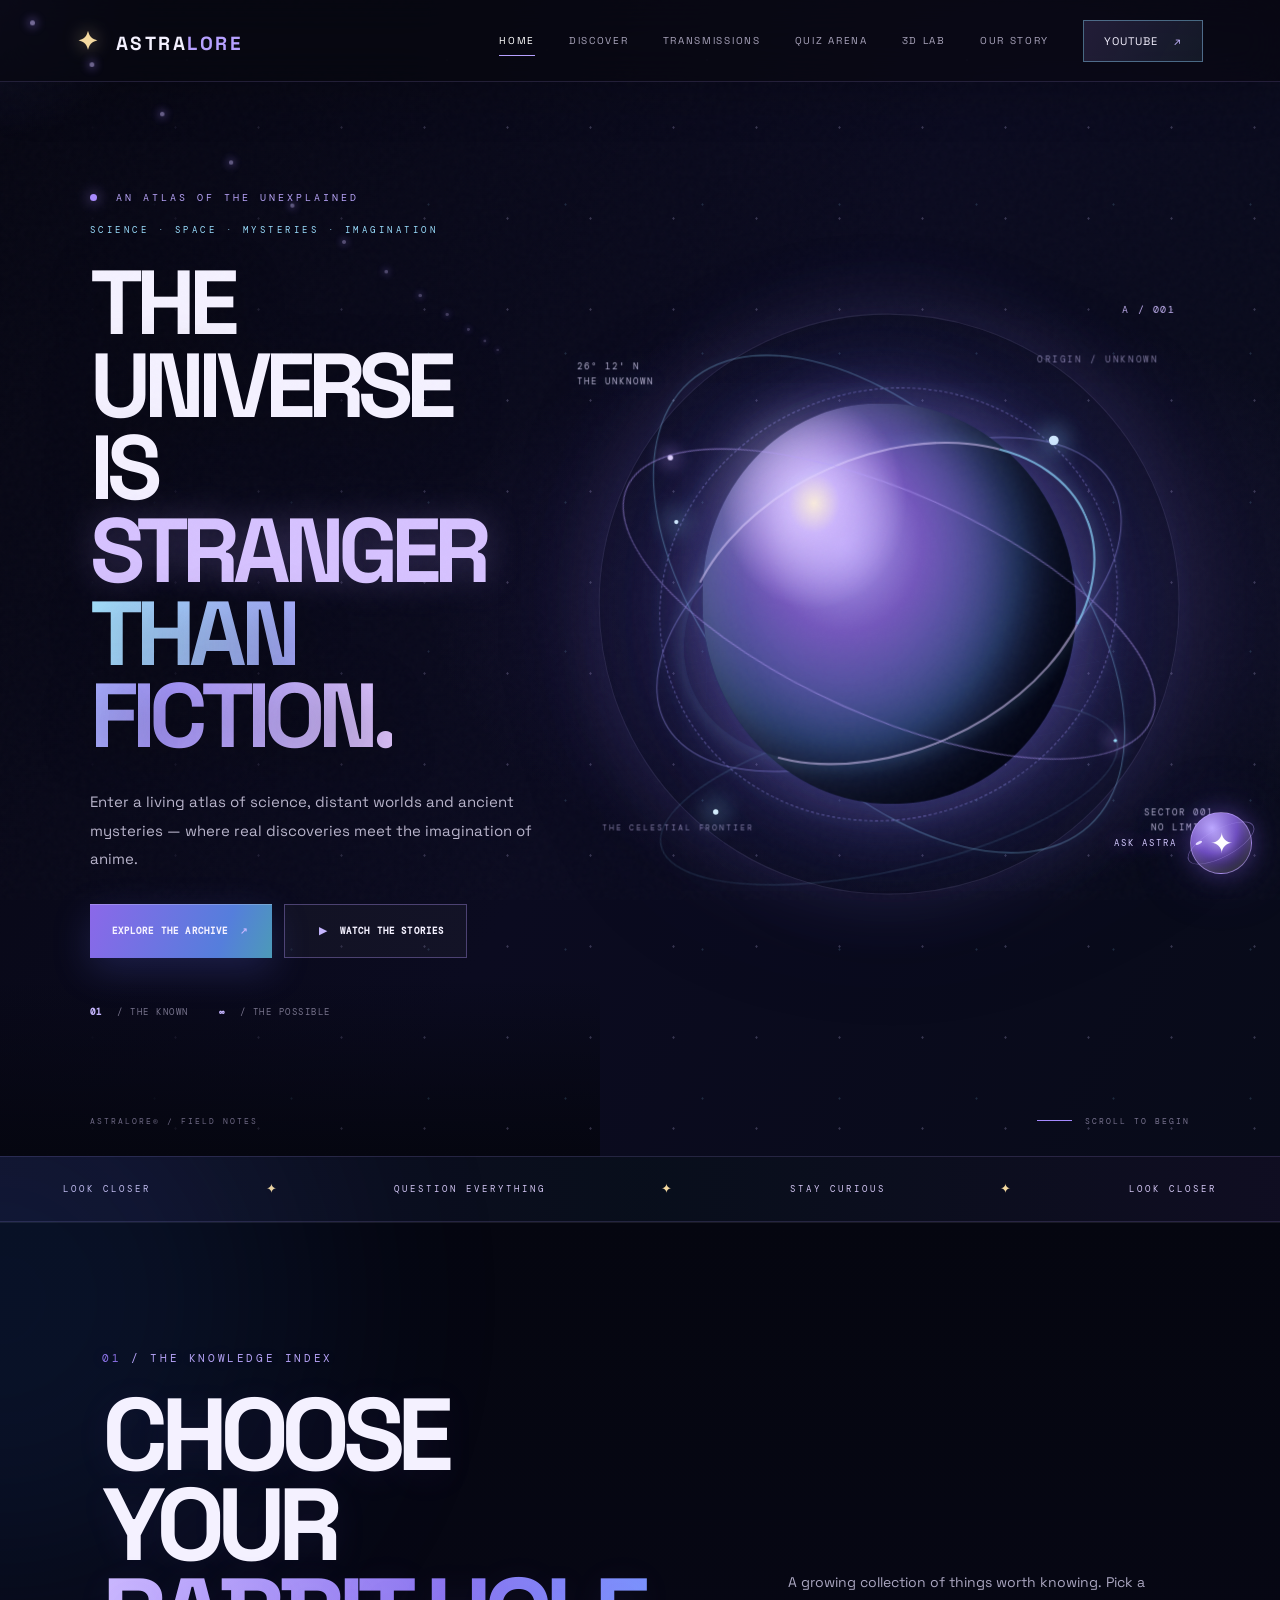
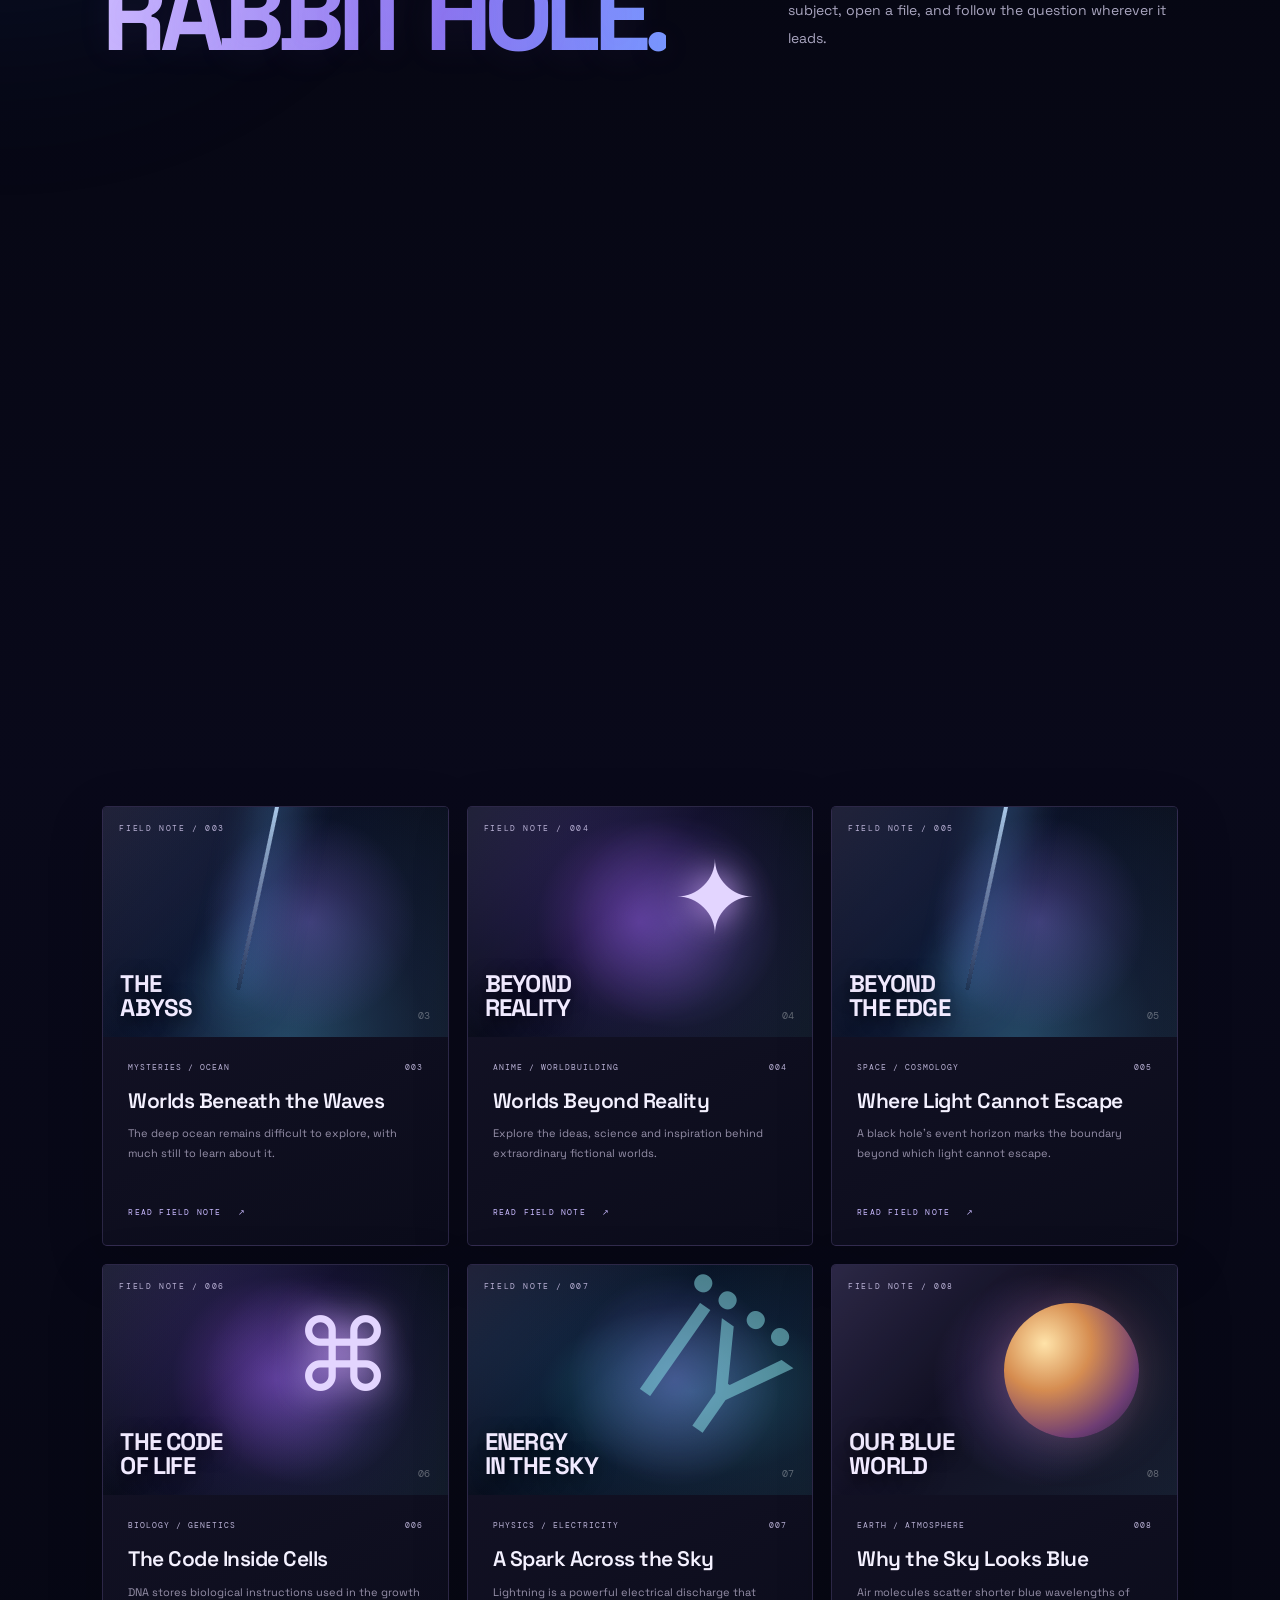
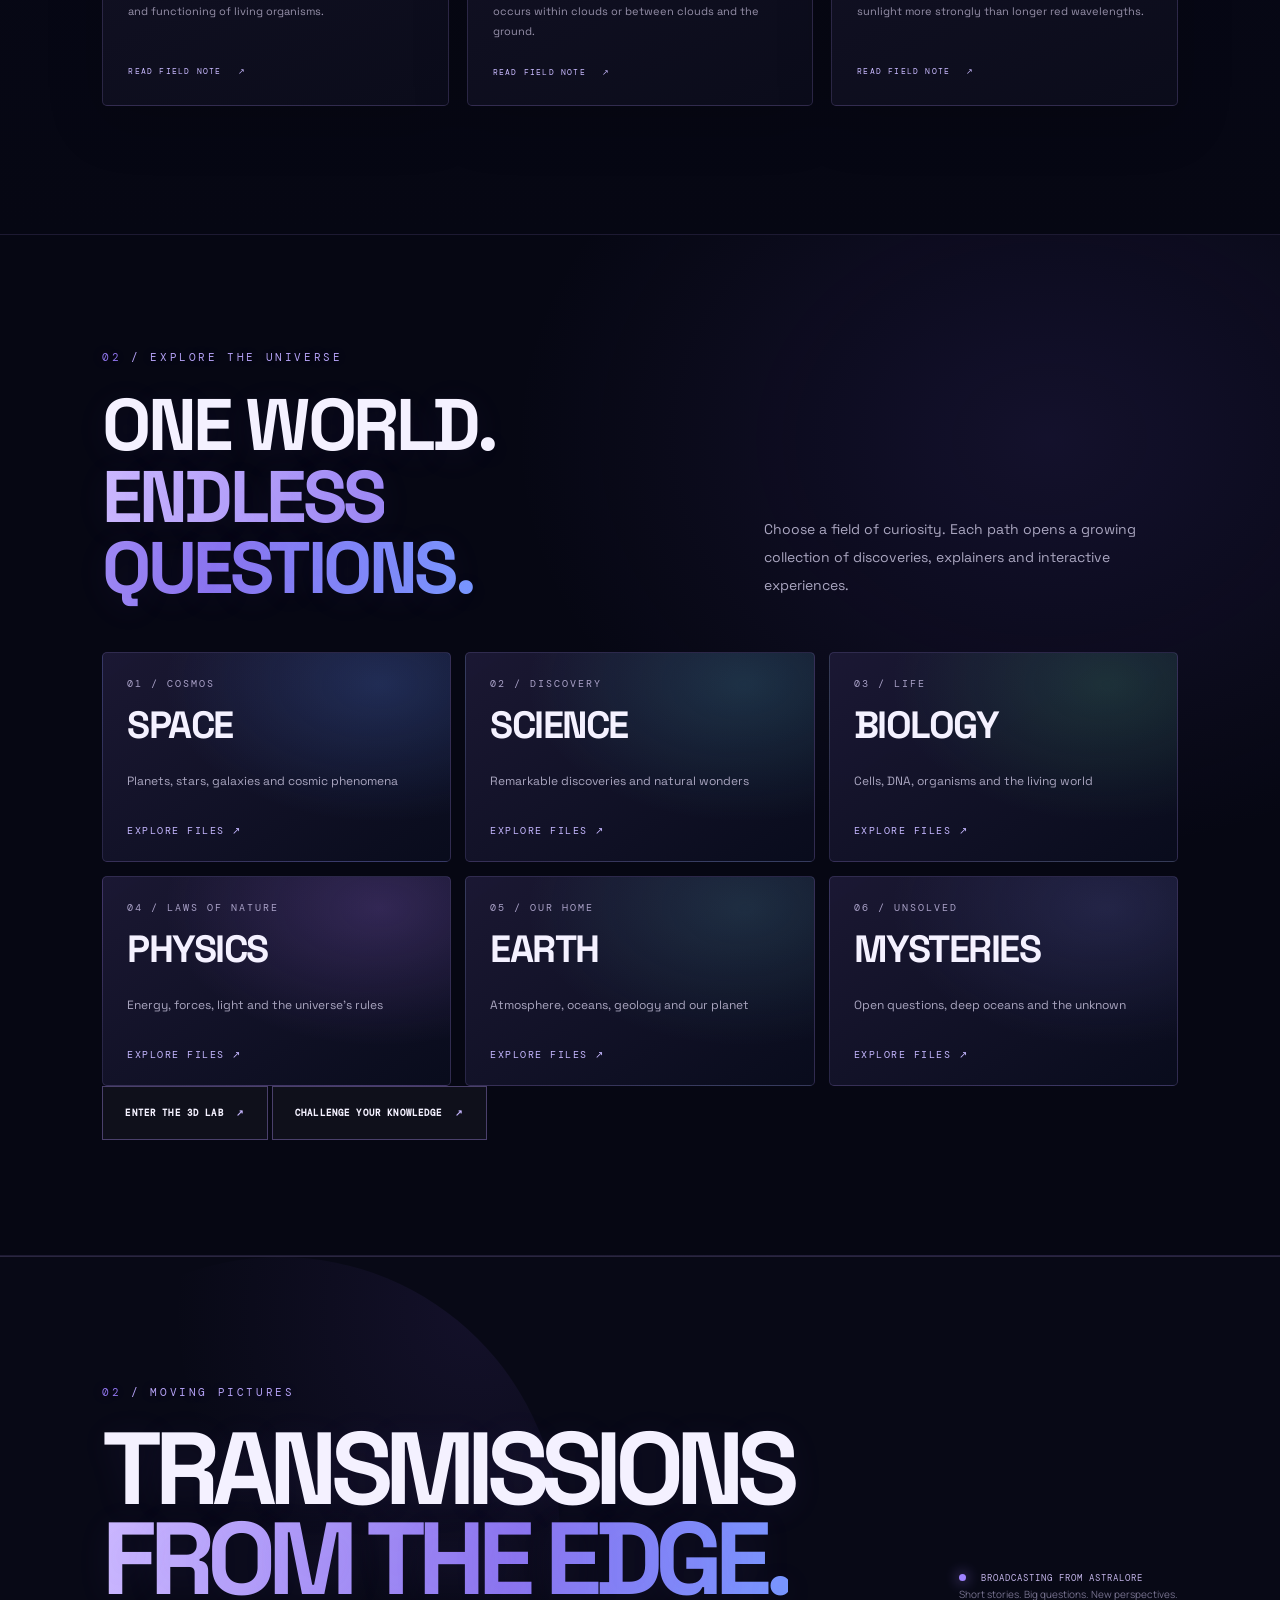
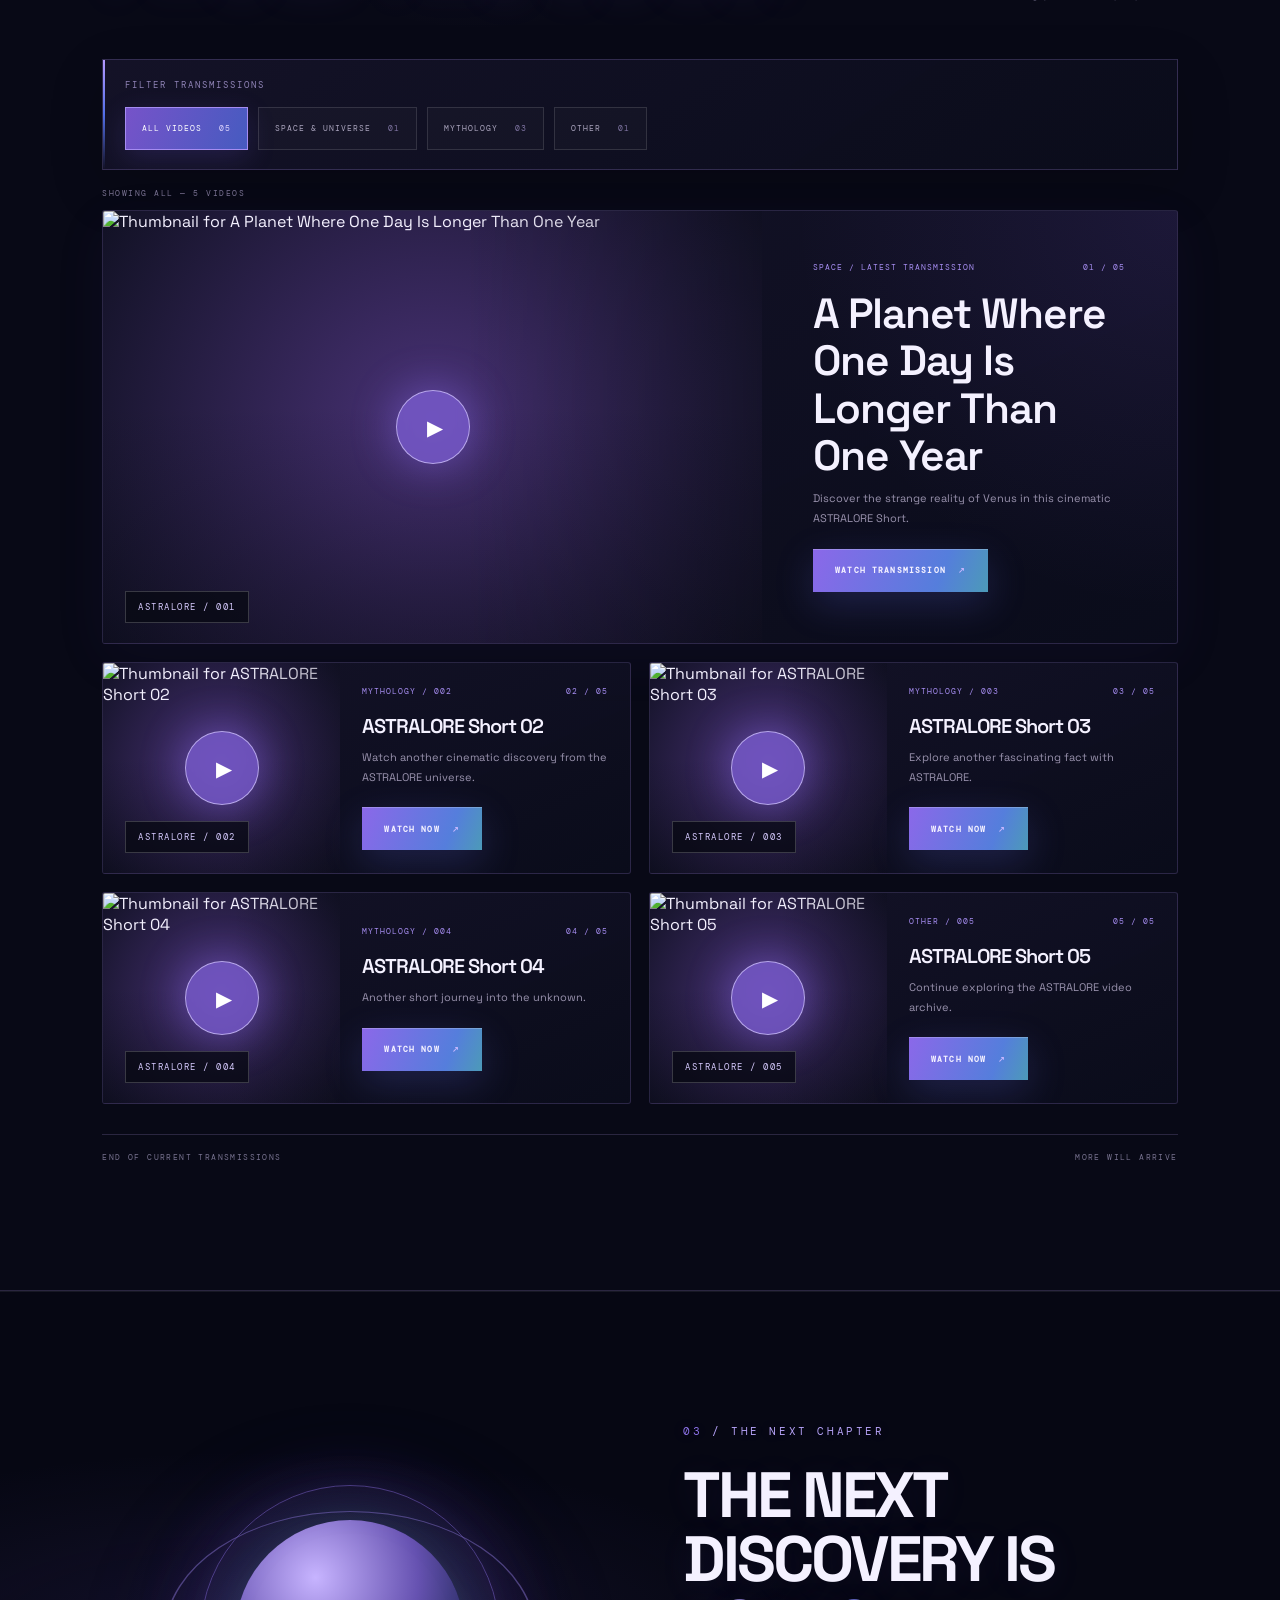
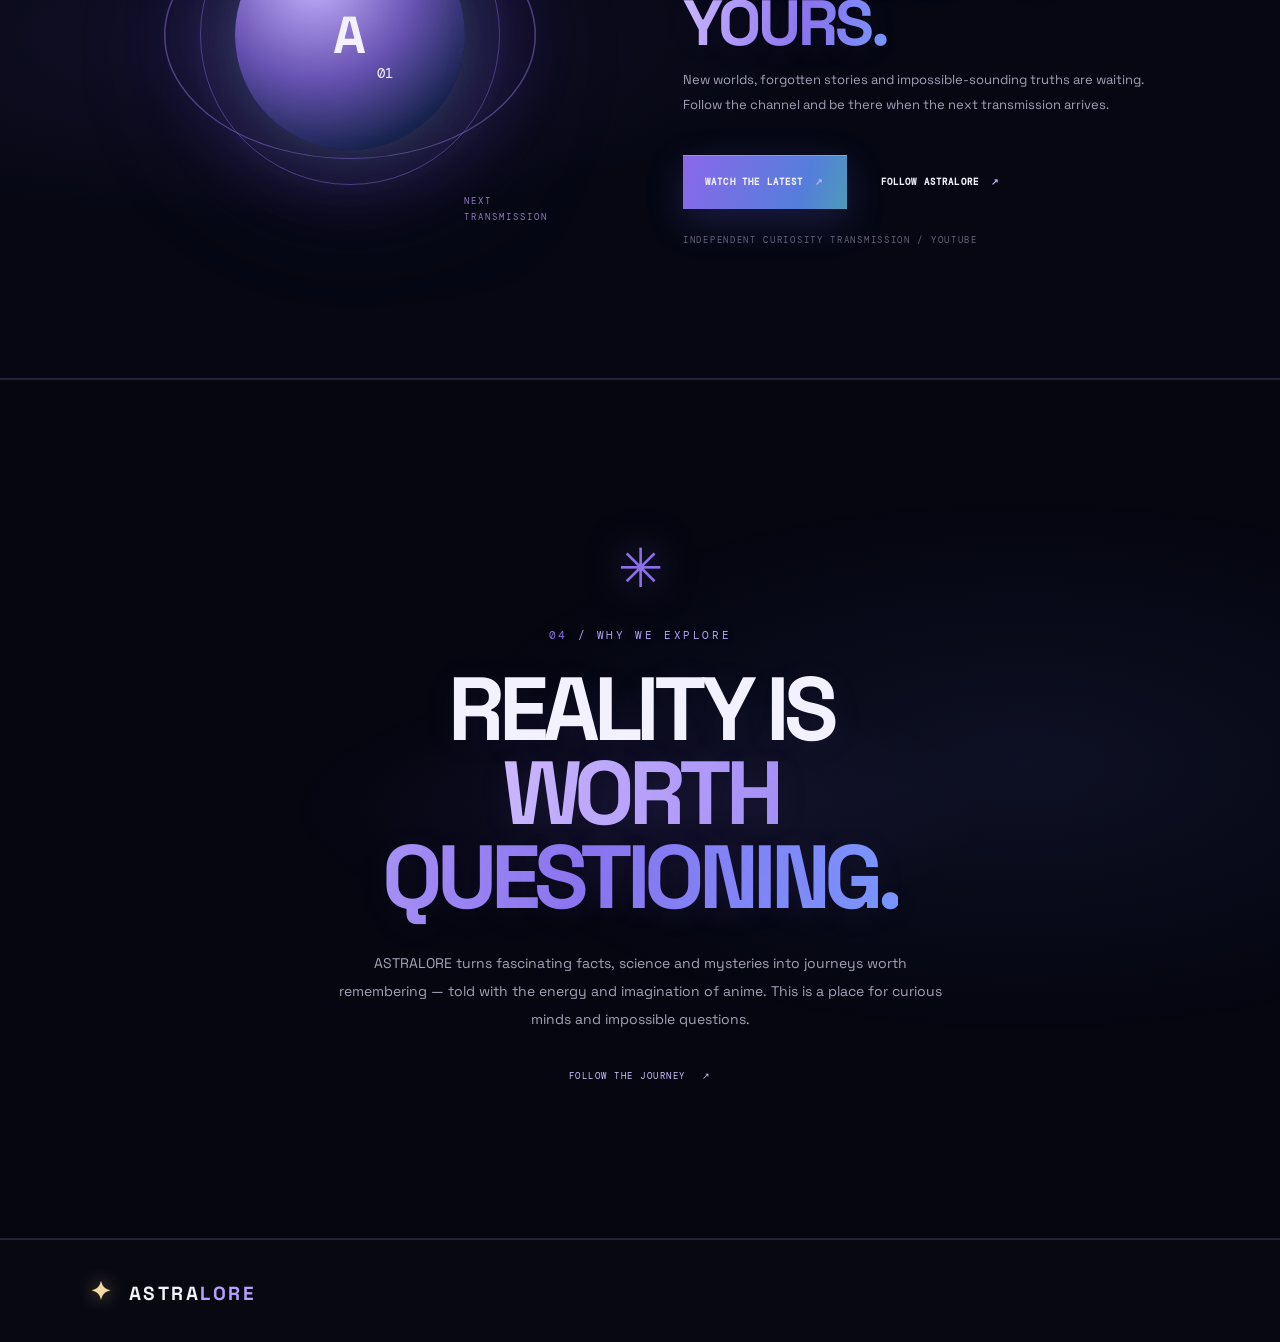
==== commit 9c010b2d: "ASTRALORE V4: improve metadata and accessibility" ====
--- a/index.html
+++ b/index.html
@@ -5,11 +5,21 @@
   <meta name="viewport" content="width=device-width, initial-scale=1.0">
   <meta name="theme-color" content="#070711">
   <meta name="description" content="ASTRALORE &#8212; enter a universe of science, space, mysteries and extraordinary stories.">
+  <meta property="og:site_name" content="ASTRALORE">
+  <meta property="og:type" content="website">
+  <meta property="og:title" content="ASTRALORE — Explore Beyond">
+  <meta property="og:description" content="Explore science, space, mysteries and extraordinary stories through the ASTRALORE universe.">
+  <meta property="og:image" content="https://img.youtube.com/vi/x1vVXVKu3aE/hqdefault.jpg">
+  <meta property="og:image:alt" content="ASTRALORE — Explore Beyond">
+  <meta name="twitter:card" content="summary_large_image">
+  <meta name="twitter:title" content="ASTRALORE — Explore Beyond">
+  <meta name="twitter:description" content="Explore science, space, mysteries and extraordinary stories through the ASTRALORE universe.">
+  <meta name="twitter:image" content="https://img.youtube.com/vi/x1vVXVKu3aE/hqdefault.jpg">
   <title>ASTRALORE &#8212; Explore Beyond</title>
   <link rel="preconnect" href="https://fonts.googleapis.com">
   <link rel="preconnect" href="https://fonts.gstatic.com" crossorigin>
   <link href="https://fonts.googleapis.com/css2?family=DM+Mono:wght@400;500&family=Manrope:wght@400;500;600;700;800&family=Space+Grotesk:wght@400;500;600;700&display=swap" rel="stylesheet">
-  <link rel="stylesheet" href="style.css?v=13">
+  <link rel="stylesheet" href="style.css?v=12">
   <link rel="stylesheet" href="astra.css?v=14.0">
 </head>
 <body class="v9-site v10-site v11-site">
@@ -87,14 +97,14 @@
               <button class="filter" data-filter="earth">EARTH</button>
             </div>
           </div>
-          <div class="results-line"><span id="resultCount">04 DISCOVERIES</span><span>SELECT A FILE TO DECLASSIFY &#8600;</span></div>
+          <div class="results-line"><span id="resultCount" aria-live="polite" aria-atomic="true">04 DISCOVERIES</span><span>SELECT A FILE TO DECLASSIFY &#8600;</span></div>
           <div class="fact-grid v9-fact-grid" id="factGrid">
             <article class="fact-card v9-fact-card" data-category="space" data-search="venus planet day longer year rotation orbit">
               <div class="card-art venus-art"><span class="card-code">FIELD NOTE / 001</span><div class="mini-planet venus"></div><span class="art-caption">THE STRANGE<br>WORLD</span><span class="v9-card-symbol">01</span></div>
               <div class="card-body"><div class="card-meta"><span>SPACE / PLANETS</span><span>001</span></div><h3>A Day Longer Than a Year</h3><p>On Venus, one rotation takes longer than one trip around the Sun.</p><button class="read-link" data-open="venus">READ FIELD NOTE <span>↗</span></button></div>
             </article>
             <article class="fact-card v9-fact-card" data-category="science" data-search="octopus three hearts blood blue biology ocean">
-              <div class="card-art ocean-art"><span class="card-code">FIELD NOTE / 002</span><div class="tentacle-shape" aria-hidden="true">◉</div><span class="art-caption">LIFE<br>BELOW</span><span class="v9-card-symbol">02</span></div>
+              <div class="card-art ocean-art"><span class="card-code">FIELD NOTE / 002</span><div class="tentacle-shape">ã€°</div><span class="art-caption">LIFE<br>BELOW</span><span class="v9-card-symbol">02</span></div>
               <div class="card-body"><div class="card-meta"><span>SCIENCE / BIOLOGY</span><span>002</span></div><h3>Three Hearts, Blue Blood</h3><p>Octopuses have three hearts, and their blood uses a copper-based protein.</p><button class="read-link" data-open="octopus">READ FIELD NOTE <span>↗</span></button></div>
             </article>
             <article class="fact-card v9-fact-card" data-category="mysteries" data-search="deep ocean unexplored ocean mystery">
@@ -114,7 +124,7 @@
               <div class="card-body"><div class="card-meta"><span>BIOLOGY / GENETICS</span><span>006</span></div><h3>The Code Inside Cells</h3><p>DNA stores biological instructions used in the growth and functioning of living organisms.</p><button class="read-link" data-open="dna">READ FIELD NOTE <span>↗</span></button></div>
             </article>
             <article class="fact-card v9-fact-card" data-category="physics" data-search="lightning electricity charge electrical discharge atmosphere physics">
-              <div class="card-art ocean-art"><span class="card-code">FIELD NOTE / 007</span><div class="tentacle-shape" aria-hidden="true">ϟ</div><span class="art-caption">ENERGY<br>IN THE SKY</span><span class="v9-card-symbol">07</span></div>
+              <div class="card-art ocean-art"><span class="card-code">FIELD NOTE / 007</span><div class="tentacle-shape">ÏŸ</div><span class="art-caption">ENERGY<br>IN THE SKY</span><span class="v9-card-symbol">07</span></div>
               <div class="card-body"><div class="card-meta"><span>PHYSICS / ELECTRICITY</span><span>007</span></div><h3>A Spark Across the Sky</h3><p>Lightning is a powerful electrical discharge that occurs within clouds or between clouds and the ground.</p><button class="read-link" data-open="lightning">READ FIELD NOTE <span>↗</span></button></div>
             </article>
             <article class="fact-card v9-fact-card" data-category="earth" data-search="earth atmosphere sky blue sunlight scattering rayleigh">
@@ -122,7 +132,7 @@
               <div class="card-body"><div class="card-meta"><span>EARTH / ATMOSPHERE</span><span>008</span></div><h3>Why the Sky Looks Blue</h3><p>Air molecules scatter shorter blue wavelengths of sunlight more strongly than longer red wavelengths.</p><button class="read-link" data-open="bluesky">READ FIELD NOTE <span>↗</span></button></div>
             </article>
           </div>
-          <div class="empty-state" id="emptyState" hidden><span>&#10023;</span><h3>NO SIGNAL FOUND</h3><p>Try another search or choose a different dimension.</p><button class="filter reset-button" id="resetFilters">RESET ARCHIVE</button></div>
+          <div class="empty-state" id="emptyState" role="status" aria-live="polite" hidden><span>&#10023;</span><h3>NO SIGNAL FOUND</h3><p>Try another search or choose a different dimension.</p><button class="filter reset-button" id="resetFilters">RESET ARCHIVE</button></div>
         </div>
       </div>
     </section>
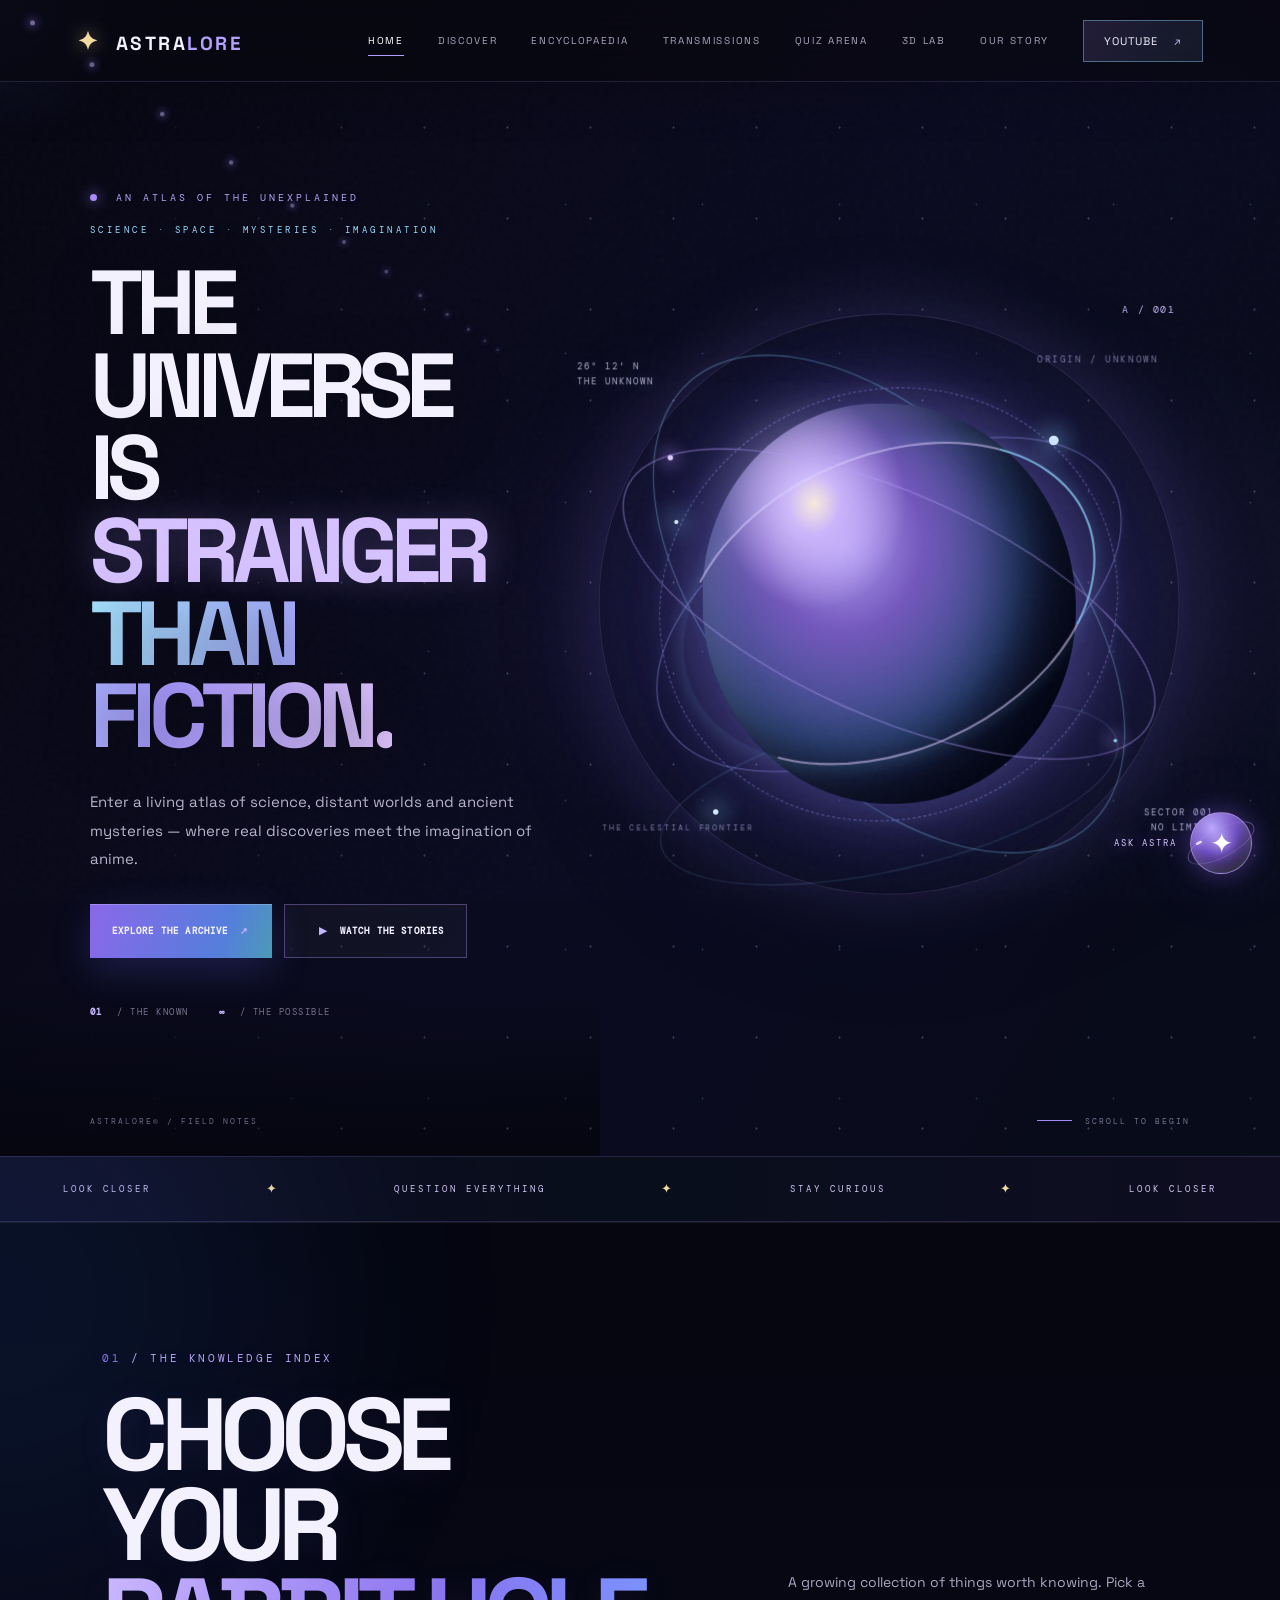
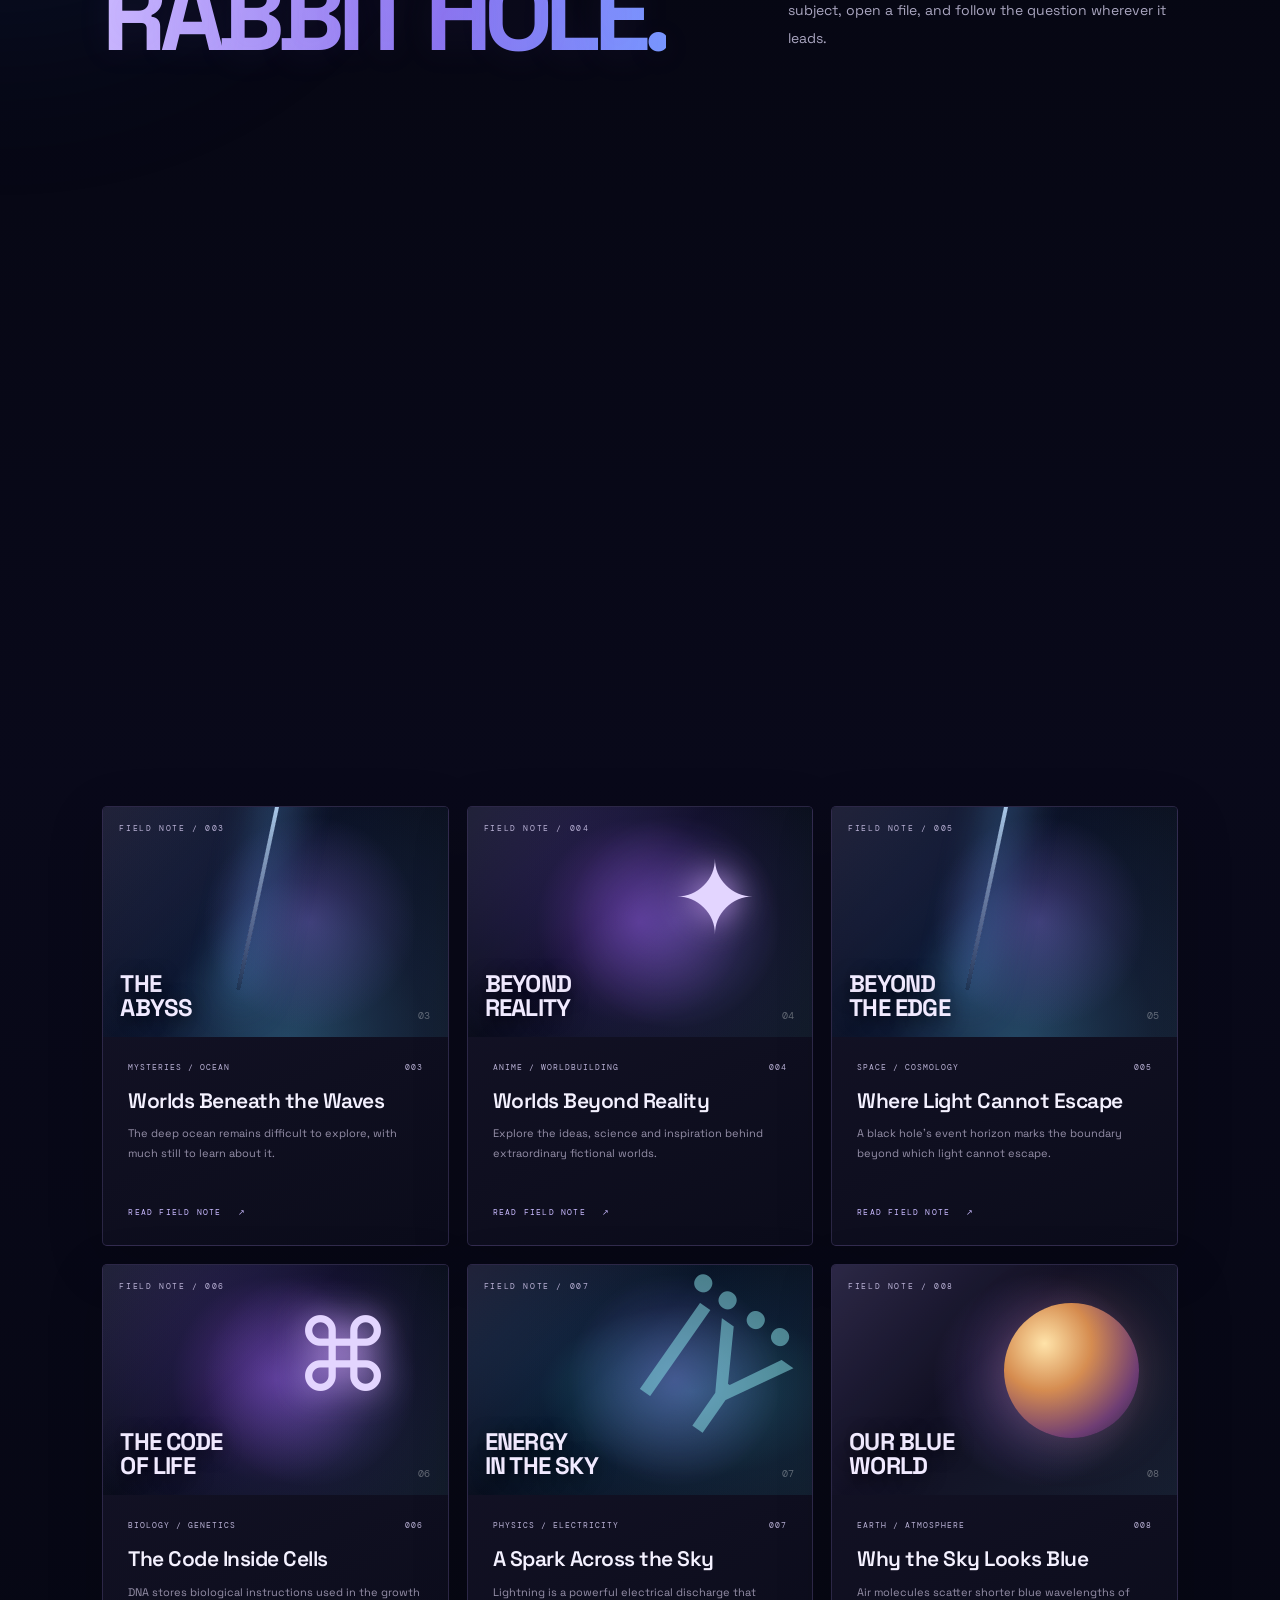
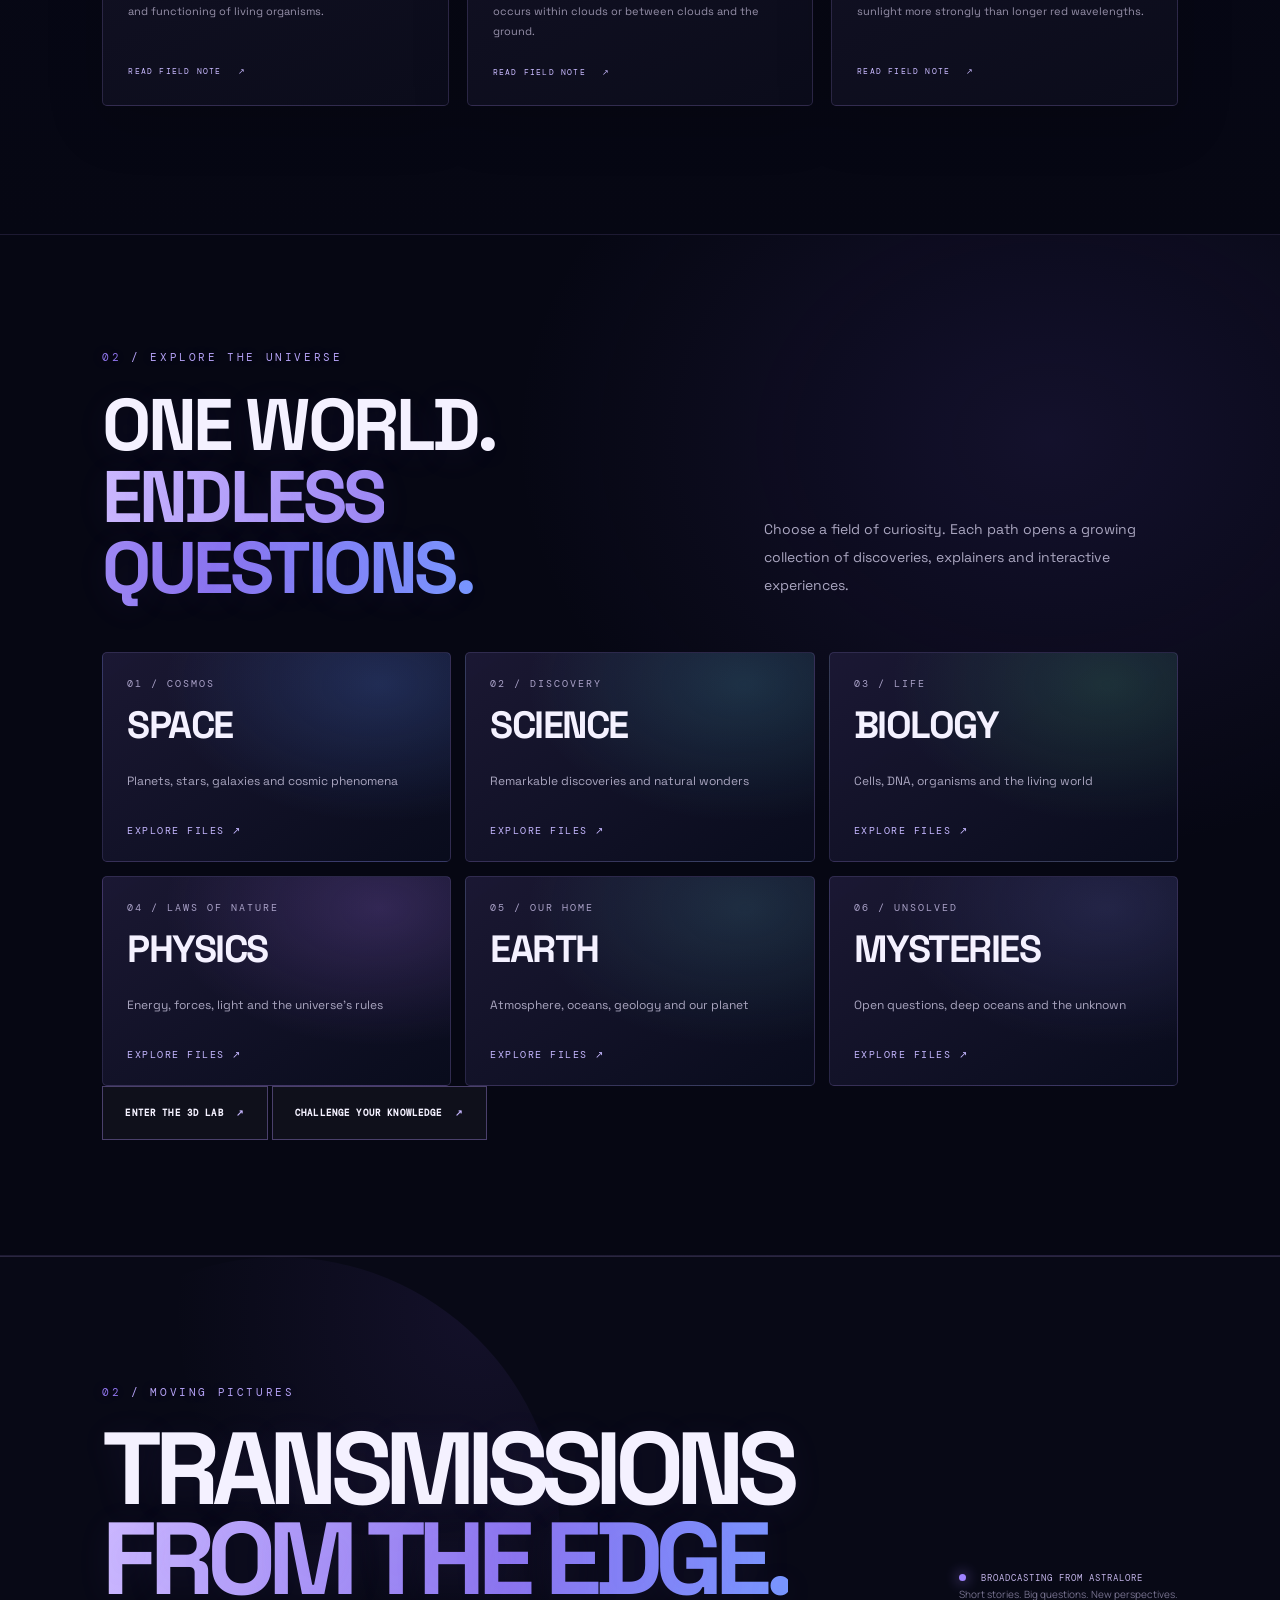
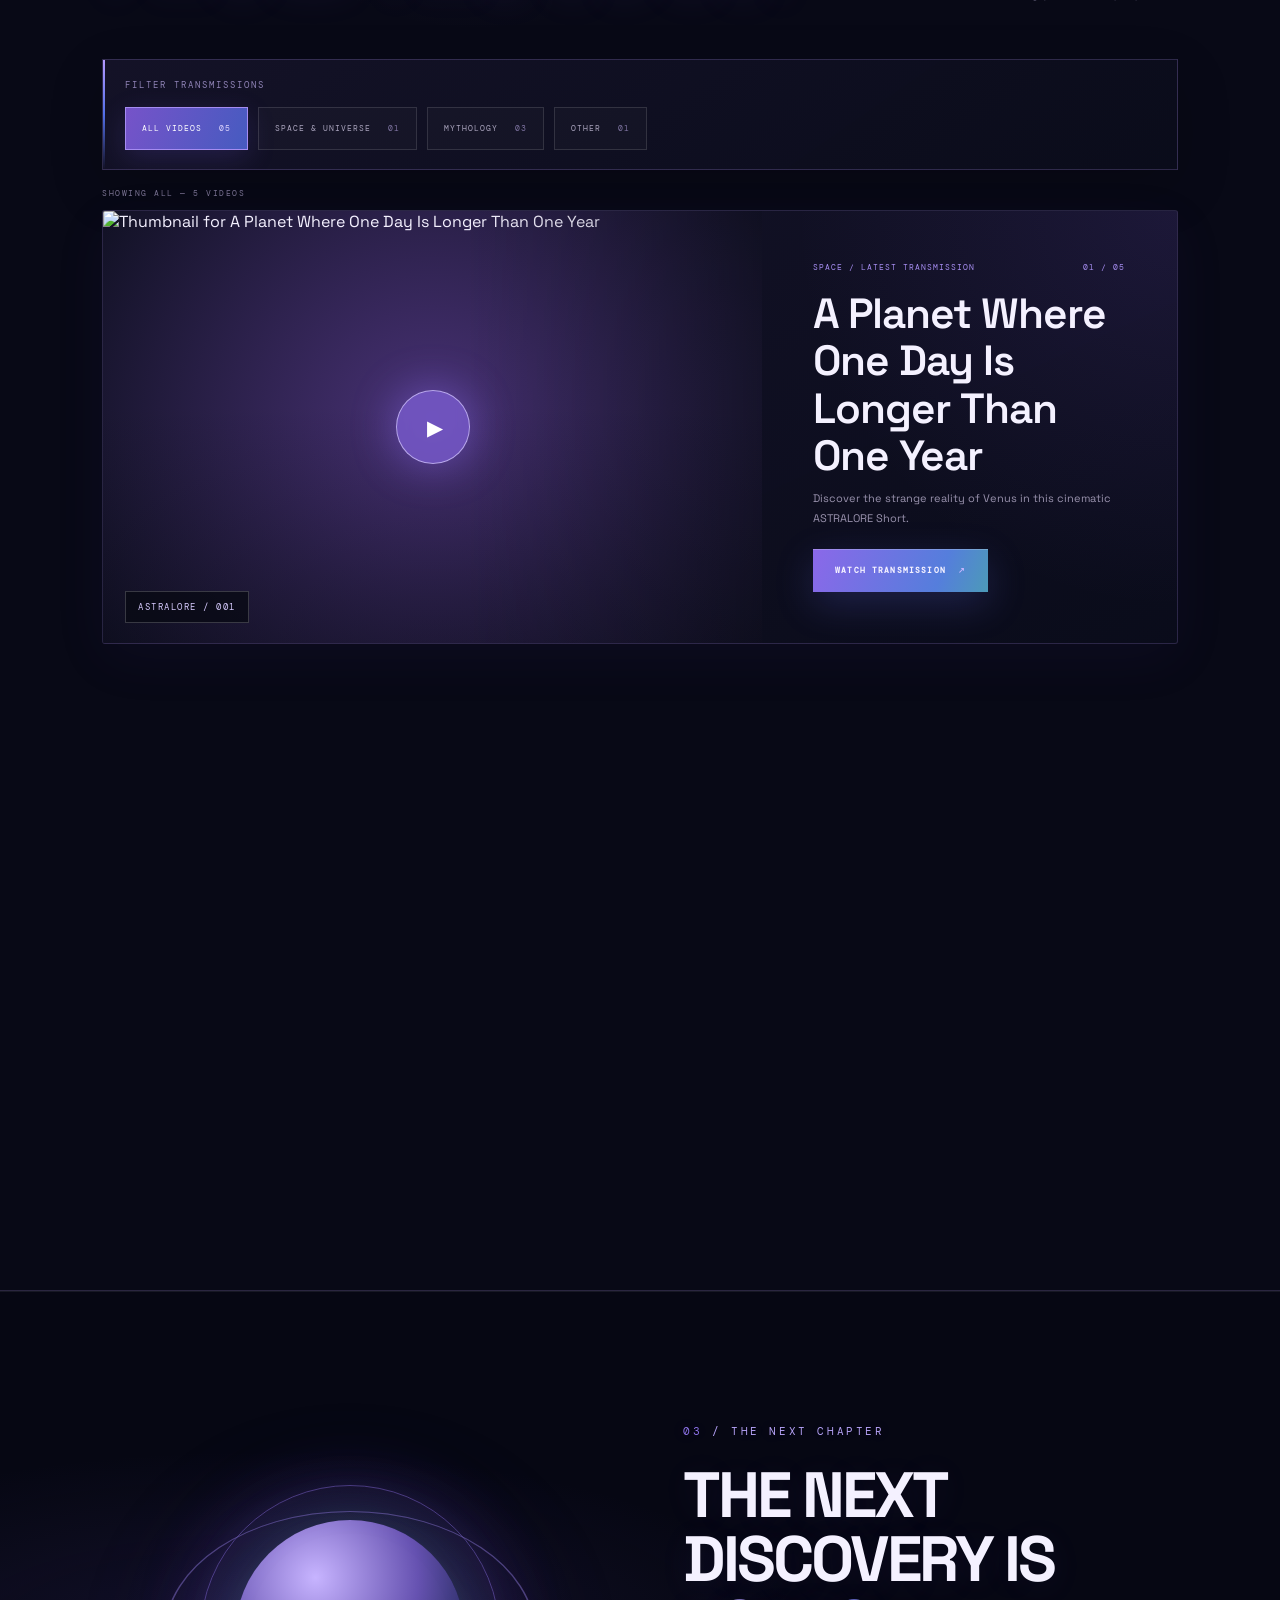
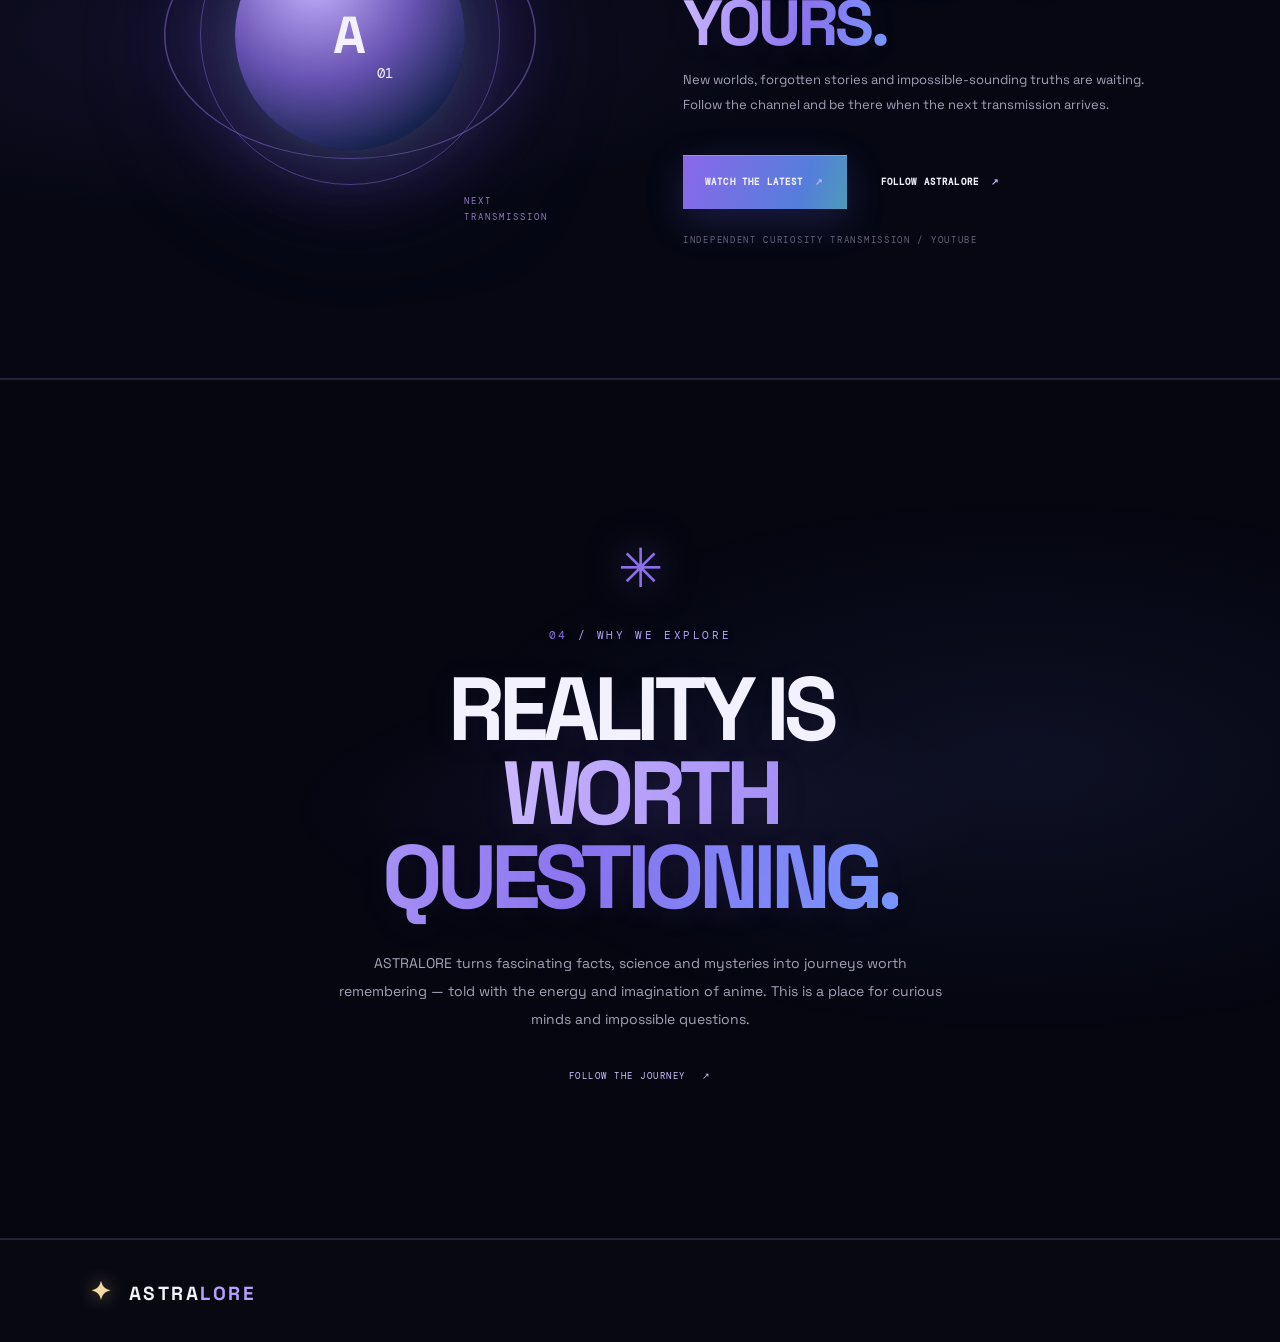
==== commit 3527d925: "Add encyclopaedia navigation to homepage" ====
--- a/index.html
+++ b/index.html
@@ -33,6 +33,7 @@
     <nav class="nav" id="nav" aria-label="Main navigation">
       <a class="nav-link active" href="#home">HOME</a>
       <a class="nav-link" href="#explore">DISCOVER</a>
+      <a class="nav-link" href="encyclopaedia.html">ENCYCLOPAEDIA</a>
       <a class="nav-link" href="#videos">TRANSMISSIONS</a>
       <a class="nav-link" href="quiz.html">QUIZ ARENA</a>
       <a class="nav-link" href="3d-lab.html">3D LAB</a>
